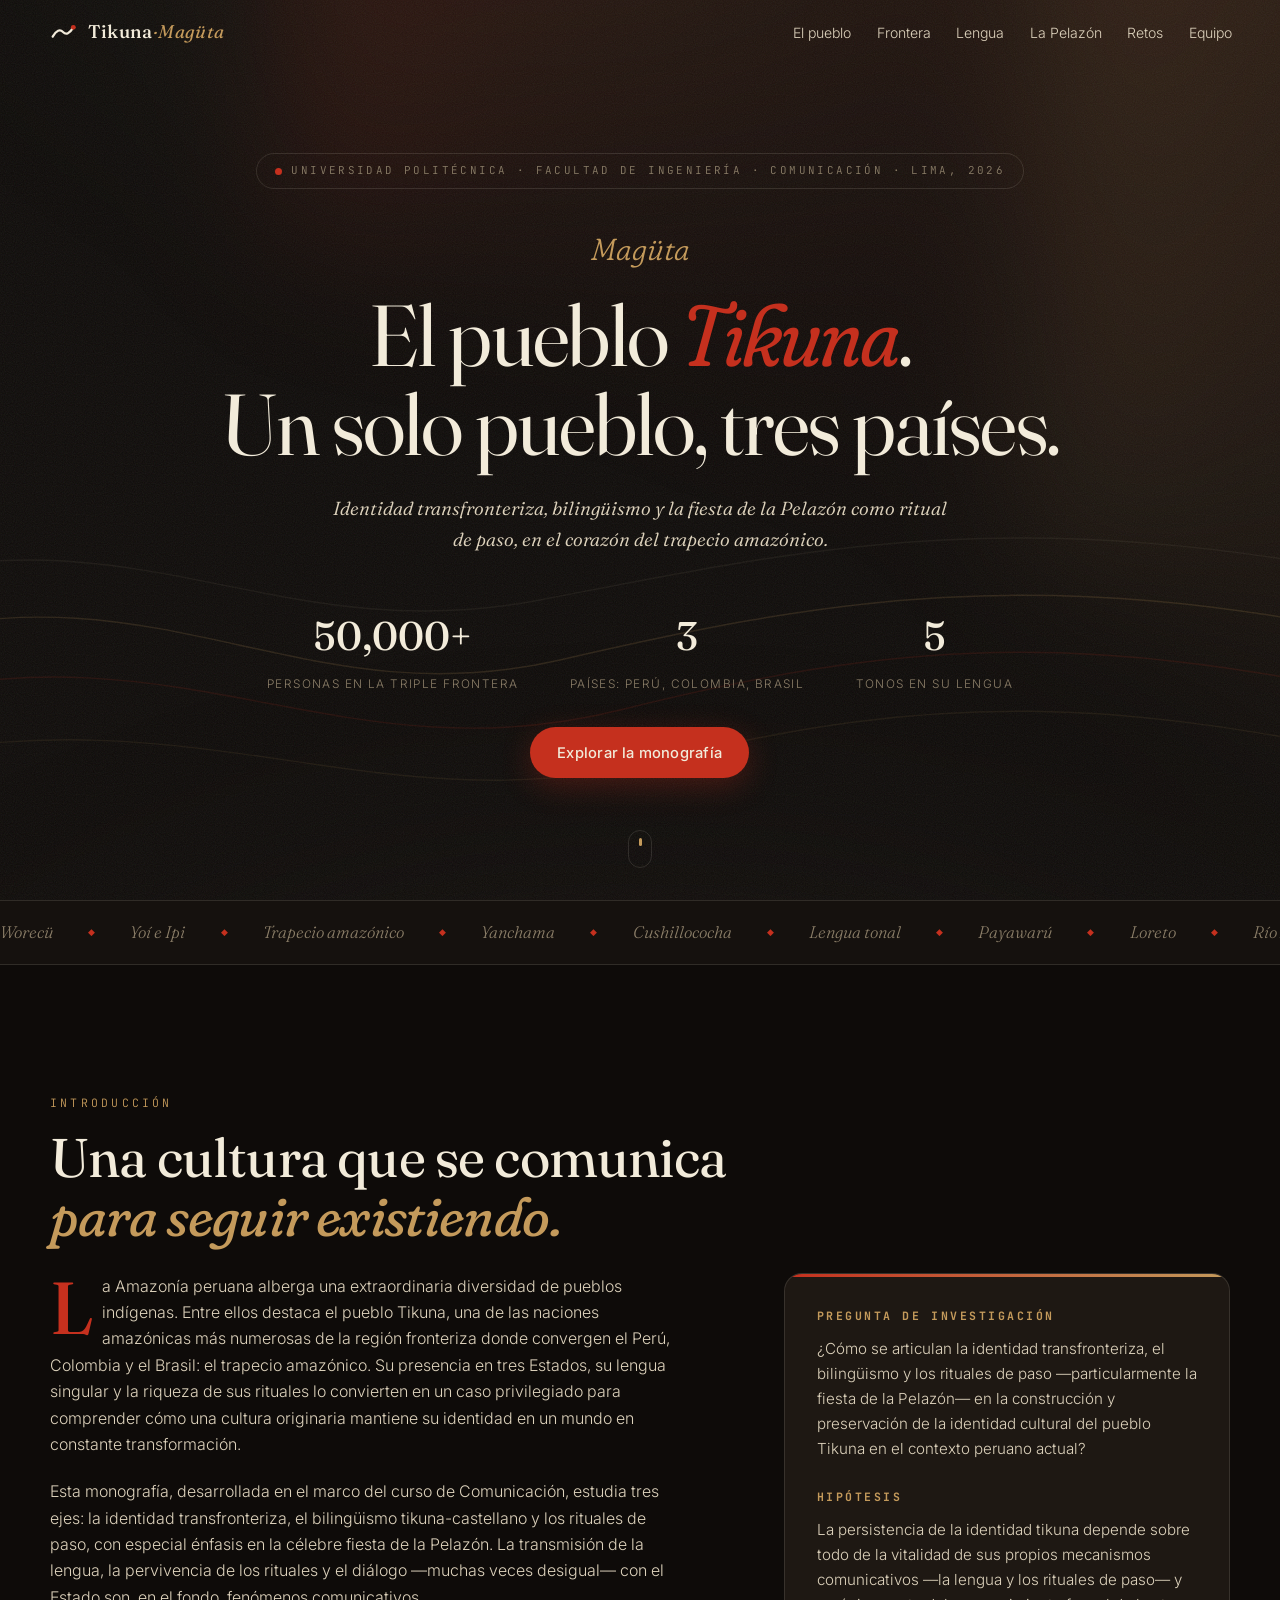
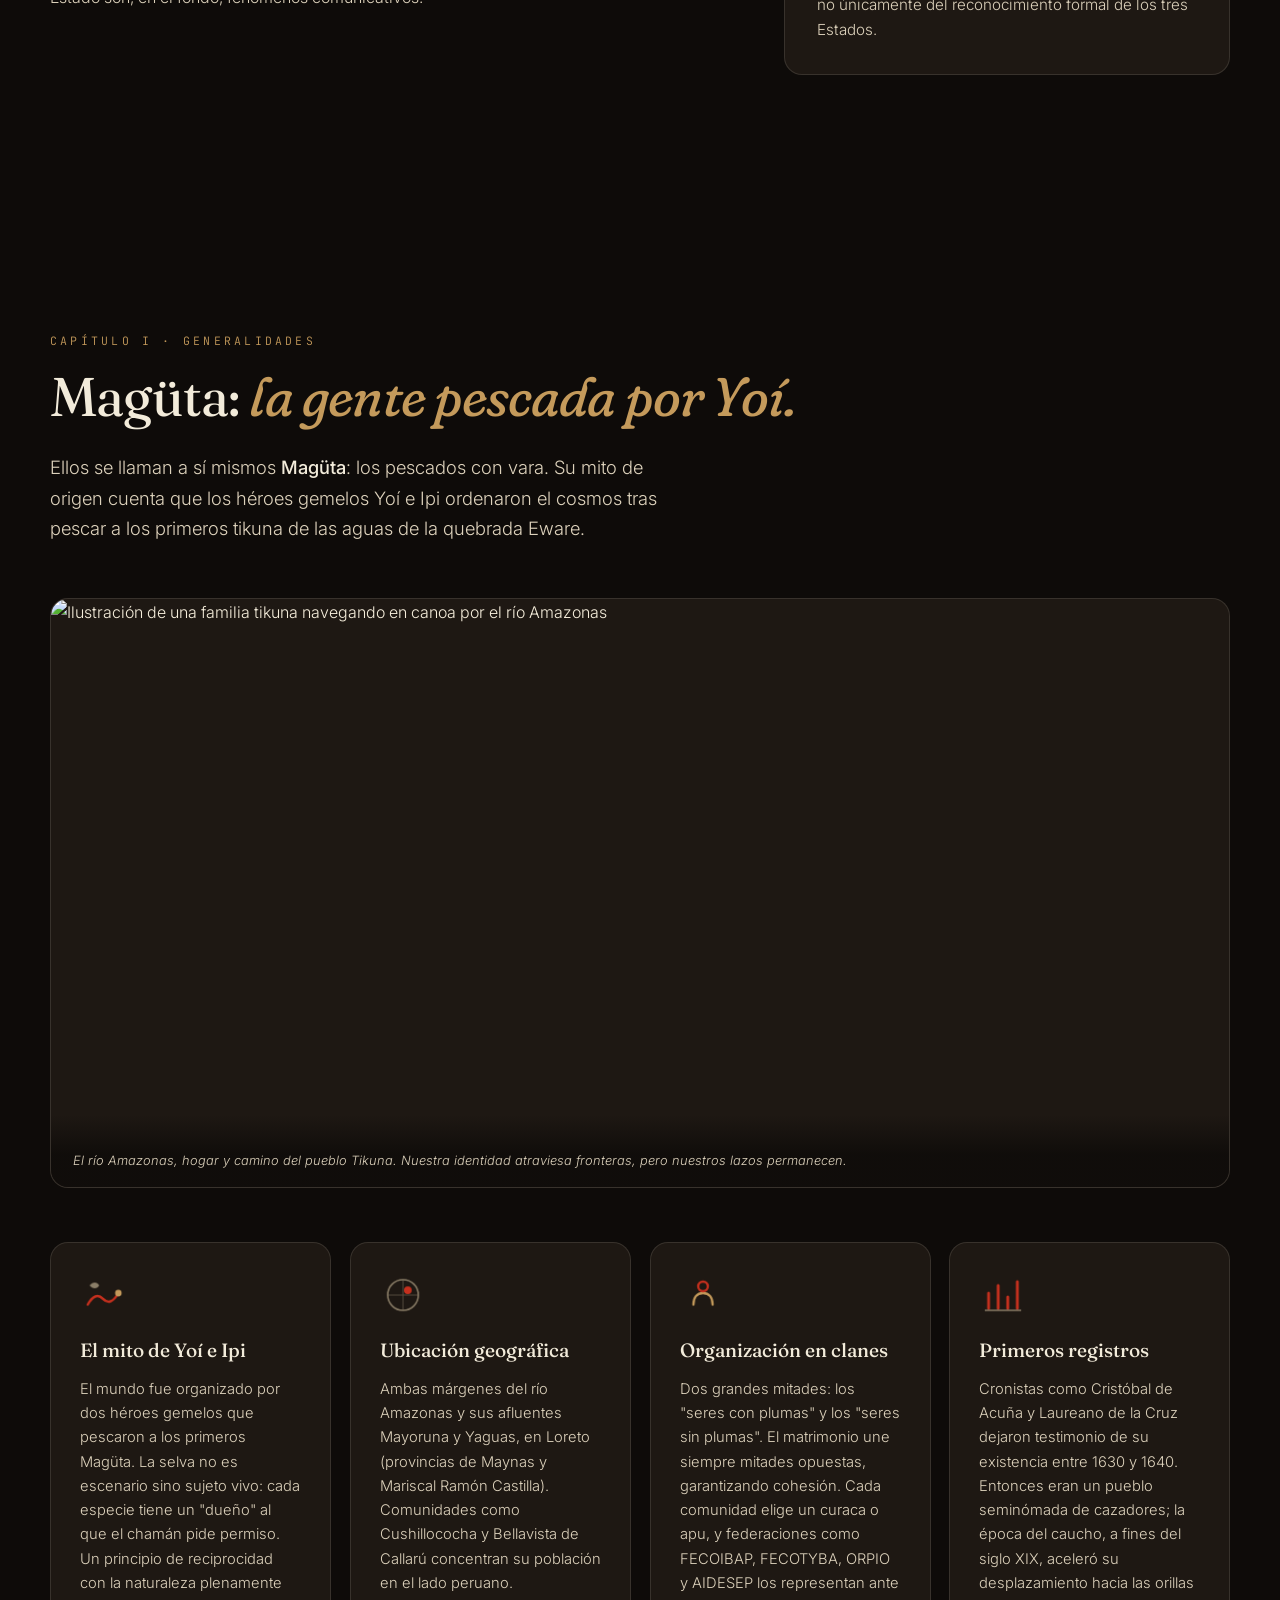
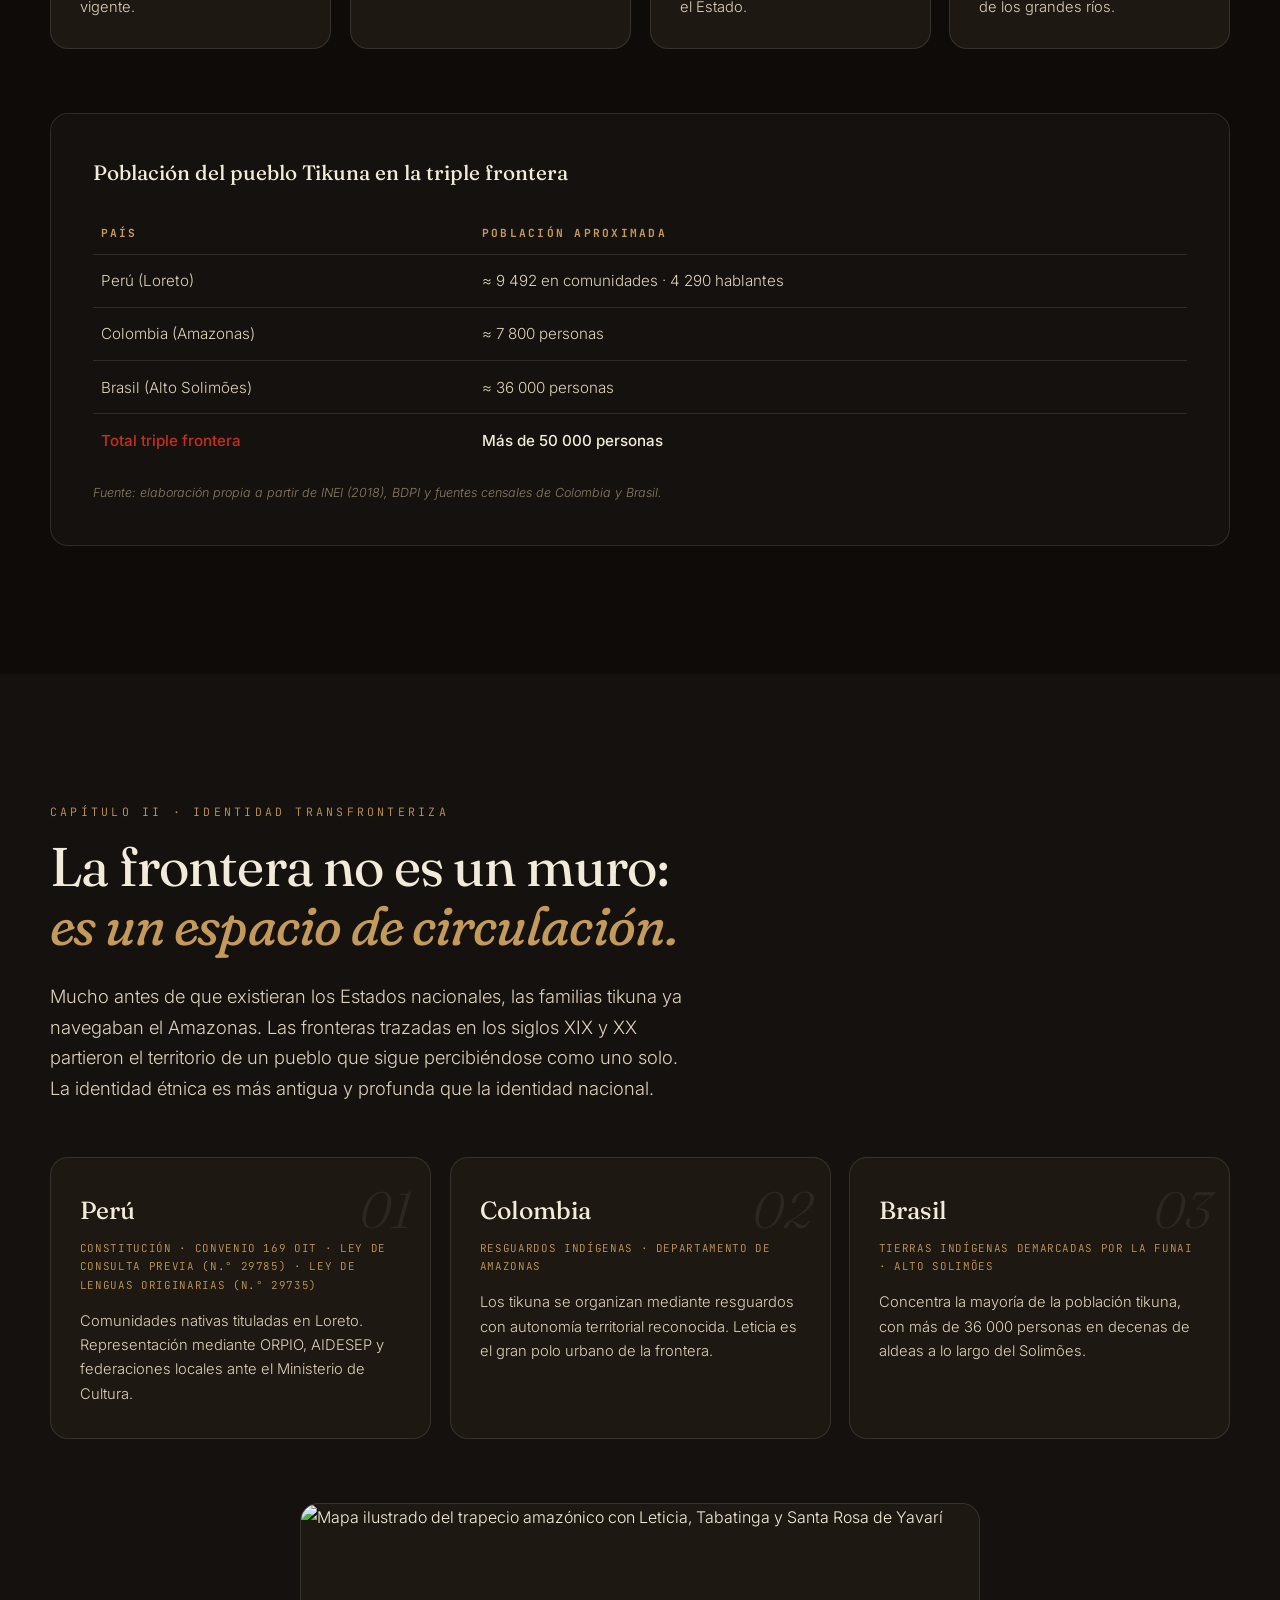
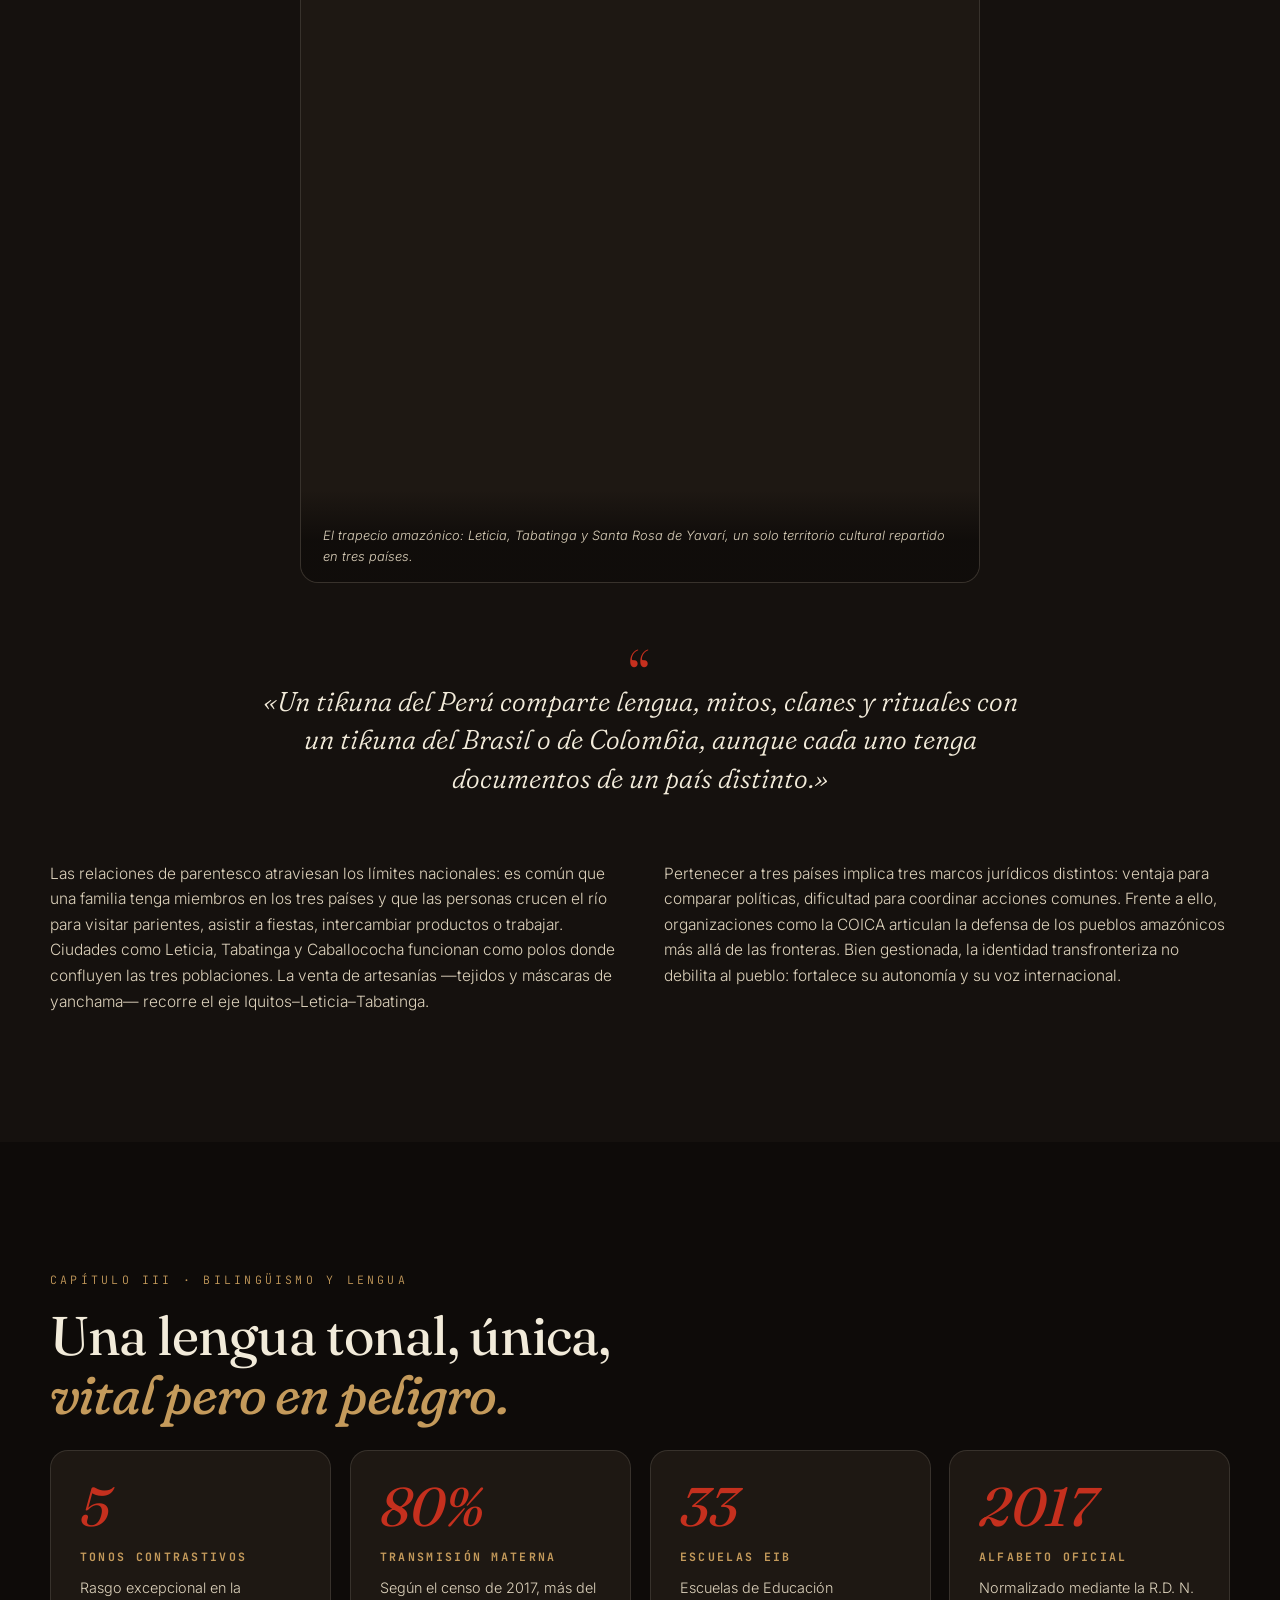
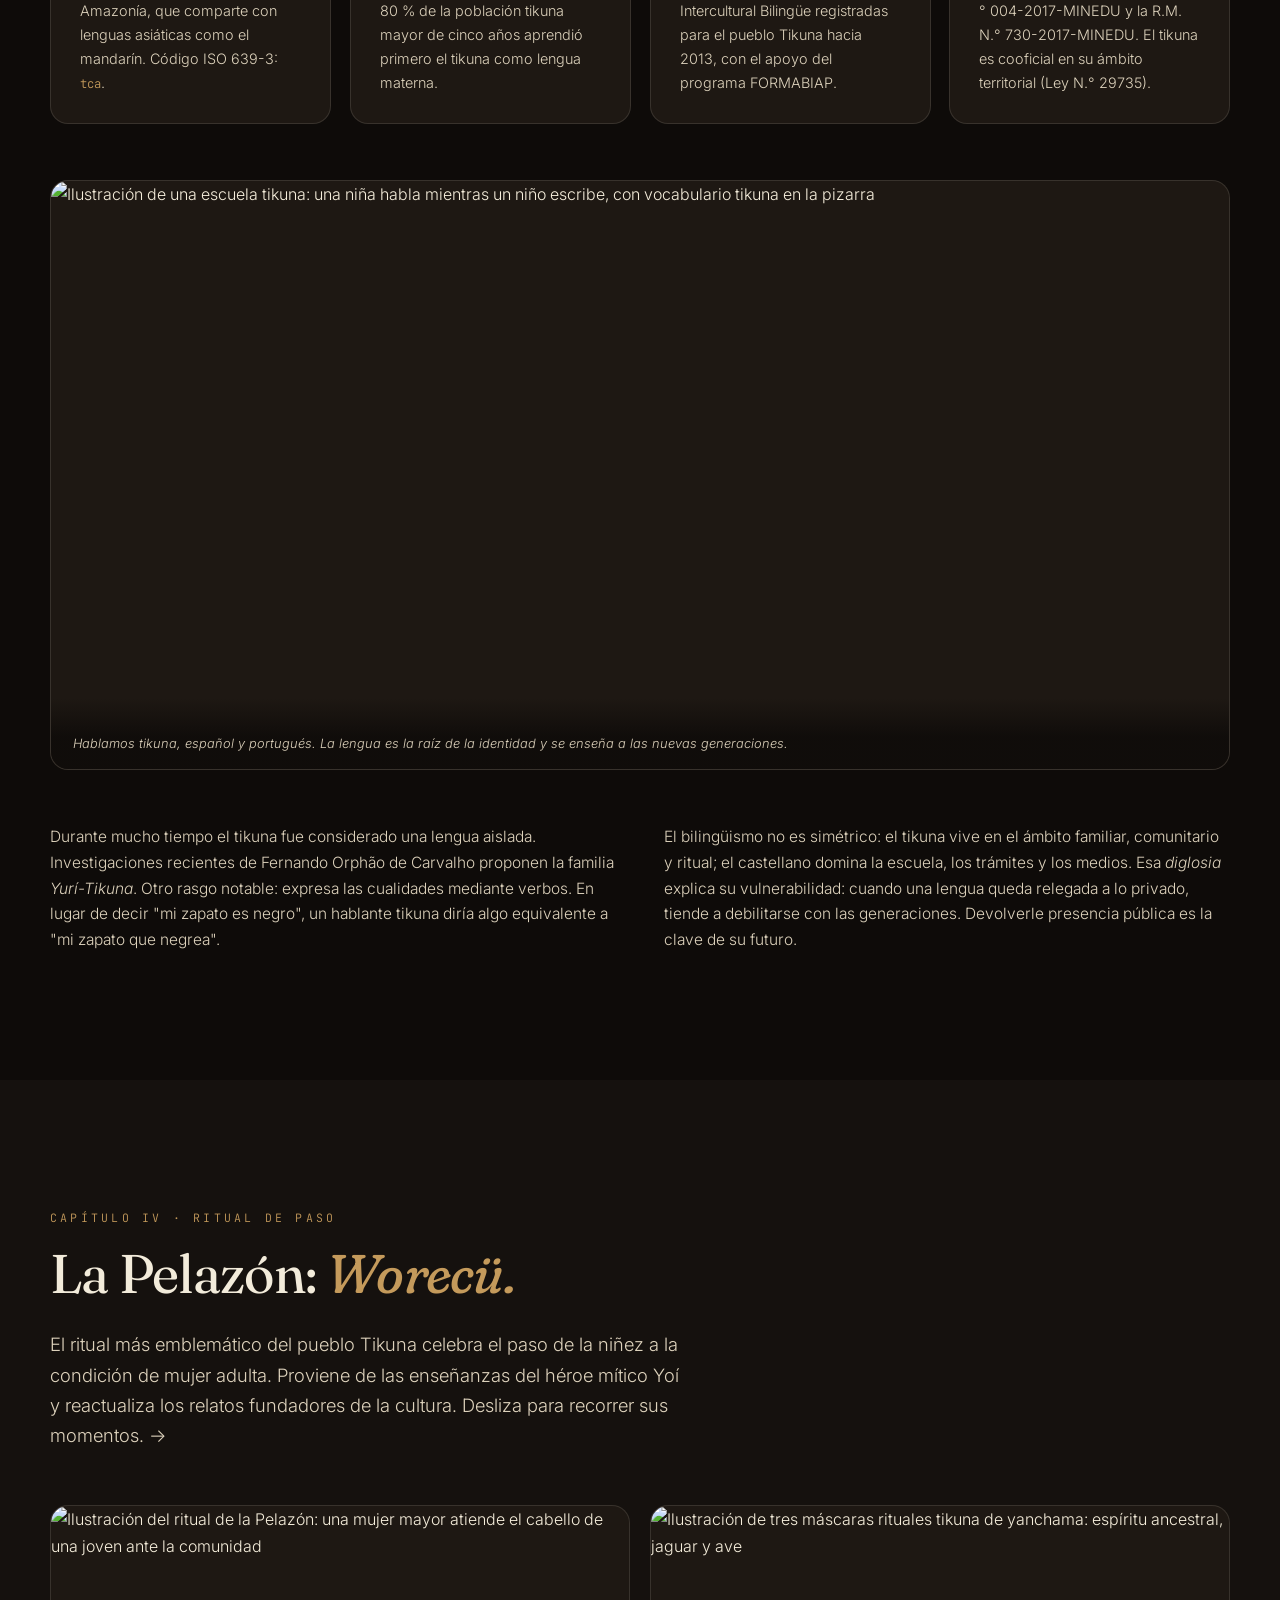
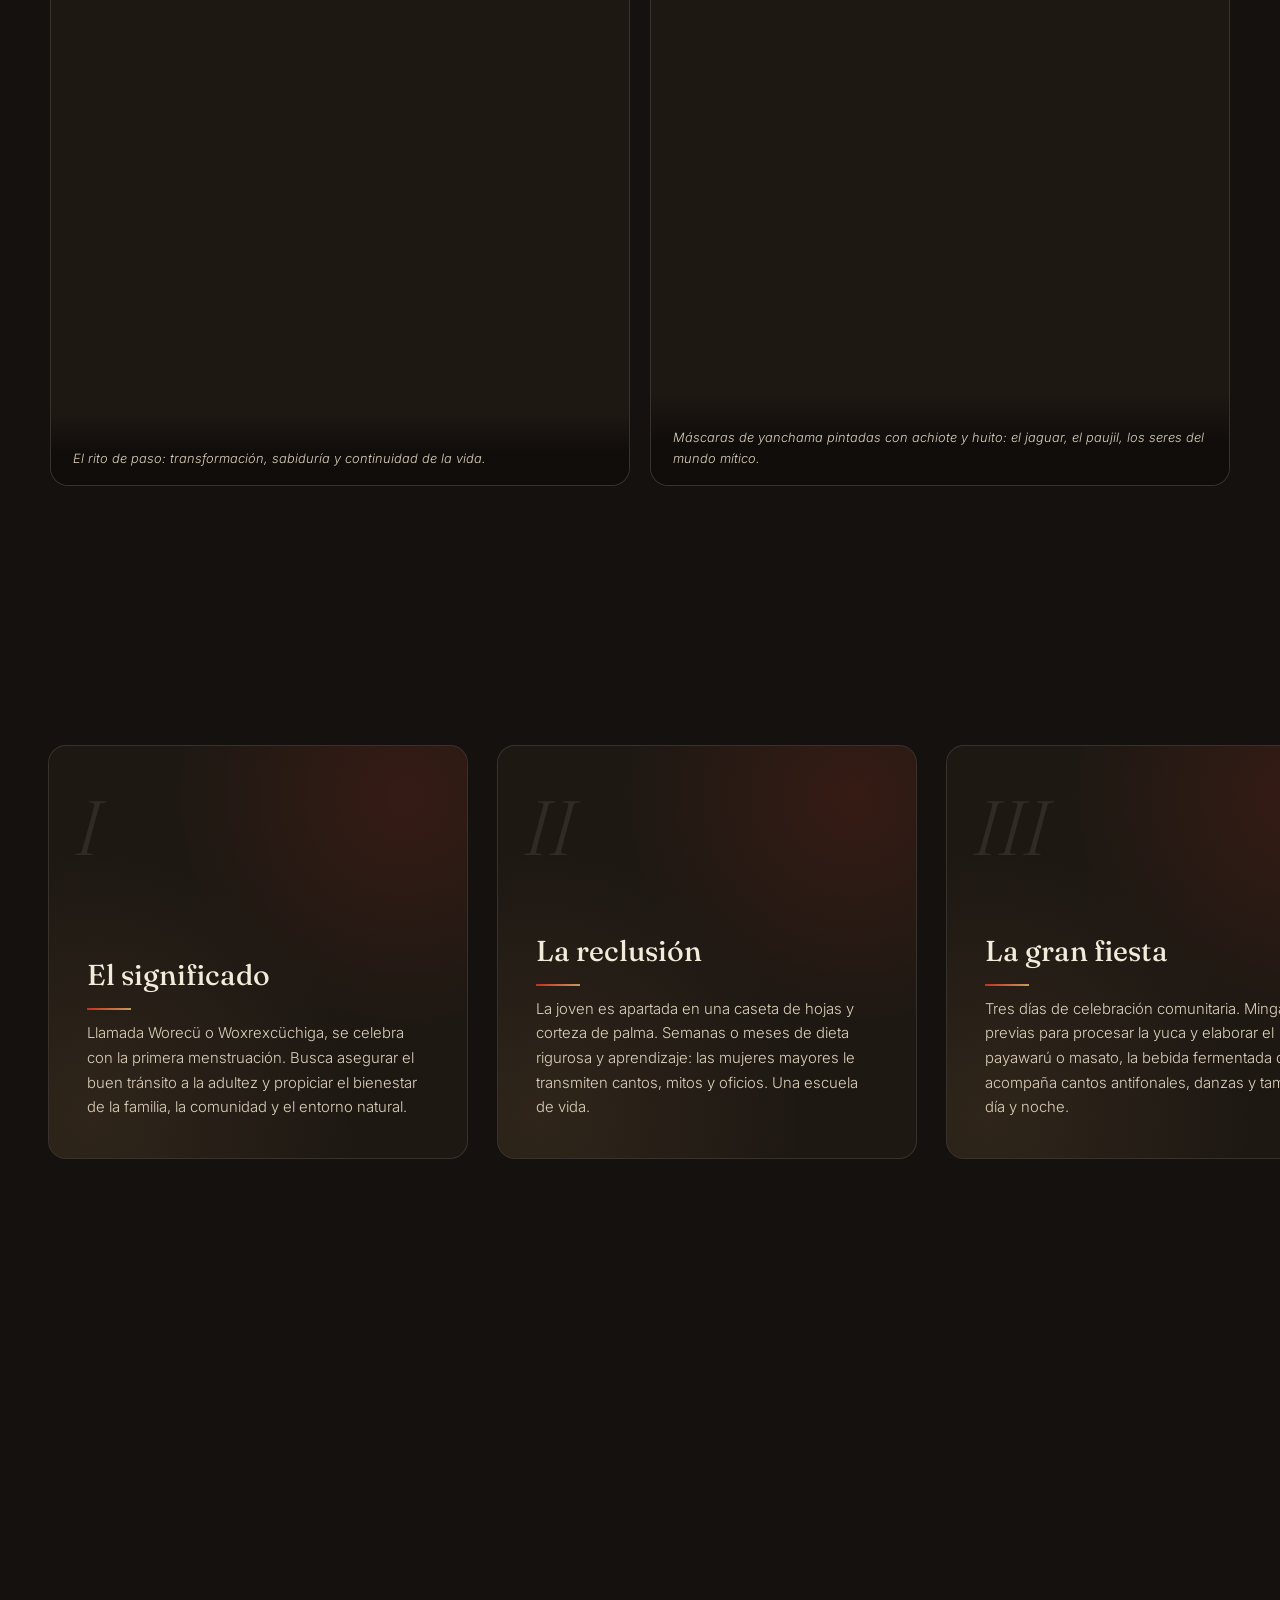
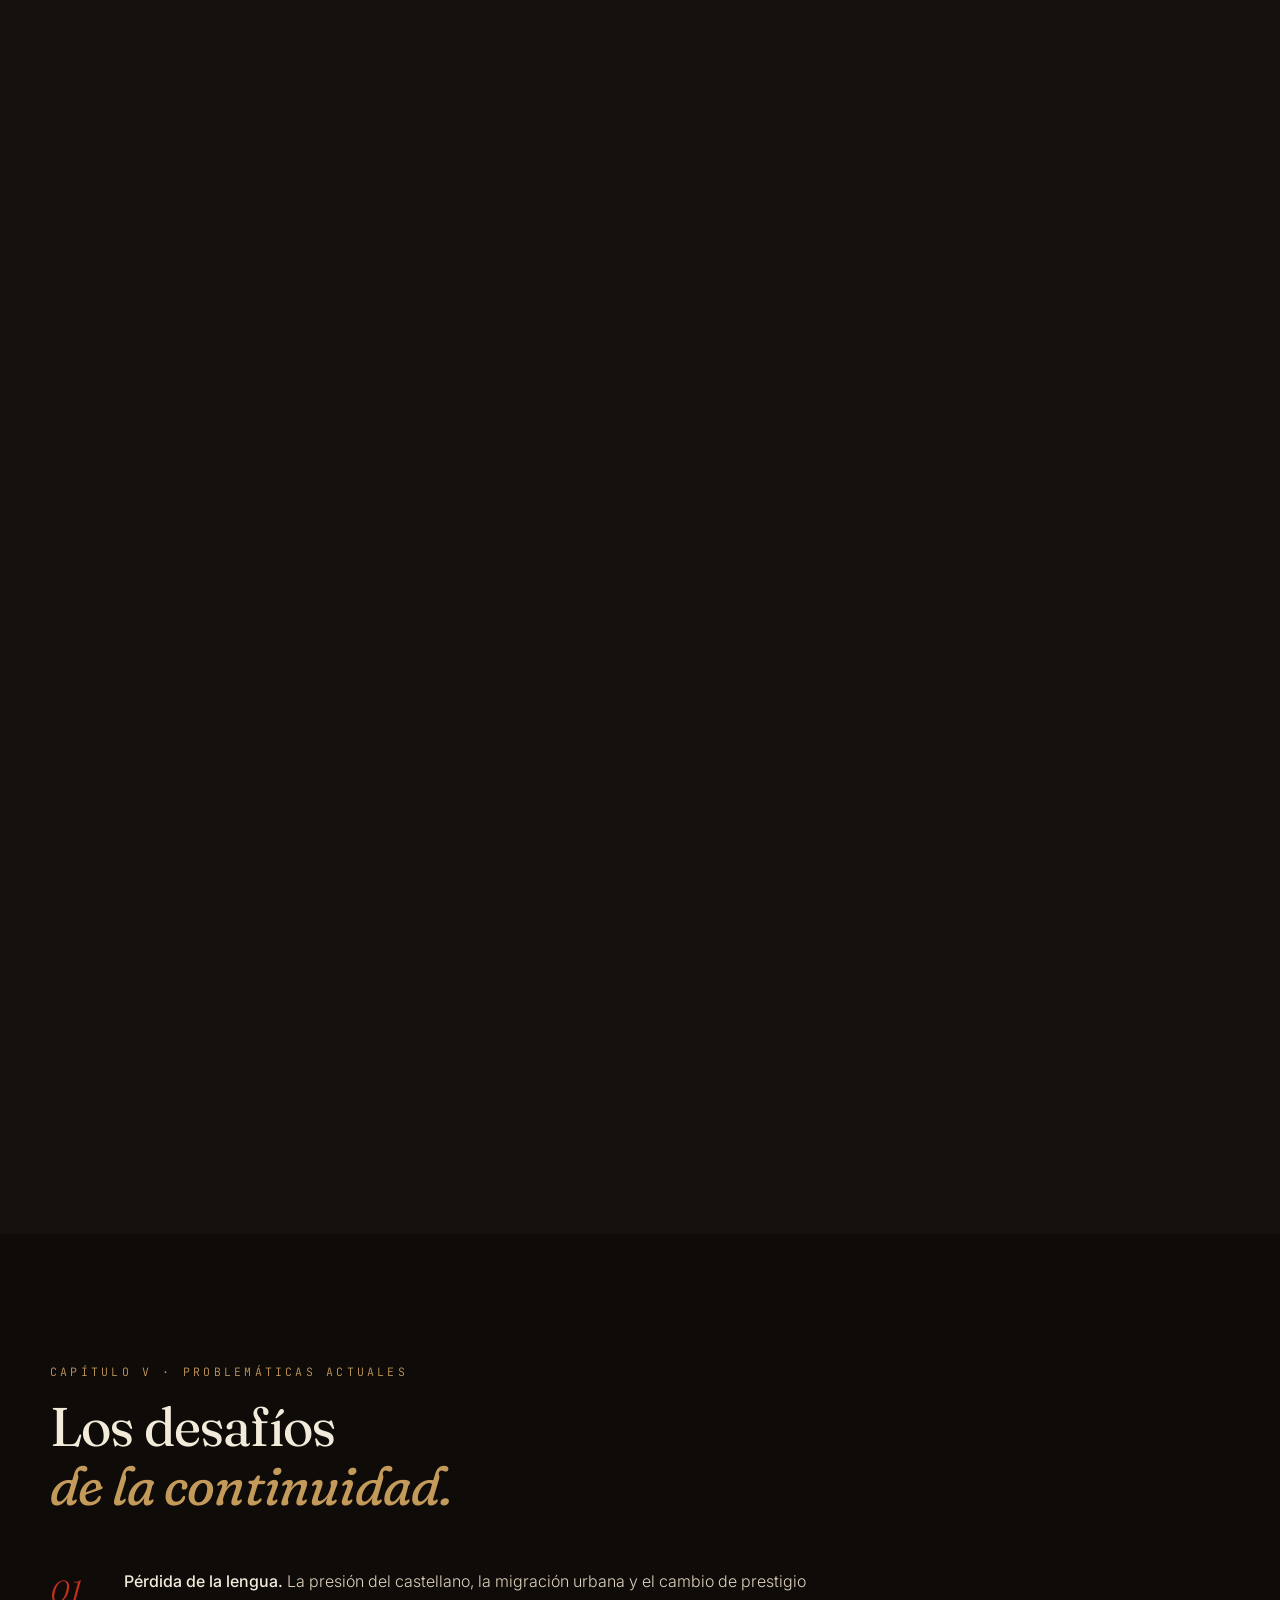
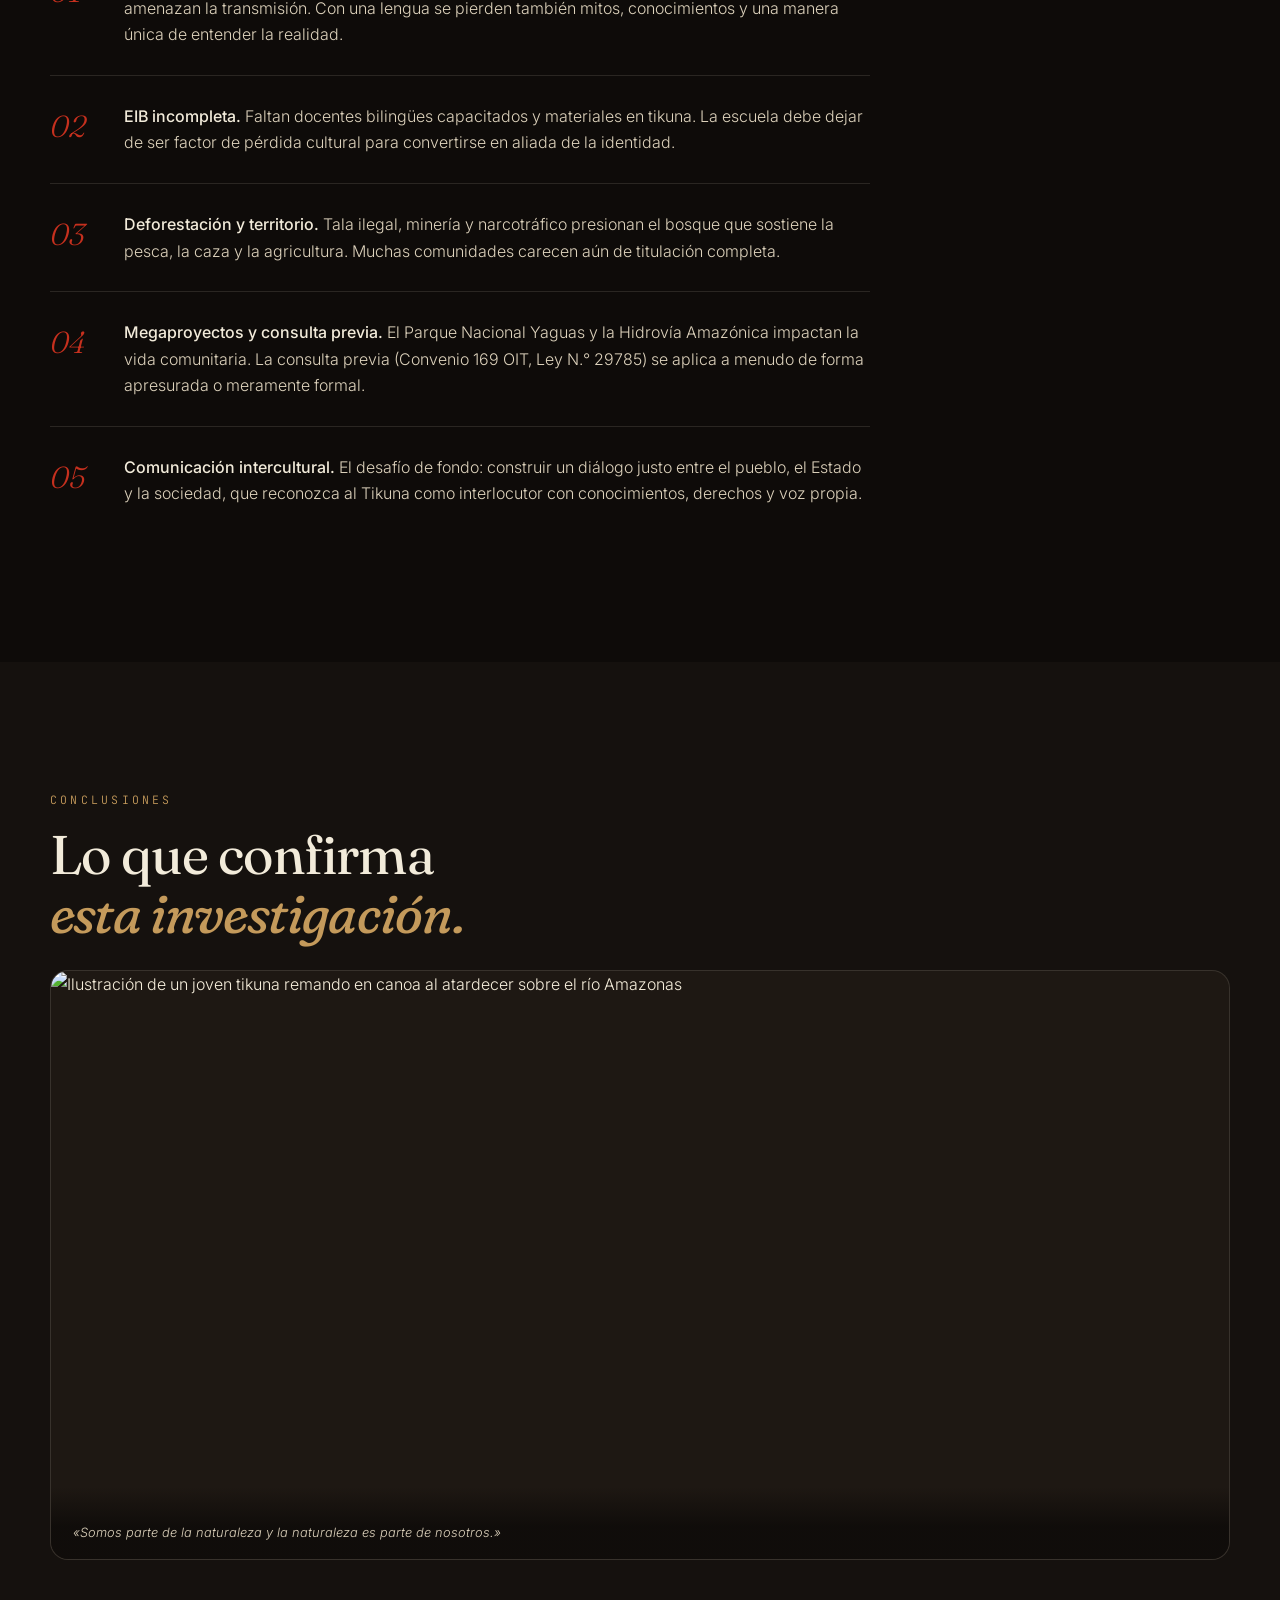
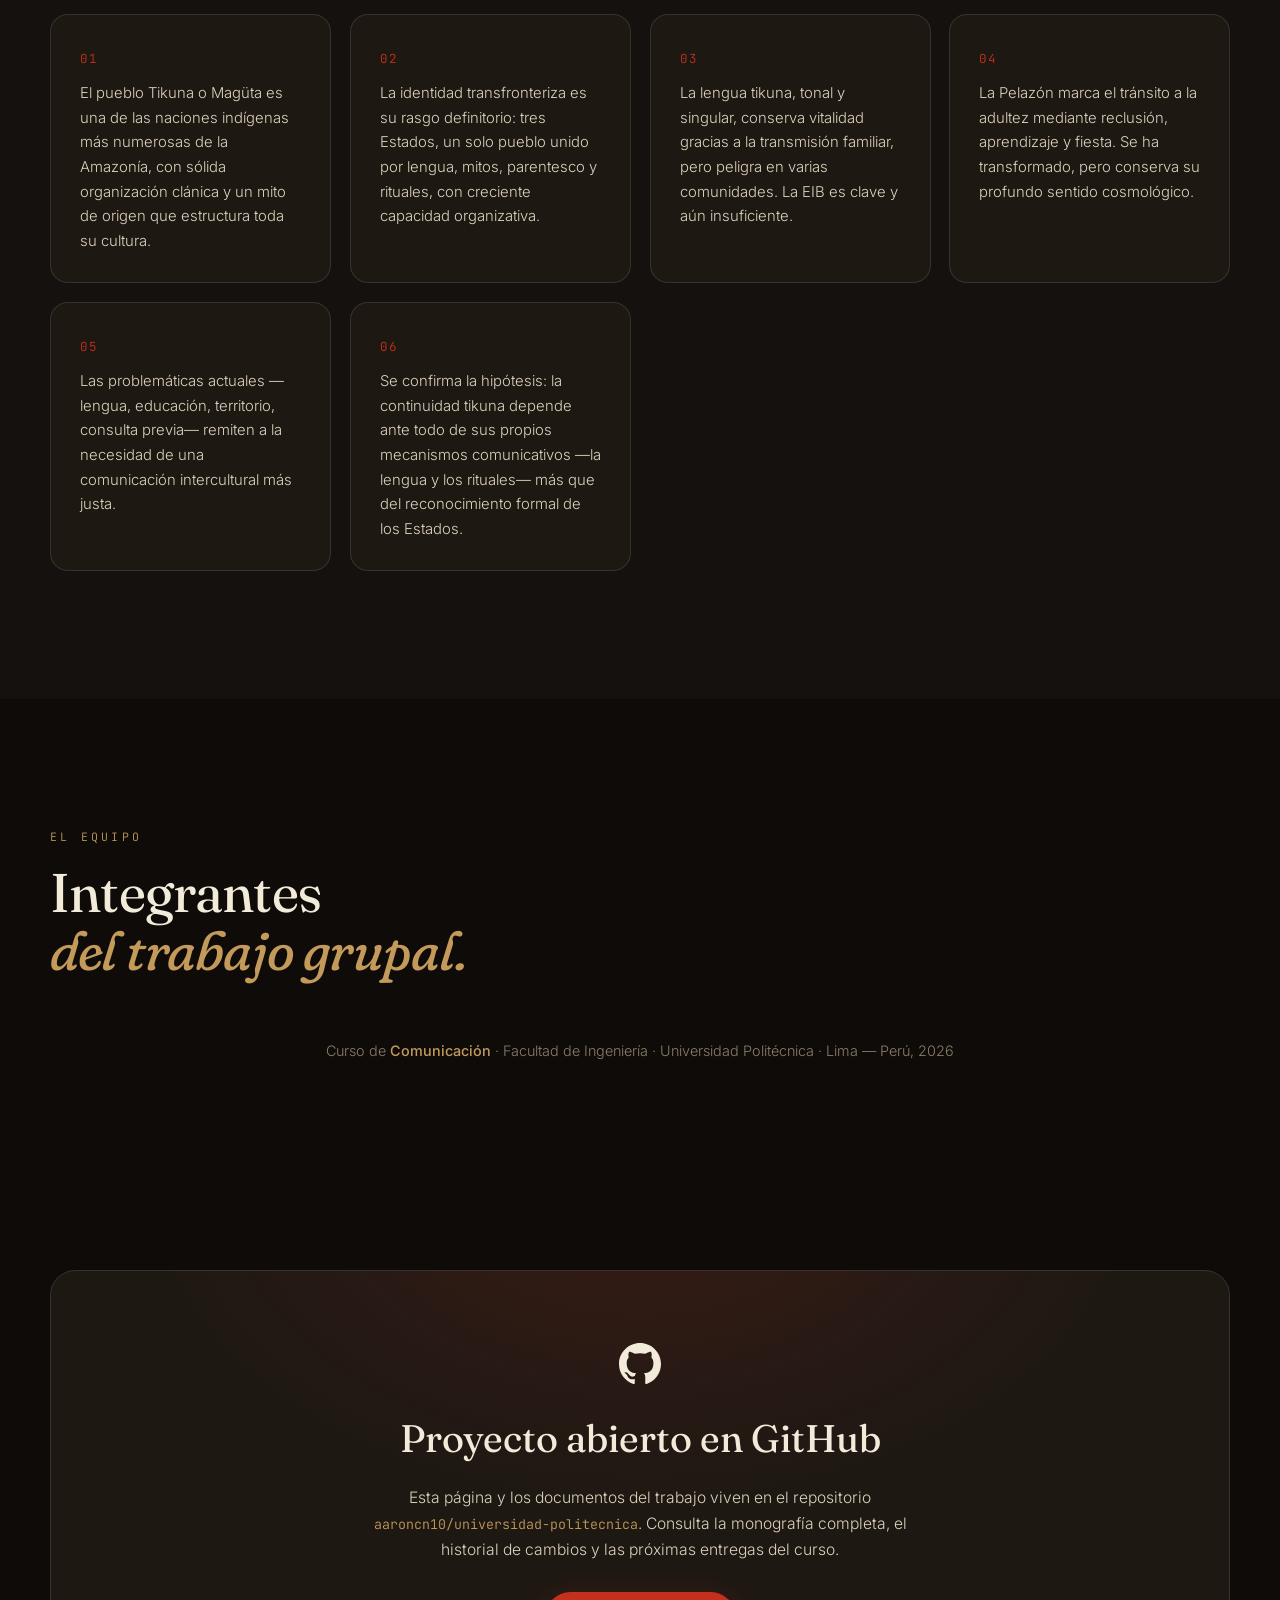
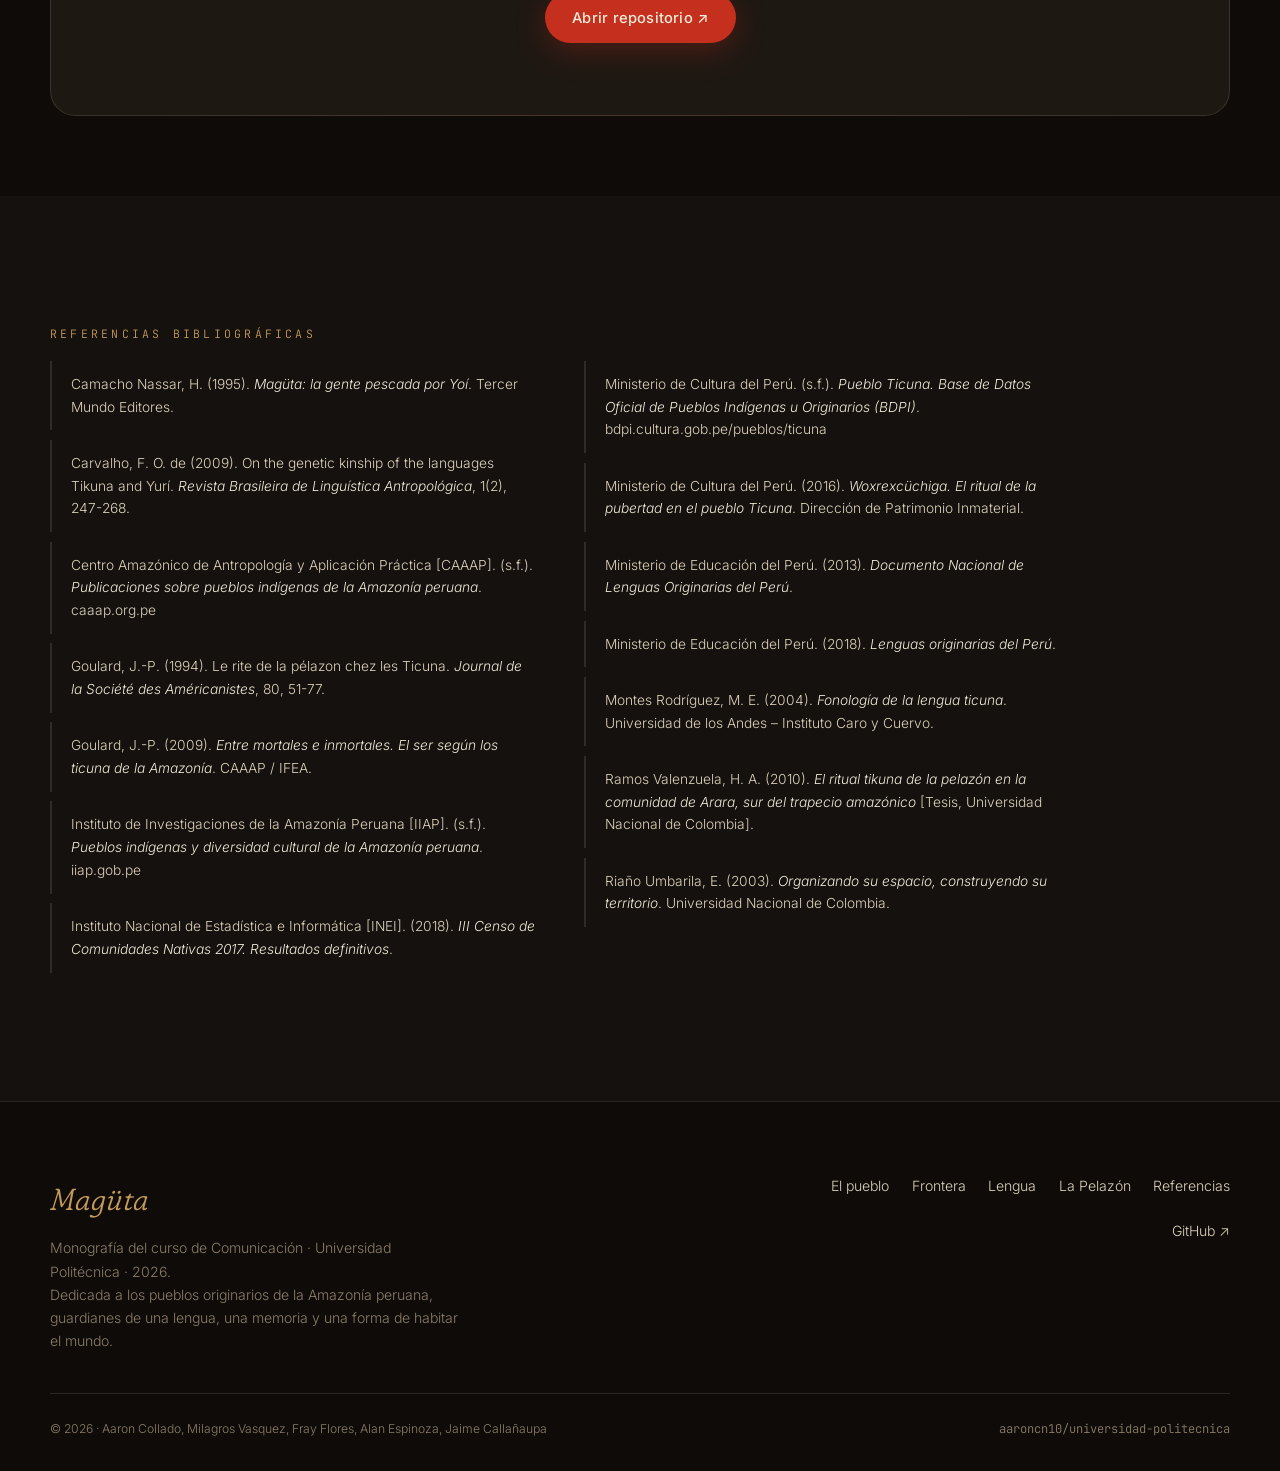
==== index.html @ bf3d6769 "Add files via upload" ====
<!DOCTYPE html>
<html lang="es">
<head>
  <meta charset="UTF-8" />
  <meta name="viewport" content="width=device-width, initial-scale=1.0" />
  <title>El Pueblo Tikuna — Identidad transfronteriza, bilingüismo y la Pelazón · Universidad Politécnica</title>
  <meta name="description" content="Monografía del curso de Comunicación: el pueblo Tikuna (Magüta), su identidad transfronteriza en el trapecio amazónico, el bilingüismo tikuna-castellano y la fiesta de la Pelazón como ritual de paso." />
  <link rel="preconnect" href="https://fonts.googleapis.com">
  <link rel="preconnect" href="https://fonts.gstatic.com" crossorigin>
  <link rel="stylesheet" href="https://fonts.googleapis.com/css2?family=Fraunces:ital,opsz,wght,SOFT@0,9..144,300..900,0..100;1,9..144,300..900,0..100&family=Inter:wght@300;400;500;600&family=JetBrains+Mono:wght@400;500&display=swap">
  <link rel="stylesheet" href="styles.css?v=20260714" />
  <link rel="icon" type="image/svg+xml" href='data:image/svg+xml,<svg xmlns="http://www.w3.org/2000/svg" viewBox="0 0 32 32"><circle cx="16" cy="16" r="14" fill="%230E0B09"/><path d="M8 20 Q 12 12 16 16 T 24 12" stroke="%23C5301E" stroke-width="2.5" fill="none" stroke-linecap="round"/><circle cx="24" cy="12" r="2.4" fill="%23C49A5B"/></svg>' />
</head>
<body>

  <!-- ======================= SPLASH ======================= -->
  <div class="splash" id="splash" aria-hidden="true">
    <div class="splash-inner">
      <span class="splash-glyph">Magüta</span>
      <span class="splash-sub">la gente pescada por Yoí</span>
      <div class="splash-bar"><span></span></div>
    </div>
  </div>

  <!-- ======================= NAV ======================= -->
  <header class="nav" id="nav">
    <a class="nav-brand" href="#top">
      <svg class="nav-mark" viewBox="0 0 32 32" aria-hidden="true"><path d="M5 21 Q 11 11 16 16 T 27 11" stroke="currentColor" stroke-width="2.4" fill="none" stroke-linecap="round"/><circle cx="27" cy="11" r="2.6" fill="var(--accent)" stroke="none"/></svg>
      <span>Tikuna<em>·Magüta</em></span>
    </a>
    <nav class="nav-links" aria-label="Secciones">
      <a href="#pueblo">El pueblo</a>
      <a href="#frontera">Frontera</a>
      <a href="#lengua">Lengua</a>
      <a href="#pelazon">La Pelazón</a>
      <a href="#retos">Retos</a>
      <a href="#equipo">Equipo</a>
    </nav>
    <button class="nav-burger" id="navBurger" aria-label="Abrir menú" aria-expanded="false"><span></span><span></span></button>
  </header>

  <main id="top">

  <!-- ======================= HERO ======================= -->
  <section class="hero">
    <div class="hero-mesh" aria-hidden="true"></div>
    <svg class="hero-river" viewBox="0 0 1440 900" preserveAspectRatio="xMidYMid slice" aria-hidden="true">
      <path class="river-line r1" d="M-40 640 C 240 560, 380 720, 640 660 S 1120 560, 1480 640" />
      <path class="river-line r2" d="M-40 700 C 260 620, 420 780, 700 710 S 1160 630, 1480 700" />
      <path class="river-line r3" d="M-40 760 C 280 690, 460 830, 740 760 S 1200 700, 1480 760" />
      <path class="river-line r4" d="M-40 580 C 220 510, 360 650, 620 600 S 1090 500, 1480 580" />
      <circle class="river-fish" cx="0" cy="0" r="5" />
    </svg>
    <div class="hero-grain" aria-hidden="true"></div>
    <div class="hero-inner">
      <div class="hero-meta reveal"><span class="dot"></span><span>Universidad Politécnica · Facultad de Ingeniería · Comunicación · Lima, 2026</span></div>
      <span class="hero-glyph reveal">Magüta</span>
      <h1 class="hero-title reveal">
        <span>El pueblo <em>Tikuna</em>.</span>
        <span>Un solo pueblo, tres países.</span>
      </h1>
      <p class="hero-sub reveal">Identidad transfronteriza, bilingüismo y la fiesta de la Pelazón como ritual de paso, en el corazón del trapecio amazónico.</p>
      <div class="hero-foot reveal">
        <div class="hero-stats">
          <div class="hstat"><strong data-count-to="50000">0</strong><span>personas en la triple frontera</span></div>
          <div class="hstat"><strong data-count-to="3">0</strong><span>países: Perú, Colombia, Brasil</span></div>
          <div class="hstat"><strong data-count-to="5">0</strong><span>tonos en su lengua</span></div>
        </div>
        <div class="hero-actions">
          <a class="btn btn-primary" href="#intro">Explorar la monografía</a>
        </div>
      </div>
    </div>
    <div class="hero-scroll" aria-hidden="true"><span></span></div>
  </section>

  <!-- ======================= MARQUEE ======================= -->
  <div class="marquee" aria-hidden="true">
    <div class="marquee-track">
      <span>Worecü</span><i>◆</i><span>Yoí e Ipi</span><i>◆</i><span>Trapecio amazónico</span><i>◆</i><span>Yanchama</span><i>◆</i><span>Cushillococha</span><i>◆</i><span>Lengua tonal</span><i>◆</i><span>Payawarú</span><i>◆</i><span>Loreto</span><i>◆</i><span>Río Amazonas</span><i>◆</i><span>Huito y achiote</span><i>◆</i>
      <span>Worecü</span><i>◆</i><span>Yoí e Ipi</span><i>◆</i><span>Trapecio amazónico</span><i>◆</i><span>Yanchama</span><i>◆</i><span>Cushillococha</span><i>◆</i><span>Lengua tonal</span><i>◆</i><span>Payawarú</span><i>◆</i><span>Loreto</span><i>◆</i><span>Río Amazonas</span><i>◆</i><span>Huito y achiote</span><i>◆</i>
    </div>
  </div>

  <!-- ======================= INTRO ======================= -->
  <section class="section intro" id="intro">
    <div class="container">
      <p class="kicker reveal">Introducción</p>
      <h2 class="section-title reveal">Una cultura que se comunica<br><em>para seguir existiendo.</em></h2>
      <div class="intro-grid">
        <div class="intro-text reveal">
          <p><span class="dropcap">L</span>a Amazonía peruana alberga una extraordinaria diversidad de pueblos indígenas. Entre ellos destaca el pueblo Tikuna, una de las naciones amazónicas más numerosas de la región fronteriza donde convergen el Perú, Colombia y el Brasil: el trapecio amazónico. Su presencia en tres Estados, su lengua singular y la riqueza de sus rituales lo convierten en un caso privilegiado para comprender cómo una cultura originaria mantiene su identidad en un mundo en constante transformación.</p>
          <p>Esta monografía, desarrollada en el marco del curso de Comunicación, estudia tres ejes: la identidad transfronteriza, el bilingüismo tikuna-castellano y los rituales de paso, con especial énfasis en la célebre fiesta de la Pelazón. La transmisión de la lengua, la pervivencia de los rituales y el diálogo —muchas veces desigual— con el Estado son, en el fondo, fenómenos comunicativos.</p>
        </div>
        <aside class="intro-panel reveal" data-tilt>
          <h3>Pregunta de investigación</h3>
          <p>¿Cómo se articulan la identidad transfronteriza, el bilingüismo y los rituales de paso —particularmente la fiesta de la Pelazón— en la construcción y preservación de la identidad cultural del pueblo Tikuna en el contexto peruano actual?</p>
          <h3>Hipótesis</h3>
          <p>La persistencia de la identidad tikuna depende sobre todo de la vitalidad de sus propios mecanismos comunicativos —la lengua y los rituales de paso— y no únicamente del reconocimiento formal de los tres Estados.</p>
        </aside>
      </div>
    </div>
  </section>

  <!-- ======================= CAP I: EL PUEBLO ======================= -->
  <section class="section pueblo" id="pueblo">
    <div class="container">
      <p class="kicker reveal">Capítulo I · Generalidades</p>
      <h2 class="section-title reveal">Magüta: <em>la gente pescada por Yoí.</em></h2>
      <p class="section-lead reveal">Ellos se llaman a sí mismos <strong>Magüta</strong>: los pescados con vara. Su mito de origen cuenta que los héroes gemelos Yoí e Ipi ordenaron el cosmos tras pescar a los primeros tikuna de las aguas de la quebrada Eware.</p>

      <figure class="foto foto-wide reveal">
        <img src="assets/img/pueblo-tikuna.webp" alt="Ilustración de una familia tikuna navegando en canoa por el río Amazonas" loading="lazy" style="object-position: center 72%;" />
        <figcaption>El río Amazonas, hogar y camino del pueblo Tikuna. Nuestra identidad atraviesa fronteras, pero nuestros lazos permanecen.</figcaption>
      </figure>

      <div class="cards-grid">
        <article class="card reveal" data-tilt>
          <svg class="card-icon" viewBox="0 0 48 48" aria-hidden="true"><path d="M8 34 Q 16 20 24 28 T 40 22" stroke="var(--accent)" stroke-width="2.5" fill="none" stroke-linecap="round"/><circle cx="40" cy="22" r="3.4" fill="var(--gold)"/><path d="M10 14 c 3 -4 8 -4 10 0 c -2 4 -7 4 -10 0 Z" fill="var(--cream-3)"/></svg>
          <h3>El mito de Yoí e Ipi</h3>
          <p>El mundo fue organizado por dos héroes gemelos que pescaron a los primeros Magüta. La selva no es escenario sino sujeto vivo: cada especie tiene un "dueño" al que el chamán pide permiso. Un principio de reciprocidad con la naturaleza plenamente vigente.</p>
        </article>
        <article class="card reveal" data-tilt>
          <svg class="card-icon" viewBox="0 0 48 48" aria-hidden="true"><circle cx="24" cy="24" r="16" stroke="var(--cream-3)" stroke-width="1.6" fill="none"/><path d="M24 8 v32 M8 24 h32" stroke="var(--cream-3)" stroke-width="1" opacity=".5"/><circle cx="29" cy="19" r="4" fill="var(--accent)"/></svg>
          <h3>Ubicación geográfica</h3>
          <p>Ambas márgenes del río Amazonas y sus afluentes Mayoruna y Yaguas, en Loreto (provincias de Maynas y Mariscal Ramón Castilla). Comunidades como Cushillococha y Bellavista de Callarú concentran su población en el lado peruano.</p>
        </article>
        <article class="card reveal" data-tilt>
          <svg class="card-icon" viewBox="0 0 48 48" aria-hidden="true"><path d="M14 34 c 0 -8 4 -12 10 -12 s 10 4 10 12" stroke="var(--gold)" stroke-width="2.4" fill="none" stroke-linecap="round"/><circle cx="24" cy="15" r="5" fill="none" stroke="var(--accent)" stroke-width="2.4"/></svg>
          <h3>Organización en clanes</h3>
          <p>Dos grandes mitades: los "seres con plumas" y los "seres sin plumas". El matrimonio une siempre mitades opuestas, garantizando cohesión. Cada comunidad elige un curaca o apu, y federaciones como FECOIBAP, FECOTYBA, ORPIO y AIDESEP los representan ante el Estado.</p>
        </article>
        <article class="card reveal" data-tilt>
          <svg class="card-icon" viewBox="0 0 48 48" aria-hidden="true"><path d="M10 38 V22 M20 38 V14 M30 38 V26 M40 38 V10" stroke="var(--accent)" stroke-width="3" stroke-linecap="round"/><path d="M6 40 h38" stroke="var(--cream-3)" stroke-width="1.6"/></svg>
          <h3>Primeros registros</h3>
          <p>Cronistas como Cristóbal de Acuña y Laureano de la Cruz dejaron testimonio de su existencia entre 1630 y 1640. Entonces eran un pueblo seminómada de cazadores; la época del caucho, a fines del siglo XIX, aceleró su desplazamiento hacia las orillas de los grandes ríos.</p>
        </article>
      </div>

      <div class="pop-table reveal">
        <h3>Población del pueblo Tikuna en la triple frontera</h3>
        <table>
          <thead><tr><th>País</th><th>Población aproximada</th></tr></thead>
          <tbody>
            <tr><td>Perú (Loreto)</td><td>≈ 9 492 en comunidades · 4 290 hablantes</td></tr>
            <tr><td>Colombia (Amazonas)</td><td>≈ 7 800 personas</td></tr>
            <tr><td>Brasil (Alto Solimões)</td><td>≈ 36 000 personas</td></tr>
            <tr class="total"><td>Total triple frontera</td><td>Más de 50 000 personas</td></tr>
          </tbody>
        </table>
        <p class="table-note">Fuente: elaboración propia a partir de INEI (2018), BDPI y fuentes censales de Colombia y Brasil.</p>
      </div>
    </div>
  </section>

  <!-- ======================= CAP II: FRONTERA ======================= -->
  <section class="section frontera" id="frontera">
    <div class="container">
      <p class="kicker reveal">Capítulo II · Identidad transfronteriza</p>
      <h2 class="section-title reveal">La frontera no es un muro:<br><em>es un espacio de circulación.</em></h2>
      <p class="section-lead reveal">Mucho antes de que existieran los Estados nacionales, las familias tikuna ya navegaban el Amazonas. Las fronteras trazadas en los siglos XIX y XX partieron el territorio de un pueblo que sigue percibiéndose como uno solo. La identidad étnica es más antigua y profunda que la identidad nacional.</p>

      <div class="paises">
        <article class="pais reveal" data-tilt>
          <span class="pais-num">01</span>
          <h3>Perú</h3>
          <p class="pais-marco">Constitución · Convenio 169 OIT · Ley de Consulta Previa (N.° 29785) · Ley de Lenguas Originarias (N.° 29735)</p>
          <p>Comunidades nativas tituladas en Loreto. Representación mediante ORPIO, AIDESEP y federaciones locales ante el Ministerio de Cultura.</p>
        </article>
        <article class="pais reveal" data-tilt>
          <span class="pais-num">02</span>
          <h3>Colombia</h3>
          <p class="pais-marco">Resguardos indígenas · departamento de Amazonas</p>
          <p>Los tikuna se organizan mediante resguardos con autonomía territorial reconocida. Leticia es el gran polo urbano de la frontera.</p>
        </article>
        <article class="pais reveal" data-tilt>
          <span class="pais-num">03</span>
          <h3>Brasil</h3>
          <p class="pais-marco">Tierras indígenas demarcadas por la FUNAI · Alto Solimões</p>
          <p>Concentra la mayoría de la población tikuna, con más de 36 000 personas en decenas de aldeas a lo largo del Solimões.</p>
        </article>
      </div>

      <figure class="foto foto-map reveal">
        <img src="assets/img/identidad-transfronteriza.webp" alt="Mapa ilustrado del trapecio amazónico con Leticia, Tabatinga y Santa Rosa de Yavarí" loading="lazy" />
        <figcaption>El trapecio amazónico: Leticia, Tabatinga y Santa Rosa de Yavarí, un solo territorio cultural repartido en tres países.</figcaption>
      </figure>

      <blockquote class="pull-quote reveal">
        <p>«Un tikuna del Perú comparte lengua, mitos, clanes y rituales con un tikuna del Brasil o de Colombia, aunque cada uno tenga documentos de un país distinto.»</p>
      </blockquote>

      <div class="two-col reveal">
        <p>Las relaciones de parentesco atraviesan los límites nacionales: es común que una familia tenga miembros en los tres países y que las personas crucen el río para visitar parientes, asistir a fiestas, intercambiar productos o trabajar. Ciudades como Leticia, Tabatinga y Caballococha funcionan como polos donde confluyen las tres poblaciones. La venta de artesanías —tejidos y máscaras de yanchama— recorre el eje Iquitos–Leticia–Tabatinga.</p>
        <p>Pertenecer a tres países implica tres marcos jurídicos distintos: ventaja para comparar políticas, dificultad para coordinar acciones comunes. Frente a ello, organizaciones como la COICA articulan la defensa de los pueblos amazónicos más allá de las fronteras. Bien gestionada, la identidad transfronteriza no debilita al pueblo: fortalece su autonomía y su voz internacional.</p>
      </div>
    </div>
  </section>

  <!-- ======================= CAP III: LENGUA ======================= -->
  <section class="section lengua" id="lengua">
    <div class="container">
      <p class="kicker reveal">Capítulo III · Bilingüismo y lengua</p>
      <h2 class="section-title reveal">Una lengua tonal, única,<br><em>vital pero en peligro.</em></h2>

      <div class="lang-grid">
        <div class="lang-feature reveal" data-tilt>
          <span class="lang-big">5</span>
          <h3>Tonos contrastivos</h3>
          <p>Rasgo excepcional en la Amazonía, que comparte con lenguas asiáticas como el mandarín. Código ISO 639-3: <code>tca</code>.</p>
        </div>
        <div class="lang-feature reveal" data-tilt>
          <span class="lang-big">80%</span>
          <h3>Transmisión materna</h3>
          <p>Según el censo de 2017, más del 80 % de la población tikuna mayor de cinco años aprendió primero el tikuna como lengua materna.</p>
        </div>
        <div class="lang-feature reveal" data-tilt>
          <span class="lang-big">33</span>
          <h3>Escuelas EIB</h3>
          <p>Escuelas de Educación Intercultural Bilingüe registradas para el pueblo Tikuna hacia 2013, con el apoyo del programa FORMABIAP.</p>
        </div>
        <div class="lang-feature reveal" data-tilt>
          <span class="lang-big">2017</span>
          <h3>Alfabeto oficial</h3>
          <p>Normalizado mediante la R.D. N.° 004-2017-MINEDU y la R.M. N.° 730-2017-MINEDU. El tikuna es cooficial en su ámbito territorial (Ley N.° 29735).</p>
        </div>
      </div>

      <figure class="foto foto-wide reveal">
        <img src="assets/img/bilinguismo-educacion.webp" alt="Ilustración de una escuela tikuna: una niña habla mientras un niño escribe, con vocabulario tikuna en la pizarra" loading="lazy" style="object-position: center 62%;" />
        <figcaption>Hablamos tikuna, español y portugués. La lengua es la raíz de la identidad y se enseña a las nuevas generaciones.</figcaption>
      </figure>

      <div class="lang-body two-col reveal">
        <p>Durante mucho tiempo el tikuna fue considerado una lengua aislada. Investigaciones recientes de Fernando Orphão de Carvalho proponen la familia <em>Yurí-Tikuna</em>. Otro rasgo notable: expresa las cualidades mediante verbos. En lugar de decir "mi zapato es negro", un hablante tikuna diría algo equivalente a "mi zapato que negrea".</p>
        <p>El bilingüismo no es simétrico: el tikuna vive en el ámbito familiar, comunitario y ritual; el castellano domina la escuela, los trámites y los medios. Esa <em>diglosia</em> explica su vulnerabilidad: cuando una lengua queda relegada a lo privado, tiende a debilitarse con las generaciones. Devolverle presencia pública es la clave de su futuro.</p>
      </div>
    </div>
  </section>

  <!-- ======================= CAP IV: PELAZÓN (horizontal) ======================= -->
  <section class="section pelazon" id="pelazon">
    <div class="container pelazon-head">
      <p class="kicker reveal">Capítulo IV · Ritual de paso</p>
      <h2 class="section-title reveal">La Pelazón: <em>Worecü.</em></h2>
      <p class="section-lead reveal">El ritual más emblemático del pueblo Tikuna celebra el paso de la niñez a la condición de mujer adulta. Proviene de las enseñanzas del héroe mítico Yoí y reactualiza los relatos fundadores de la cultura. Desliza para recorrer sus momentos. →</p>

      <div class="foto-duo">
        <figure class="foto reveal">
          <img src="assets/img/fiesta-pelazon.webp" alt="Ilustración del ritual de la Pelazón: una mujer mayor atiende el cabello de una joven ante la comunidad" loading="lazy" />
          <figcaption>El rito de paso: transformación, sabiduría y continuidad de la vida.</figcaption>
        </figure>
        <figure class="foto reveal">
          <img src="assets/img/mascaras-ancestrales.webp" alt="Ilustración de tres máscaras rituales tikuna de yanchama: espíritu ancestral, jaguar y ave" loading="lazy" />
          <figcaption>Máscaras de yanchama pintadas con achiote y huito: el jaguar, el paujil, los seres del mundo mítico.</figcaption>
        </figure>
      </div>
    </div>
    <div class="showcase" id="showcase">
      <div class="showcase-sticky">
        <div class="showcase-track" id="showcaseTrack">
          <article class="stage" data-tilt>
            <span class="stage-num">I</span>
            <h3>El significado</h3>
            <p>Llamada Worecü o Woxrexcüchiga, se celebra con la primera menstruación. Busca asegurar el buen tránsito a la adultez y propiciar el bienestar de la familia, la comunidad y el entorno natural.</p>
          </article>
          <article class="stage" data-tilt>
            <span class="stage-num">II</span>
            <h3>La reclusión</h3>
            <p>La joven es apartada en una caseta de hojas y corteza de palma. Semanas o meses de dieta rigurosa y aprendizaje: las mujeres mayores le transmiten cantos, mitos y oficios. Una escuela de vida.</p>
          </article>
          <article class="stage" data-tilt>
            <span class="stage-num">III</span>
            <h3>La gran fiesta</h3>
            <p>Tres días de celebración comunitaria. Mingas previas para procesar la yuca y elaborar el payawarú o masato, la bebida fermentada que acompaña cantos antifonales, danzas y tambores día y noche.</p>
          </article>
          <article class="stage" data-tilt>
            <span class="stage-num">IV</span>
            <h3>Las máscaras</h3>
            <p>Trajes y grandes máscaras de yanchama —corteza golpeada hasta volverse tela— pintadas con achiote y huito. Representan al jaguar, al paujil, a la garza: los seres del mundo mítico.</p>
          </article>
          <article class="stage" data-tilt>
            <span class="stage-num">V</span>
            <h3>El corte del cabello</h3>
            <p>Acto central que da nombre al ritual. El cabello, portador de la condición infantil, se retira para que la joven "nazca" como adulta. Como la oruga que se vuelve mariposa: un cambio doloroso pero luminoso.</p>
          </article>
          <article class="stage" data-tilt>
            <span class="stage-num">VI</span>
            <h3>Hoy</h3>
            <p>Las comunidades abolieron el encierro prolongado y el arrancado a carne viva; el corte es simbólico y la fiesta sigue viva en Yahuma Primera Zona y Yahuma Callarú. Tradición que se adapta sin perder su sentido.</p>
          </article>
        </div>
      </div>
    </div>
  </section>

  <!-- ======================= CAP V: RETOS ======================= -->
  <section class="section retos" id="retos">
    <div class="container">
      <p class="kicker reveal">Capítulo V · Problemáticas actuales</p>
      <h2 class="section-title reveal">Los desafíos<br><em>de la continuidad.</em></h2>
      <ol class="retos-list">
        <li class="reveal"><strong>Pérdida de la lengua.</strong> La presión del castellano, la migración urbana y el cambio de prestigio amenazan la transmisión. Con una lengua se pierden también mitos, conocimientos y una manera única de entender la realidad.</li>
        <li class="reveal"><strong>EIB incompleta.</strong> Faltan docentes bilingües capacitados y materiales en tikuna. La escuela debe dejar de ser factor de pérdida cultural para convertirse en aliada de la identidad.</li>
        <li class="reveal"><strong>Deforestación y territorio.</strong> Tala ilegal, minería y narcotráfico presionan el bosque que sostiene la pesca, la caza y la agricultura. Muchas comunidades carecen aún de titulación completa.</li>
        <li class="reveal"><strong>Megaproyectos y consulta previa.</strong> El Parque Nacional Yaguas y la Hidrovía Amazónica impactan la vida comunitaria. La consulta previa (Convenio 169 OIT, Ley N.° 29785) se aplica a menudo de forma apresurada o meramente formal.</li>
        <li class="reveal"><strong>Comunicación intercultural.</strong> El desafío de fondo: construir un diálogo justo entre el pueblo, el Estado y la sociedad, que reconozca al Tikuna como interlocutor con conocimientos, derechos y voz propia.</li>
      </ol>
    </div>
  </section>

  <!-- ======================= CONCLUSIONES ======================= -->
  <section class="section conclusiones" id="conclusiones">
    <div class="container">
      <p class="kicker reveal">Conclusiones</p>
      <h2 class="section-title reveal">Lo que confirma<br><em>esta investigación.</em></h2>

      <figure class="foto foto-wide reveal">
        <img src="assets/img/armonia-naturaleza.webp" alt="Ilustración de un joven tikuna remando en canoa al atardecer sobre el río Amazonas" loading="lazy" style="object-position: center 55%;" />
        <figcaption>«Somos parte de la naturaleza y la naturaleza es parte de nosotros.»</figcaption>
      </figure>

      <div class="conc-grid">
        <div class="conc reveal" data-tilt><span>01</span><p>El pueblo Tikuna o Magüta es una de las naciones indígenas más numerosas de la Amazonía, con sólida organización clánica y un mito de origen que estructura toda su cultura.</p></div>
        <div class="conc reveal" data-tilt><span>02</span><p>La identidad transfronteriza es su rasgo definitorio: tres Estados, un solo pueblo unido por lengua, mitos, parentesco y rituales, con creciente capacidad organizativa.</p></div>
        <div class="conc reveal" data-tilt><span>03</span><p>La lengua tikuna, tonal y singular, conserva vitalidad gracias a la transmisión familiar, pero peligra en varias comunidades. La EIB es clave y aún insuficiente.</p></div>
        <div class="conc reveal" data-tilt><span>04</span><p>La Pelazón marca el tránsito a la adultez mediante reclusión, aprendizaje y fiesta. Se ha transformado, pero conserva su profundo sentido cosmológico.</p></div>
        <div class="conc reveal" data-tilt><span>05</span><p>Las problemáticas actuales —lengua, educación, territorio, consulta previa— remiten a la necesidad de una comunicación intercultural más justa.</p></div>
        <div class="conc reveal" data-tilt><span>06</span><p>Se confirma la hipótesis: la continuidad tikuna depende ante todo de sus propios mecanismos comunicativos —la lengua y los rituales— más que del reconocimiento formal de los Estados.</p></div>
      </div>
    </div>
  </section>

  <!-- ======================= EQUIPO ======================= -->
  <section class="section equipo" id="equipo">
    <div class="container">
      <p class="kicker reveal">El equipo</p>
      <h2 class="section-title reveal">Integrantes<br><em>del trabajo grupal.</em></h2>
      <div class="team-grid" data-team></div>
      <p class="team-meta reveal">Curso de <strong>Comunicación</strong> · Facultad de Ingeniería · Universidad Politécnica · Lima — Perú, 2026</p>
    </div>
  </section>

  <!-- ======================= GITHUB CTA ======================= -->
  <section class="section repo-cta">
    <div class="container">
      <div class="repo-card reveal" data-tilt>
        <svg viewBox="0 0 16 16" width="42" height="42" aria-hidden="true"><path fill="currentColor" d="M8 0C3.58 0 0 3.58 0 8c0 3.54 2.29 6.53 5.47 7.59.4.07.55-.17.55-.38 0-.19-.01-.82-.01-1.49-2.01.37-2.53-.49-2.69-.94-.09-.23-.48-.94-.82-1.13-.28-.15-.68-.52-.01-.53.63-.01 1.08.58 1.23.82.72 1.21 1.87.87 2.33.66.07-.52.28-.87.51-1.07-1.78-.2-3.64-.89-3.64-3.95 0-.87.31-1.59.82-2.15-.08-.2-.36-1.02.08-2.12 0 0 .67-.21 2.2.82.64-.18 1.32-.27 2-.27s1.36.09 2 .27c1.53-1.04 2.2-.82 2.2-.82.44 1.1.16 1.92.08 2.12.51.56.82 1.27.82 2.15 0 3.07-1.87 3.75-3.65 3.95.29.25.54.73.54 1.48 0 1.07-.01 1.93-.01 2.2 0 .21.15.46.55.38A8.01 8.01 0 0 0 16 8c0-4.42-3.58-8-8-8Z"/></svg>
        <h2>Proyecto abierto en GitHub</h2>
        <p>Esta página y los documentos del trabajo viven en el repositorio <code>aaroncn10/universidad-politecnica</code>. Consulta la monografía completa, el historial de cambios y las próximas entregas del curso.</p>
        <a class="btn btn-primary" href="https://github.com/aaroncn10/universidad-politecnica" target="_blank" rel="noopener">Abrir repositorio ↗</a>
      </div>
    </div>
  </section>

  <!-- ======================= REFERENCIAS ======================= -->
  <section class="section refs" id="refs">
    <div class="container">
      <p class="kicker reveal">Referencias bibliográficas</p>
      <ul class="refs-list reveal">
        <li>Camacho Nassar, H. (1995). <em>Magüta: la gente pescada por Yoí</em>. Tercer Mundo Editores.</li>
        <li>Carvalho, F. O. de (2009). On the genetic kinship of the languages Tikuna and Yurí. <em>Revista Brasileira de Linguística Antropológica</em>, 1(2), 247-268.</li>
        <li>Centro Amazónico de Antropología y Aplicación Práctica [CAAAP]. (s.f.). <em>Publicaciones sobre pueblos indígenas de la Amazonía peruana</em>. caaap.org.pe</li>
        <li>Goulard, J.-P. (1994). Le rite de la pélazon chez les Ticuna. <em>Journal de la Société des Américanistes</em>, 80, 51-77.</li>
        <li>Goulard, J.-P. (2009). <em>Entre mortales e inmortales. El ser según los ticuna de la Amazonía</em>. CAAAP / IFEA.</li>
        <li>Instituto de Investigaciones de la Amazonía Peruana [IIAP]. (s.f.). <em>Pueblos indígenas y diversidad cultural de la Amazonía peruana</em>. iiap.gob.pe</li>
        <li>Instituto Nacional de Estadística e Informática [INEI]. (2018). <em>III Censo de Comunidades Nativas 2017. Resultados definitivos</em>.</li>
        <li>Ministerio de Cultura del Perú. (s.f.). <em>Pueblo Ticuna. Base de Datos Oficial de Pueblos Indígenas u Originarios (BDPI)</em>. bdpi.cultura.gob.pe/pueblos/ticuna</li>
        <li>Ministerio de Cultura del Perú. (2016). <em>Woxrexcüchiga. El ritual de la pubertad en el pueblo Ticuna</em>. Dirección de Patrimonio Inmaterial.</li>
        <li>Ministerio de Educación del Perú. (2013). <em>Documento Nacional de Lenguas Originarias del Perú</em>.</li>
        <li>Ministerio de Educación del Perú. (2018). <em>Lenguas originarias del Perú</em>.</li>
        <li>Montes Rodríguez, M. E. (2004). <em>Fonología de la lengua ticuna</em>. Universidad de los Andes – Instituto Caro y Cuervo.</li>
        <li>Ramos Valenzuela, H. A. (2010). <em>El ritual tikuna de la pelazón en la comunidad de Arara, sur del trapecio amazónico</em> [Tesis, Universidad Nacional de Colombia].</li>
        <li>Riaño Umbarila, E. (2003). <em>Organizando su espacio, construyendo su territorio</em>. Universidad Nacional de Colombia.</li>
      </ul>
    </div>
  </section>

  </main>

  <!-- ======================= FOOTER ======================= -->
  <footer class="footer">
    <div class="container footer-inner">
      <div class="footer-brand">
        <span class="footer-glyph">Magüta</span>
        <p>Monografía del curso de Comunicación · Universidad Politécnica · 2026.<br>Dedicada a los pueblos originarios de la Amazonía peruana, guardianes de una lengua, una memoria y una forma de habitar el mundo.</p>
      </div>
      <div class="footer-links">
        <a href="#pueblo">El pueblo</a>
        <a href="#frontera">Frontera</a>
        <a href="#lengua">Lengua</a>
        <a href="#pelazon">La Pelazón</a>
        <a href="#refs">Referencias</a>
        <a href="https://github.com/aaroncn10/universidad-politecnica" target="_blank" rel="noopener">GitHub ↗</a>
      </div>
    </div>
    <div class="container footer-base">
      <span>© 2026 · Aaron Collado, Milagros Vasquez, Fray Flores, Alan Espinoza, Jaime Callañaupa</span>
      <a href="https://github.com/aaroncn10/universidad-politecnica" target="_blank" rel="noopener">aaroncn10/universidad-politecnica</a>
    </div>
  </footer>

  <script defer src="lib/manifest.js?v=20260714"></script>
  <script defer src="main.js?v=20260714"></script>
</body>
</html>
---- styles.css ----
/* =============================================================
   1. Tokens
   ============================================================= */
@property --mesh-angle {
  syntax: "<angle>";
  inherits: false;
  initial-value: 0deg;
}

:root {
  --bg:       #0E0B09;
  --bg-2:     #15110E;
  --bg-3:     #1E1813;
  --cream:    #F2EBDA;
  --cream-2:  #DDD2BC;
  --cream-3:  #8B7E68;
  --accent:   #C5301E;   /* achiote */
  --accent-2: #A82516;
  --gold:     #C49A5B;   /* huito dorado */
  --line:     rgba(242, 235, 218, .12);
  --gutter:   clamp(1.25rem, 4vw, 3rem);
  --radius:   18px;
  --font-display: "Fraunces", Georgia, serif;
  --font-body: "Inter", system-ui, sans-serif;
  --font-mono: "JetBrains Mono", monospace;
}

/* =============================================================
   2. Reset & base
   ============================================================= */
*, *::before, *::after { box-sizing: border-box; margin: 0; padding: 0; }

html {
  scroll-behavior: smooth;
  scroll-padding-top: 90px;
}

body {
  background: var(--bg);
  color: var(--cream);
  font-family: var(--font-body);
  font-weight: 300;
  line-height: 1.65;
  -webkit-font-smoothing: antialiased;
  overflow-x: hidden;
}

img, svg { display: block; max-width: 100%; }
a { color: inherit; text-decoration: none; }
ul, ol { list-style: none; }
code { font-family: var(--font-mono); font-size: .85em; color: var(--gold); }

::selection { background: var(--accent); color: var(--cream); }

/* =============================================================
   3. Utilities
   ============================================================= */
.container {
  width: min(1180px, 100% - 2 * var(--gutter));
  margin-inline: auto;
}

/* =============================================================
   4. Typography
   ============================================================= */
.kicker {
  font-family: var(--font-mono);
  font-size: .72rem;
  letter-spacing: .28em;
  text-transform: uppercase;
  color: var(--gold);
  margin-bottom: 1.1rem;
}

.section-title {
  font-family: var(--font-display);
  font-weight: 420;
  font-size: clamp(2rem, 4.6vw, 3.4rem);
  line-height: 1.08;
  letter-spacing: -0.015em;
  margin-bottom: 1.6rem;
}

.section-title em {
  font-style: italic;
  font-variation-settings: "SOFT" 100;
  color: var(--gold);
}

.section-lead {
  max-width: 58ch;
  font-size: clamp(1rem, 1.5vw, 1.15rem);
  color: var(--cream-2);
  margin-bottom: clamp(2rem, 5vw, 3.4rem);
}

.section-lead strong { font-weight: 500; color: var(--cream); }

/* =============================================================
   5. Components
   ============================================================= */
.btn {
  display: inline-flex;
  align-items: center;
  gap: .55rem;
  padding: .85rem 1.7rem;
  border-radius: 100px;
  font-size: .92rem;
  font-weight: 500;
  letter-spacing: .015em;
  transition: transform .35s cubic-bezier(.2, .9, .3, 1.2), background .3s, border-color .3s, color .3s, box-shadow .3s;
  will-change: transform;
}

.btn-primary {
  background: var(--accent);
  color: var(--cream);
  box-shadow: 0 8px 30px rgba(197, 48, 30, .28);
}
.btn-primary:hover { transform: translateY(-3px) scale(1.02); background: var(--accent-2); box-shadow: 0 14px 40px rgba(197, 48, 30, .4); }

.btn-ghost {
  border: 1px solid var(--line);
  color: var(--cream-2);
  background: rgba(242, 235, 218, .03);
}
.btn-ghost:hover { transform: translateY(-3px); border-color: var(--gold); color: var(--cream); }

/* ---------- Nav ---------- */
.nav {
  position: fixed;
  inset: 0 0 auto 0;
  z-index: 90;
  display: flex;
  align-items: center;
  gap: 2rem;
  padding: 1rem var(--gutter);
  transition: background .4s, box-shadow .4s, padding .4s;
}

.nav.is-solid {
  background: rgba(14, 11, 9, .82);
  backdrop-filter: blur(14px);
  -webkit-backdrop-filter: blur(14px);
  box-shadow: 0 1px 0 var(--line);
  padding-block: .65rem;
}

.nav-brand {
  display: flex;
  align-items: center;
  gap: .6rem;
  font-family: var(--font-display);
  font-size: 1.15rem;
  font-weight: 500;
  letter-spacing: .02em;
}
.nav-brand em { font-style: italic; color: var(--gold); font-weight: 400; }
.nav-mark { width: 30px; height: 30px; color: var(--cream); }

.nav-links {
  display: flex;
  gap: 1.6rem;
  margin-left: auto;
  font-size: .88rem;
  color: var(--cream-2);
}
.nav-links a { position: relative; padding-block: .3rem; transition: color .3s; }
.nav-links a::after {
  content: "";
  position: absolute;
  left: 0; bottom: 0;
  width: 100%; height: 1px;
  background: var(--gold);
  transform: scaleX(0);
  transform-origin: right;
  transition: transform .35s cubic-bezier(.6, 0, .2, 1);
}
.nav-links a:hover { color: var(--cream); }
.nav-links a:hover::after { transform: scaleX(1); transform-origin: left; }

.nav-burger {
  display: none;
  flex-direction: column;
  gap: 6px;
  background: none;
  border: 0;
  padding: .5rem;
  cursor: pointer;
}
.nav-burger span { width: 24px; height: 2px; background: var(--cream); transition: transform .3s, opacity .3s; }

/* ---------- Splash ---------- */
.splash {
  position: fixed;
  inset: 0;
  z-index: 200;
  display: grid;
  place-items: center;
  background: var(--bg);
  animation: splash-auto-hide .6s ease 3.2s forwards; /* CSS safety net */
  transition: opacity .6s ease, visibility .6s;
}
.splash.is-hidden { opacity: 0; visibility: hidden; pointer-events: none; }

@keyframes splash-auto-hide {
  to { opacity: 0; visibility: hidden; pointer-events: none; }
}

.splash-inner { text-align: center; }
.splash-glyph {
  display: block;
  font-family: var(--font-display);
  font-style: italic;
  font-variation-settings: "SOFT" 100;
  font-size: clamp(2.6rem, 7vw, 4.4rem);
  color: var(--cream);
  animation: splash-breathe 1.8s ease-in-out infinite alternate;
}
.splash-sub {
  display: block;
  margin-top: .4rem;
  font-family: var(--font-mono);
  font-size: .7rem;
  letter-spacing: .3em;
  text-transform: uppercase;
  color: var(--cream-3);
}
.splash-bar {
  width: 140px;
  height: 2px;
  margin: 1.6rem auto 0;
  background: var(--line);
  overflow: hidden;
  border-radius: 2px;
}
.splash-bar span {
  display: block;
  height: 100%;
  width: 40%;
  background: var(--accent);
  animation: splash-bar 1.1s ease-in-out infinite;
}
@keyframes splash-bar {
  0% { transform: translateX(-120%); }
  100% { transform: translateX(320%); }
}
@keyframes splash-breathe {
  from { opacity: .75; }
  to { opacity: 1; }
}

/* =============================================================
   6. Sections
   ============================================================= */
.section { padding-block: clamp(4.5rem, 10vw, 8rem); position: relative; }

/* ---------- Hero ---------- */
.hero {
  position: relative;
  min-height: 100svh;
  display: grid;
  place-items: center;
  overflow: hidden;
  padding: 7rem var(--gutter) 5rem;
}

.hero-mesh {
  position: absolute;
  inset: -20%;
  background:
    conic-gradient(from var(--mesh-angle) at 30% 35%, rgba(197, 48, 30, .17), transparent 32%),
    conic-gradient(from calc(var(--mesh-angle) * -1) at 72% 60%, rgba(196, 154, 91, .13), transparent 38%),
    radial-gradient(ellipse 60% 45% at 50% 8%, rgba(74, 93, 58, .12), transparent 70%),
    radial-gradient(ellipse 80% 60% at 50% 110%, rgba(21, 17, 14, .9), transparent 60%);
  filter: blur(70px);
  animation: mesh-rotate 26s linear infinite;
}
@keyframes mesh-rotate { to { --mesh-angle: 360deg; } }

.hero-river {
  position: absolute;
  inset: 0;
  width: 100%;
  height: 100%;
  opacity: .5;
}
.river-line {
  fill: none;
  stroke: var(--gold);
  stroke-width: 1.4;
  opacity: .32;
  stroke-dasharray: 1800;
  stroke-dashoffset: 1800;
  animation: river-draw 4.5s ease-out forwards;
}
.river-line.r2 { stroke: var(--accent); opacity: .25; animation-delay: .4s; }
.river-line.r3 { animation-delay: .8s; opacity: .18; }
.river-line.r4 { stroke: var(--cream-3); animation-delay: 1.2s; opacity: .22; }
@keyframes river-draw { to { stroke-dashoffset: 0; } }

.river-fish {
  fill: var(--accent);
  offset-path: path("M-40 640 C 240 560, 380 720, 640 660 S 1120 560, 1480 640");
  animation: fish-swim 17s linear infinite;
  opacity: .9;
}
@keyframes fish-swim {
  0% { offset-distance: 0%; }
  100% { offset-distance: 100%; }
}

.hero-grain {
  position: absolute;
  inset: 0;
  opacity: .16;
  pointer-events: none;
  background-image: url("data:image/svg+xml,%3Csvg xmlns='http://www.w3.org/2000/svg' width='140' height='140'%3E%3Cfilter id='n'%3E%3CfeTurbulence type='fractalNoise' baseFrequency='0.9' numOctaves='2'/%3E%3C/filter%3E%3Crect width='140' height='140' filter='url(%23n)' opacity='0.55'/%3E%3C/svg%3E");
}

.hero-inner {
  position: relative;
  z-index: 2;
  text-align: center;
  max-width: 900px;
}

.hero-meta {
  display: inline-flex;
  align-items: center;
  gap: .6rem;
  font-family: var(--font-mono);
  font-size: .68rem;
  letter-spacing: .22em;
  text-transform: uppercase;
  color: var(--cream-3);
  border: 1px solid var(--line);
  border-radius: 100px;
  padding: .5rem 1.1rem;
  margin-bottom: 2.2rem;
}
.hero-meta .dot {
  width: 7px; height: 7px;
  border-radius: 50%;
  background: var(--accent);
  animation: dot-pulse 2s ease-in-out infinite;
}
@keyframes dot-pulse { 50% { opacity: .35; transform: scale(.8); } }

.hero-glyph {
  display: block;
  font-family: var(--font-display);
  font-style: italic;
  font-variation-settings: "SOFT" 100;
  font-size: clamp(1.3rem, 2.6vw, 1.9rem);
  color: var(--gold);
  margin-bottom: 1rem;
}

.hero-title {
  font-family: var(--font-display);
  font-weight: 380;
  font-size: clamp(2.6rem, 7vw, 5.4rem);
  line-height: 1.04;
  letter-spacing: -0.02em;
  margin-bottom: 1.4rem;
}
.hero-title span { display: block; }
.hero-title em {
  font-style: italic;
  font-variation-settings: "SOFT" 100;
  color: var(--accent);
}

.hero-sub {
  max-width: 52ch;
  margin-inline: auto;
  font-size: clamp(1rem, 1.6vw, 1.18rem);
  color: var(--cream-2);
  font-style: italic;
  font-family: var(--font-display);
  font-weight: 340;
}

.hero-foot {
  margin-top: 3rem;
  display: flex;
  flex-direction: column;
  gap: 2rem;
  align-items: center;
}

.hero-stats {
  display: flex;
  gap: clamp(1.5rem, 4vw, 3.5rem);
  flex-wrap: wrap;
  justify-content: center;
}
.hstat { text-align: center; }
.hstat strong {
  display: block;
  font-family: var(--font-display);
  font-size: clamp(1.7rem, 3.4vw, 2.5rem);
  font-weight: 480;
  color: var(--cream);
}
.hstat span {
  font-size: .74rem;
  letter-spacing: .12em;
  text-transform: uppercase;
  color: var(--cream-3);
}

.hero-actions { display: flex; gap: 1rem; flex-wrap: wrap; justify-content: center; }

.hero-scroll {
  position: absolute;
  bottom: 2rem;
  left: 50%;
  transform: translateX(-50%);
  width: 24px; height: 38px;
  border: 1.5px solid var(--line);
  border-radius: 14px;
  z-index: 2;
}
.hero-scroll span {
  position: absolute;
  top: 7px; left: 50%;
  width: 3px; height: 8px;
  margin-left: -1.5px;
  border-radius: 3px;
  background: var(--gold);
  animation: scroll-hint 1.8s ease-in-out infinite;
}
@keyframes scroll-hint {
  0%, 100% { transform: translateY(0); opacity: 1; }
  70% { transform: translateY(11px); opacity: 0; }
}

/* ---------- Marquee ---------- */
.marquee {
  overflow: hidden;
  border-block: 1px solid var(--line);
  padding-block: 1.1rem;
  background: var(--bg-2);
}
.marquee-track {
  display: flex;
  align-items: center;
  gap: 2.2rem;
  width: max-content;
  animation: marquee 36s linear infinite;
  font-family: var(--font-display);
  font-style: italic;
  font-size: 1.05rem;
  color: var(--cream-3);
  white-space: nowrap;
}
.marquee-track i { font-style: normal; font-size: .55rem; color: var(--accent); }
@keyframes marquee { to { transform: translateX(-50%); } }

/* ---------- Intro ---------- */
.intro-grid {
  display: grid;
  grid-template-columns: 1.5fr 1fr;
  gap: clamp(2rem, 5vw, 4rem);
  align-items: start;
}

.intro-text p { margin-bottom: 1.3rem; color: var(--cream-2); max-width: 62ch; }

.dropcap {
  float: left;
  font-family: var(--font-display);
  font-size: 4.6rem;
  line-height: .82;
  padding: .08em .12em 0 0;
  color: var(--accent);
  font-weight: 500;
}

.intro-panel {
  background: var(--bg-3);
  border: 1px solid var(--line);
  border-radius: var(--radius);
  padding: 2rem;
  position: relative;
  overflow: hidden;
}
.intro-panel::before {
  content: "";
  position: absolute;
  top: 0; left: 0;
  width: 100%; height: 3px;
  background: linear-gradient(90deg, var(--accent), var(--gold));
}
.intro-panel h3 {
  font-family: var(--font-mono);
  font-size: .72rem;
  letter-spacing: .22em;
  text-transform: uppercase;
  color: var(--gold);
  margin-bottom: .7rem;
}
.intro-panel p { font-size: .95rem; color: var(--cream-2); margin-bottom: 1.6rem; }
.intro-panel p:last-child { margin-bottom: 0; }

/* ---------- Cards grid (Cap I) ---------- */
.cards-grid {
  display: grid;
  grid-template-columns: repeat(auto-fit, minmax(250px, 1fr));
  gap: 1.2rem;
  margin-bottom: clamp(2.5rem, 6vw, 4rem);
}

.card {
  background: var(--bg-3);
  border: 1px solid var(--line);
  border-radius: var(--radius);
  padding: 1.8rem;
  transition: border-color .35s, box-shadow .35s;
  transform-style: preserve-3d;
  will-change: transform;
}
.card:hover { border-color: rgba(196, 154, 91, .45); box-shadow: 0 24px 60px rgba(0, 0, 0, .45), 0 0 0 1px rgba(196, 154, 91, .12); }

.card-icon { width: 46px; height: 46px; margin-bottom: 1.1rem; }
.card h3 {
  font-family: var(--font-display);
  font-weight: 480;
  font-size: 1.2rem;
  margin-bottom: .6rem;
}
.card p { font-size: .92rem; color: var(--cream-2); }

/* ---------- Population table ---------- */
.pop-table {
  background: var(--bg-2);
  border: 1px solid var(--line);
  border-radius: var(--radius);
  padding: clamp(1.5rem, 4vw, 2.6rem);
}
.pop-table h3 {
  font-family: var(--font-display);
  font-weight: 460;
  font-size: 1.3rem;
  margin-bottom: 1.4rem;
}
.pop-table table { width: 100%; border-collapse: collapse; font-size: .95rem; }
.pop-table th {
  text-align: left;
  font-family: var(--font-mono);
  font-size: .7rem;
  letter-spacing: .2em;
  text-transform: uppercase;
  color: var(--gold);
  padding: .7rem .5rem;
  border-bottom: 1px solid var(--line);
}
.pop-table td {
  padding: .85rem .5rem;
  border-bottom: 1px solid var(--line);
  color: var(--cream-2);
}
.pop-table tr.total td {
  color: var(--cream);
  font-weight: 500;
  border-bottom: 0;
}
.pop-table tr.total td:first-child { color: var(--accent); }
.table-note { margin-top: 1rem; font-size: .78rem; color: var(--cream-3); font-style: italic; }

/* ---------- Países (Cap II) ---------- */
.frontera { background: var(--bg-2); }

.paises {
  display: grid;
  grid-template-columns: repeat(auto-fit, minmax(260px, 1fr));
  gap: 1.2rem;
  margin-bottom: clamp(2.5rem, 6vw, 4rem);
}

.pais {
  position: relative;
  background: var(--bg-3);
  border: 1px solid var(--line);
  border-radius: var(--radius);
  padding: 2rem 1.8rem;
  overflow: hidden;
  transition: border-color .35s, box-shadow .35s;
  transform-style: preserve-3d;
  will-change: transform;
}
.pais:hover { border-color: rgba(197, 48, 30, .4); box-shadow: 0 24px 60px rgba(0, 0, 0, .45); }
.pais-num {
  position: absolute;
  top: .6rem; right: 1.1rem;
  font-family: var(--font-display);
  font-style: italic;
  font-size: 3.2rem;
  color: rgba(242, 235, 218, .07);
}
.pais h3 {
  font-family: var(--font-display);
  font-size: 1.55rem;
  font-weight: 460;
  margin-bottom: .5rem;
}
.pais-marco {
  font-family: var(--font-mono);
  font-size: .68rem;
  letter-spacing: .06em;
  text-transform: uppercase;
  color: var(--gold);
  margin-bottom: .9rem;
  line-height: 1.7;
}
.pais p:last-child { font-size: .92rem; color: var(--cream-2); }

.pull-quote {
  max-width: 780px;
  margin: 0 auto clamp(2.5rem, 6vw, 4rem);
  text-align: center;
  position: relative;
  padding-top: 2.2rem;
}
.pull-quote::before {
  content: "“";
  position: absolute;
  top: -.4rem; left: 50%;
  transform: translateX(-50%);
  font-family: var(--font-display);
  font-size: 5rem;
  line-height: 1;
  color: var(--accent);
}
.pull-quote p {
  font-family: var(--font-display);
  font-style: italic;
  font-variation-settings: "SOFT" 100;
  font-size: clamp(1.25rem, 2.6vw, 1.7rem);
  line-height: 1.4;
  color: var(--cream);
}

.two-col {
  display: grid;
  grid-template-columns: 1fr 1fr;
  gap: clamp(1.6rem, 4vw, 3rem);
}
.two-col p { color: var(--cream-2); font-size: .97rem; }

/* ---------- Lengua (Cap III) ---------- */
.lang-grid {
  display: grid;
  grid-template-columns: repeat(auto-fit, minmax(220px, 1fr));
  gap: 1.2rem;
  margin-bottom: clamp(2.5rem, 6vw, 3.5rem);
}

.lang-feature {
  background: var(--bg-3);
  border: 1px solid var(--line);
  border-radius: var(--radius);
  padding: 1.8rem;
  transition: border-color .35s, box-shadow .35s;
  transform-style: preserve-3d;
  will-change: transform;
}
.lang-feature:hover { border-color: rgba(196, 154, 91, .45); box-shadow: 0 24px 60px rgba(0, 0, 0, .45); }
.lang-big {
  display: block;
  font-family: var(--font-display);
  font-style: italic;
  font-size: clamp(2.4rem, 4.5vw, 3.4rem);
  font-weight: 460;
  color: var(--accent);
  line-height: 1;
  margin-bottom: .8rem;
}
.lang-feature h3 {
  font-family: var(--font-mono);
  font-size: .72rem;
  letter-spacing: .2em;
  text-transform: uppercase;
  color: var(--gold);
  margin-bottom: .6rem;
}
.lang-feature p { font-size: .9rem; color: var(--cream-2); }

/* ---------- Pelazón showcase ---------- */
.pelazon { background: var(--bg-2); padding-bottom: 0; }
.pelazon-head { margin-bottom: 1rem; }

.showcase { position: relative; }

.showcase-sticky {
  position: sticky;
  top: 0;
  height: 100svh;
  display: flex;
  align-items: center;
  overflow: hidden;
}

.showcase-track {
  display: flex;
  gap: clamp(1rem, 2.5vw, 1.8rem);
  padding-inline: var(--gutter);
  will-change: transform;
}

.stage {
  flex: 0 0 clamp(280px, 34vw, 420px);
  background: var(--bg-3);
  border: 1px solid var(--line);
  border-radius: var(--radius);
  padding: clamp(1.8rem, 3vw, 2.6rem);
  min-height: clamp(330px, 46vh, 430px);
  display: flex;
  flex-direction: column;
  justify-content: flex-end;
  position: relative;
  overflow: hidden;
  transition: border-color .35s, box-shadow .35s;
  transform-style: preserve-3d;
  will-change: transform;
}
.stage:hover { border-color: rgba(197, 48, 30, .45); box-shadow: 0 24px 60px rgba(0, 0, 0, .5); }
.stage::before {
  content: "";
  position: absolute;
  inset: 0;
  background:
    radial-gradient(circle at 85% 12%, rgba(197, 48, 30, .14), transparent 45%),
    radial-gradient(circle at 10% 90%, rgba(196, 154, 91, .1), transparent 50%);
}
.stage-num {
  position: absolute;
  top: 1.2rem; left: 1.6rem;
  font-family: var(--font-display);
  font-style: italic;
  font-size: clamp(3.4rem, 6vw, 5rem);
  color: rgba(242, 235, 218, .09);
}
.stage h3 {
  position: relative;
  font-family: var(--font-display);
  font-weight: 460;
  font-size: clamp(1.4rem, 2.4vw, 1.8rem);
  margin-bottom: .7rem;
}
.stage h3::after {
  content: "";
  display: block;
  width: 44px; height: 2px;
  margin-top: .6rem;
  background: linear-gradient(90deg, var(--accent), var(--gold));
}
.stage p { position: relative; font-size: .93rem; color: var(--cream-2); }

/* ---------- Retos ---------- */
.retos-list { counter-reset: reto; max-width: 820px; }
.retos-list li {
  counter-increment: reto;
  position: relative;
  padding: 1.7rem 0 1.7rem 4.6rem;
  border-bottom: 1px solid var(--line);
  color: var(--cream-2);
  font-size: 1rem;
}
.retos-list li:last-child { border-bottom: 0; }
.retos-list li::before {
  content: "0" counter(reto);
  position: absolute;
  left: 0; top: 1.55rem;
  font-family: var(--font-display);
  font-style: italic;
  font-size: 1.9rem;
  color: var(--accent);
}
.retos-list strong { color: var(--cream); font-weight: 500; }

/* ---------- Conclusiones ---------- */
.conclusiones { background: var(--bg-2); }

.conc-grid {
  display: grid;
  grid-template-columns: repeat(auto-fit, minmax(280px, 1fr));
  gap: 1.2rem;
}
.conc {
  background: var(--bg-3);
  border: 1px solid var(--line);
  border-radius: var(--radius);
  padding: 1.8rem;
  transition: border-color .35s, box-shadow .35s;
  transform-style: preserve-3d;
  will-change: transform;
}
.conc:hover { border-color: rgba(196, 154, 91, .4); box-shadow: 0 24px 60px rgba(0, 0, 0, .45); }
.conc span {
  font-family: var(--font-mono);
  font-size: .78rem;
  letter-spacing: .2em;
  color: var(--accent);
}
.conc p { margin-top: .7rem; font-size: .93rem; color: var(--cream-2); }

/* ---------- Equipo ---------- */
.team-grid {
  display: grid;
  grid-template-columns: repeat(auto-fit, minmax(190px, 1fr));
  gap: 1.2rem;
  margin-bottom: 2rem;
}
.member {
  background: var(--bg-3);
  border: 1px solid var(--line);
  border-radius: var(--radius);
  padding: 1.9rem 1.4rem;
  text-align: center;
  transition: border-color .35s, transform .35s, box-shadow .35s;
}
.member:hover { border-color: rgba(196, 154, 91, .45); transform: translateY(-5px); box-shadow: 0 22px 50px rgba(0, 0, 0, .4); }
.member-avatar {
  width: 74px; height: 74px;
  margin: 0 auto 1rem;
  border-radius: 50%;
  display: grid;
  place-items: center;
  font-family: var(--font-display);
  font-style: italic;
  font-size: 1.5rem;
  color: var(--cream);
  border: 1px solid var(--line);
}
.member h3 { font-family: var(--font-display); font-weight: 480; font-size: 1.06rem; margin-bottom: .25rem; }
.member p { font-size: .74rem; letter-spacing: .14em; text-transform: uppercase; color: var(--cream-3); }
.team-meta { text-align: center; color: var(--cream-3); font-size: .9rem; }
.team-meta strong { color: var(--gold); font-weight: 500; }

/* ---------- Repo CTA ---------- */
.repo-cta { padding-block: clamp(3rem, 7vw, 5rem); }
.repo-card {
  position: relative;
  text-align: center;
  background:
    radial-gradient(ellipse 70% 120% at 50% -20%, rgba(197, 48, 30, .16), transparent 60%),
    var(--bg-3);
  border: 1px solid var(--line);
  border-radius: calc(var(--radius) * 1.4);
  padding: clamp(2.5rem, 6vw, 4.5rem) clamp(1.5rem, 5vw, 4rem);
  overflow: hidden;
  transform-style: preserve-3d;
  will-change: transform;
  transition: border-color .35s, box-shadow .35s;
}
.repo-card:hover { border-color: rgba(196, 154, 91, .4); box-shadow: 0 30px 80px rgba(0, 0, 0, .5); }
.repo-card svg { margin: 0 auto 1.4rem; color: var(--cream); }
.repo-card h2 {
  font-family: var(--font-display);
  font-weight: 440;
  font-size: clamp(1.7rem, 3.4vw, 2.4rem);
  margin-bottom: .9rem;
}
.repo-card p { max-width: 56ch; margin: 0 auto 1.8rem; color: var(--cream-2); font-size: .98rem; }

/* ---------- Referencias ---------- */
.refs { background: var(--bg-2); }
.refs-list {
  columns: 2;
  column-gap: 3rem;
  max-width: 1020px;
}
.refs-list li {
  break-inside: avoid;
  font-size: .86rem;
  color: var(--cream-2);
  padding: .75rem 0 .75rem 1.2rem;
  border-left: 2px solid var(--line);
  margin-bottom: .6rem;
  transition: border-color .3s;
}
.refs-list li:hover { border-left-color: var(--accent); }
.refs-list em { color: var(--cream); }

/* ---------- Footer ---------- */
.footer {
  border-top: 1px solid var(--line);
  padding: clamp(3rem, 6vw, 4.5rem) 0 2rem;
  background: var(--bg);
}
.footer-inner {
  display: grid;
  grid-template-columns: 1.4fr 1fr;
  gap: 2.5rem;
  padding-bottom: 2.5rem;
}
.footer-glyph {
  display: block;
  font-family: var(--font-display);
  font-style: italic;
  font-variation-settings: "SOFT" 100;
  font-size: 1.9rem;
  color: var(--gold);
  margin-bottom: .8rem;
}
.footer-brand p { font-size: .88rem; color: var(--cream-3); max-width: 46ch; }
.footer-links {
  display: flex;
  flex-wrap: wrap;
  gap: 1.4rem;
  align-content: start;
  justify-content: flex-end;
  font-size: .88rem;
  color: var(--cream-2);
}
.footer-links a { transition: color .3s; }
.footer-links a:hover { color: var(--gold); }
.footer-base {
  display: flex;
  justify-content: space-between;
  gap: 1rem;
  flex-wrap: wrap;
  padding-top: 1.6rem;
  border-top: 1px solid var(--line);
  font-size: .76rem;
  color: var(--cream-3);
}
.footer-base a { font-family: var(--font-mono); color: var(--cream-3); transition: color .3s; }
.footer-base a:hover { color: var(--gold); }

/* ---------- Figuras ilustradas ---------- */
.foto {
  position: relative;
  border: 1px solid var(--line);
  border-radius: var(--radius);
  overflow: hidden;
  background: var(--bg-3);
}
.foto img {
  width: 100%;
  height: 100%;
  object-fit: cover;
  display: block;
  filter: saturate(1.05) contrast(1.03);
  transition: transform .8s cubic-bezier(.2, .65, .3, 1);
}
.foto:hover img { transform: scale(1.04); }
.foto figcaption {
  position: absolute;
  inset: auto 0 0 0;
  padding: 2.2rem 1.4rem .95rem;
  font-size: .8rem;
  font-style: italic;
  color: var(--cream-2);
  background: linear-gradient(180deg, transparent, rgba(14, 11, 9, .88) 55%);
}

.foto-wide {
  aspect-ratio: 16 / 8;
  margin-bottom: clamp(2rem, 5vw, 3.4rem);
}

.foto-map {
  max-width: 680px;
  margin: 0 auto clamp(2.5rem, 6vw, 4rem);
  aspect-ratio: 1 / 1;
}

.foto-duo {
  display: grid;
  grid-template-columns: 1fr 1fr;
  gap: 1.2rem;
  margin-bottom: 1rem;
}
.foto-duo .foto { aspect-ratio: 1 / 1; }

/* =============================================================
   7. Effects — reveals
   ============================================================= */
.reveal {
  opacity: 0;
  transform: translateY(26px);
  transition: opacity .8s cubic-bezier(.2, .65, .3, 1), transform .8s cubic-bezier(.2, .65, .3, 1);
}
.reveal.is-in { opacity: 1; transform: none; }

/* Defensive: split-text conflict safety (gotcha A.4.5) */
.reveal[data-split] { opacity: 1; transform: none; }

/* No-JS / stale-JS safety: everything visible if boot never runs */
html.no-reveal .reveal { opacity: 1; transform: none; }

/* =============================================================
   8. Responsive
   ============================================================= */
@media (max-width: 1023px) {
  .nav-links { display: none; }
  .nav-burger { display: flex; margin-left: auto; }

  .nav.menu-open .nav-links {
    display: flex;
    position: fixed;
    inset: 0;
    z-index: -1;
    flex-direction: column;
    align-items: center;
    justify-content: center;
    gap: 1.9rem;
    font-size: 1.35rem;
    font-family: var(--font-display);
    background: rgba(14, 11, 9, .97);
  }
  .nav.menu-open .nav-burger span:first-child { transform: translateY(4px) rotate(45deg); }
  .nav.menu-open .nav-burger span:last-child { transform: translateY(-4px) rotate(-45deg); }

  .intro-grid { grid-template-columns: 1fr; }
  .two-col { grid-template-columns: 1fr; }
  .refs-list { columns: 1; }
  .footer-inner { grid-template-columns: 1fr; }
  .footer-links { justify-content: flex-start; }
}

@media (max-width: 719px) {
  .hero { padding-top: 6rem; padding-bottom: 6rem; min-height: 100svh; }
  .hero-meta { font-size: .56rem; letter-spacing: .14em; padding: .45rem .85rem; text-align: center; }
  .hero-title { font-size: clamp(2.1rem, 10vw, 2.9rem); }
  .hero-sub { font-size: 1rem; padding-inline: .4rem; }
  .hero-stats { gap: 1.1rem 1.6rem; }
  .hstat strong { font-size: 1.45rem; }
  .hstat span { font-size: .58rem; display: block; max-width: 12ch; margin-inline: auto; }
  .hero-actions { width: 100%; }
  .hero-actions .btn { width: 100%; justify-content: center; }
  .hero-scroll { display: none; }

  .section { padding-block: 3.6rem; }
  .section-title { font-size: clamp(1.7rem, 7.6vw, 2.2rem); }
  .dropcap { font-size: 3.4rem; }

  .intro-panel { padding: 1.5rem; }
  .card, .lang-feature, .conc, .pais { padding: 1.4rem; }

  /* Tabla de población: scroll horizontal si no entra */
  .pop-table { padding: 1.3rem; }
  .pop-table table { display: block; overflow-x: auto; -webkit-overflow-scrolling: touch; white-space: nowrap; }

  /* Showcase Pelazón: tarjetas a ancho de pantalla */
  .stage { flex-basis: min(82vw, 340px); min-height: 300px; padding: 1.5rem; }
  .stage-num { font-size: 2.8rem; }

  .pull-quote p { font-size: 1.15rem; }
  .retos-list li { padding-left: 3.2rem; font-size: .93rem; }
  .retos-list li::before { font-size: 1.5rem; }

  .repo-card { padding: 2.2rem 1.3rem; }
  .repo-card p { font-size: .9rem; }

  .team-grid { grid-template-columns: repeat(2, 1fr); gap: .8rem; }
  .member { padding: 1.4rem .9rem; }
  .member-avatar { width: 60px; height: 60px; font-size: 1.2rem; }

  .refs-list li { font-size: .8rem; }
  .footer-base { flex-direction: column; align-items: flex-start; gap: .5rem; }

  .marquee-track { font-size: .9rem; gap: 1.5rem; }

  /* Figuras en móvil */
  .foto-wide { aspect-ratio: 4 / 3; }
  .foto-duo { grid-template-columns: 1fr; }
  .foto figcaption { font-size: .72rem; padding: 1.8rem 1rem .8rem; }
}

/* Táctil: desactivar tilt-hover shadows costosos */
@media (hover: none) {
  .card:hover, .pais:hover, .lang-feature:hover, .conc:hover, .stage:hover, .repo-card:hover {
    box-shadow: none;
    transform: none;
  }
}

/* =============================================================
   9. Reduced motion — only intrusive effects
   ============================================================= */
@media (prefers-reduced-motion: reduce) {
  .hero-mesh { animation: none; }
  .river-fish { animation-duration: 60s; }
  .marquee-track { animation-duration: 90s; }
  /* Tilts, hovers, fades and count-ups stay active on purpose. */
}
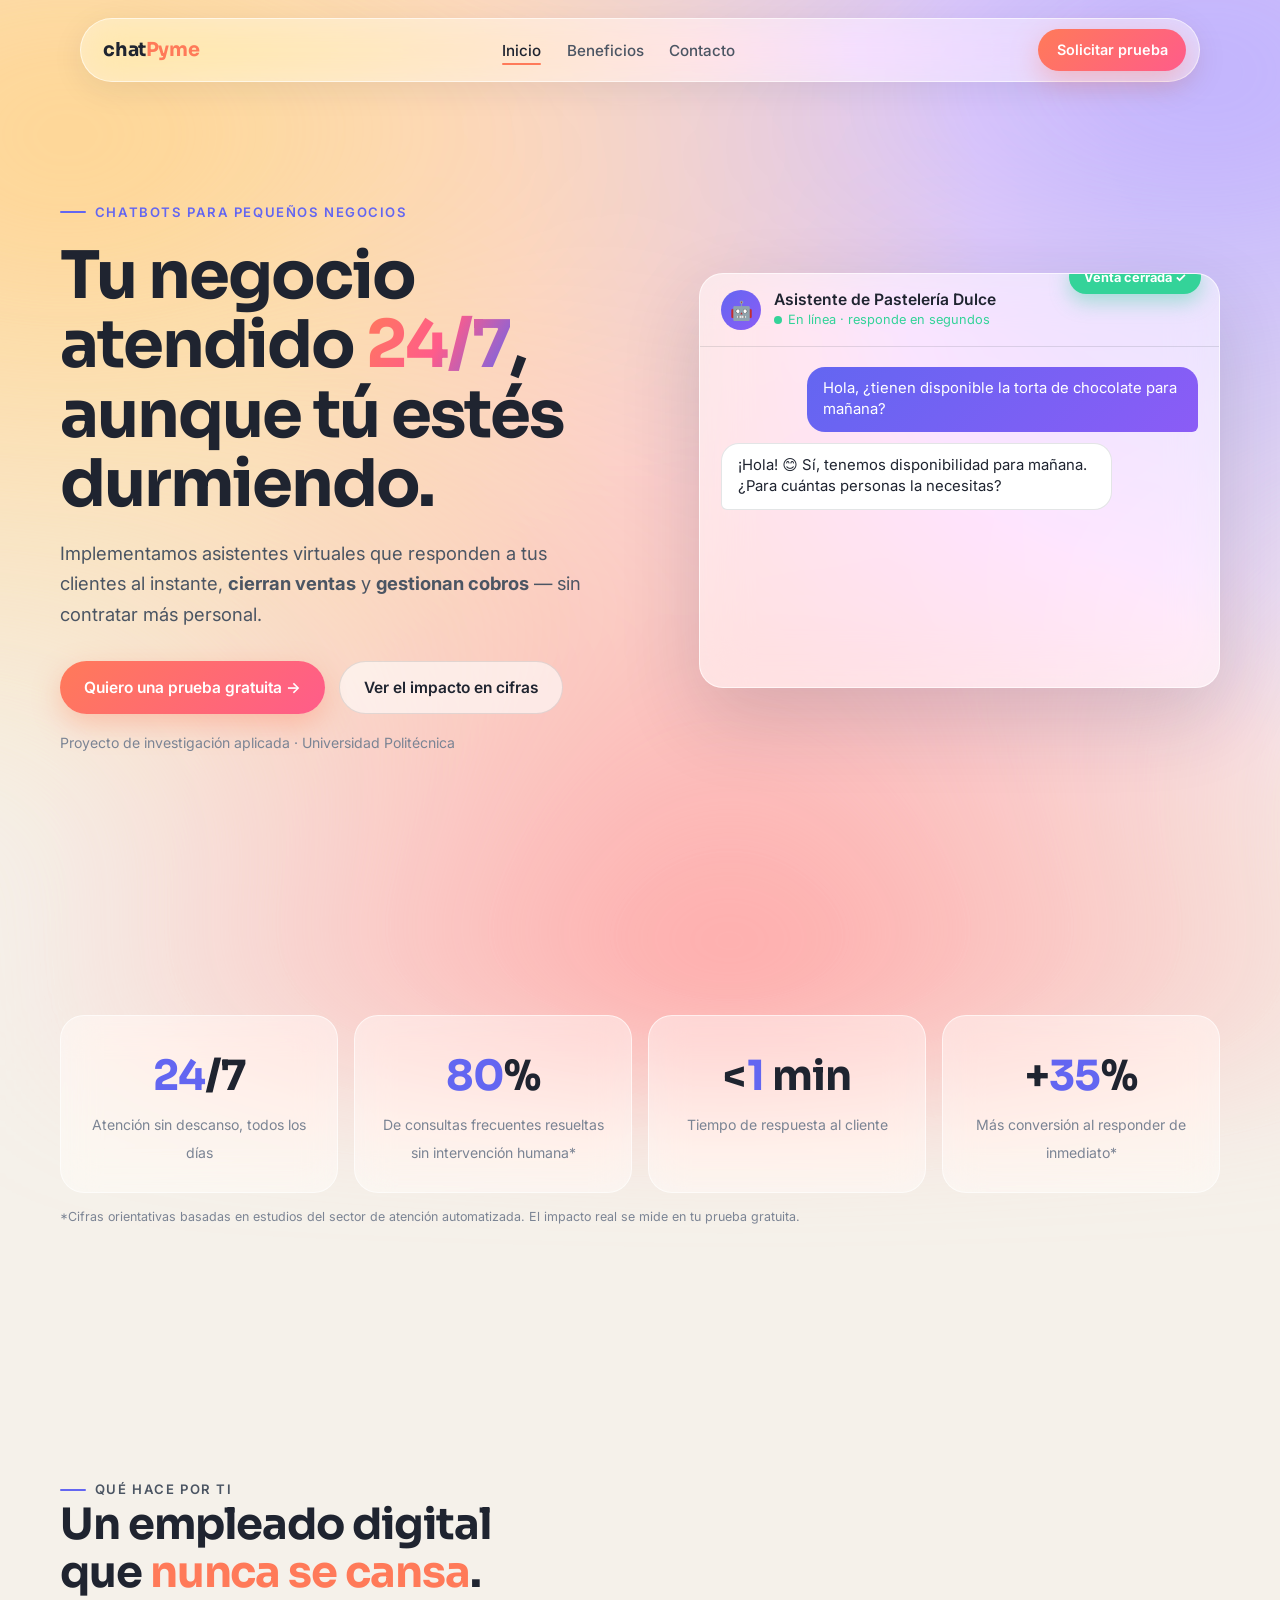
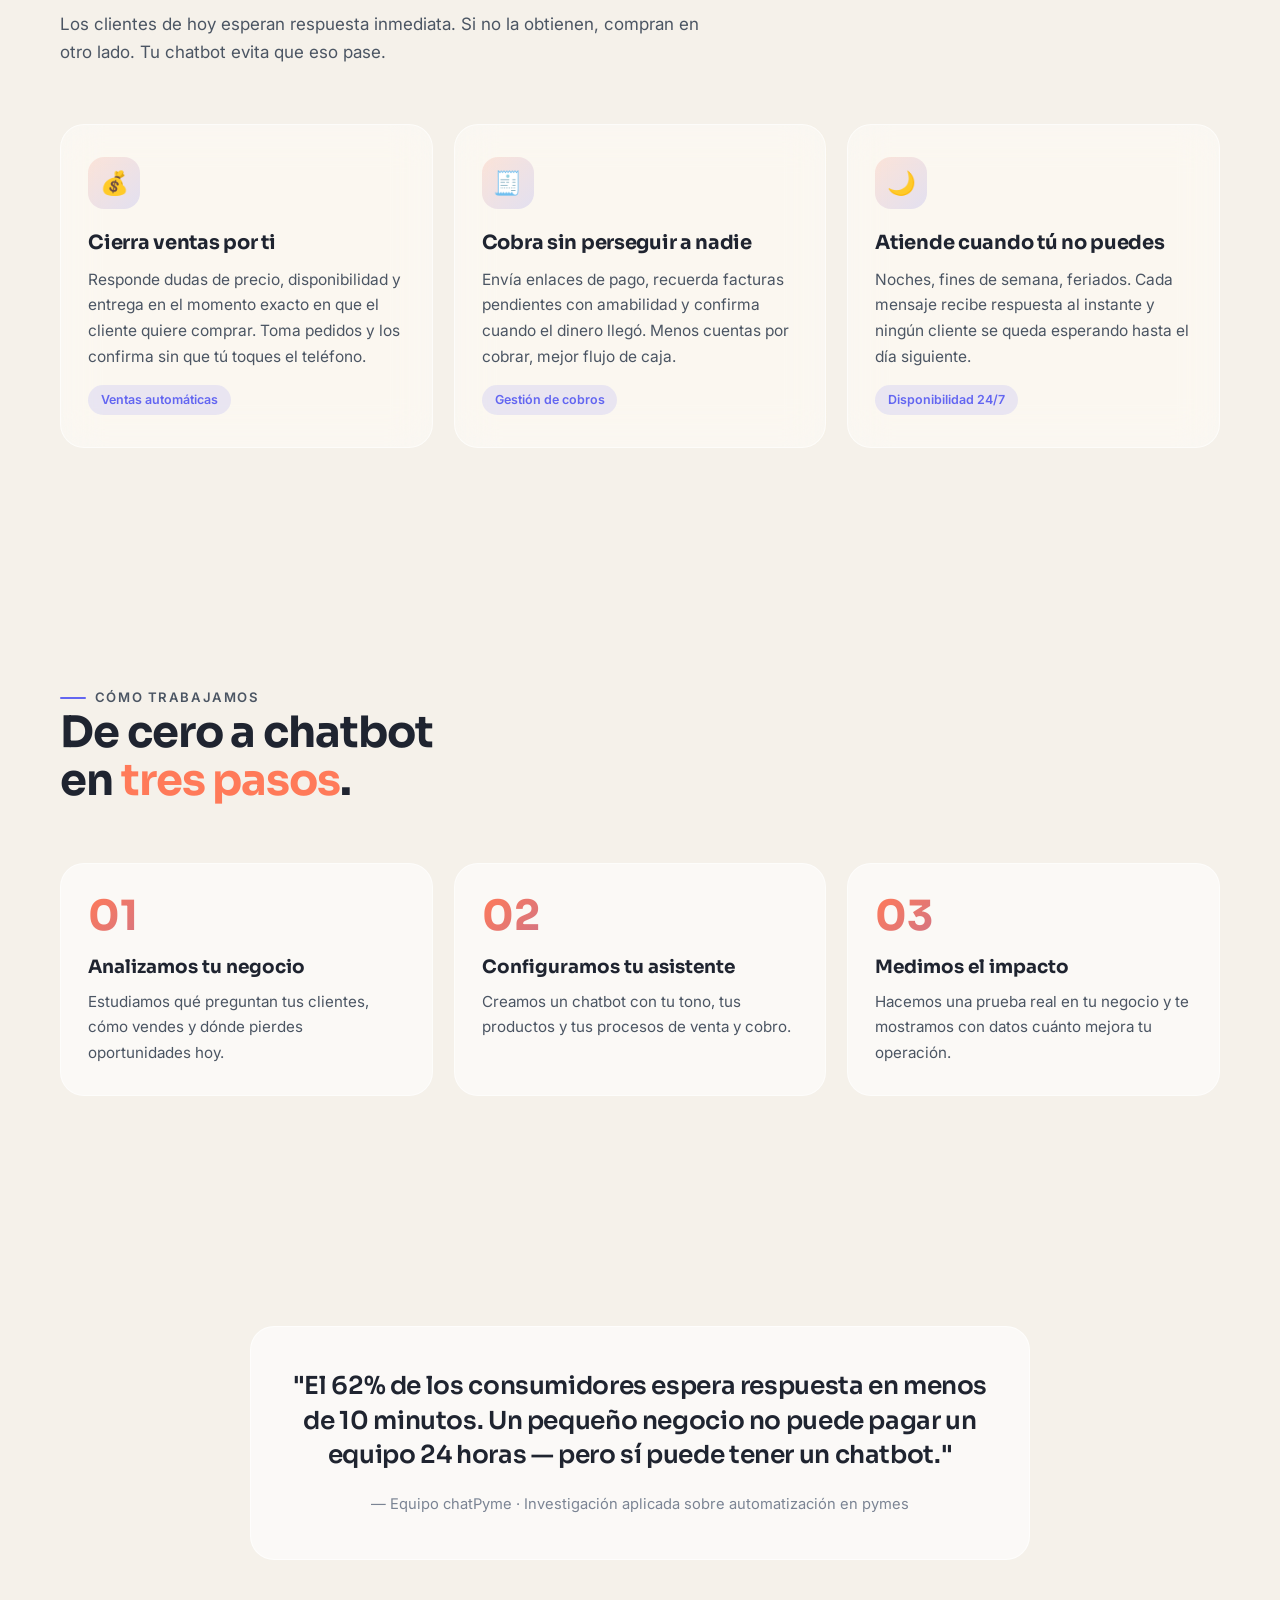
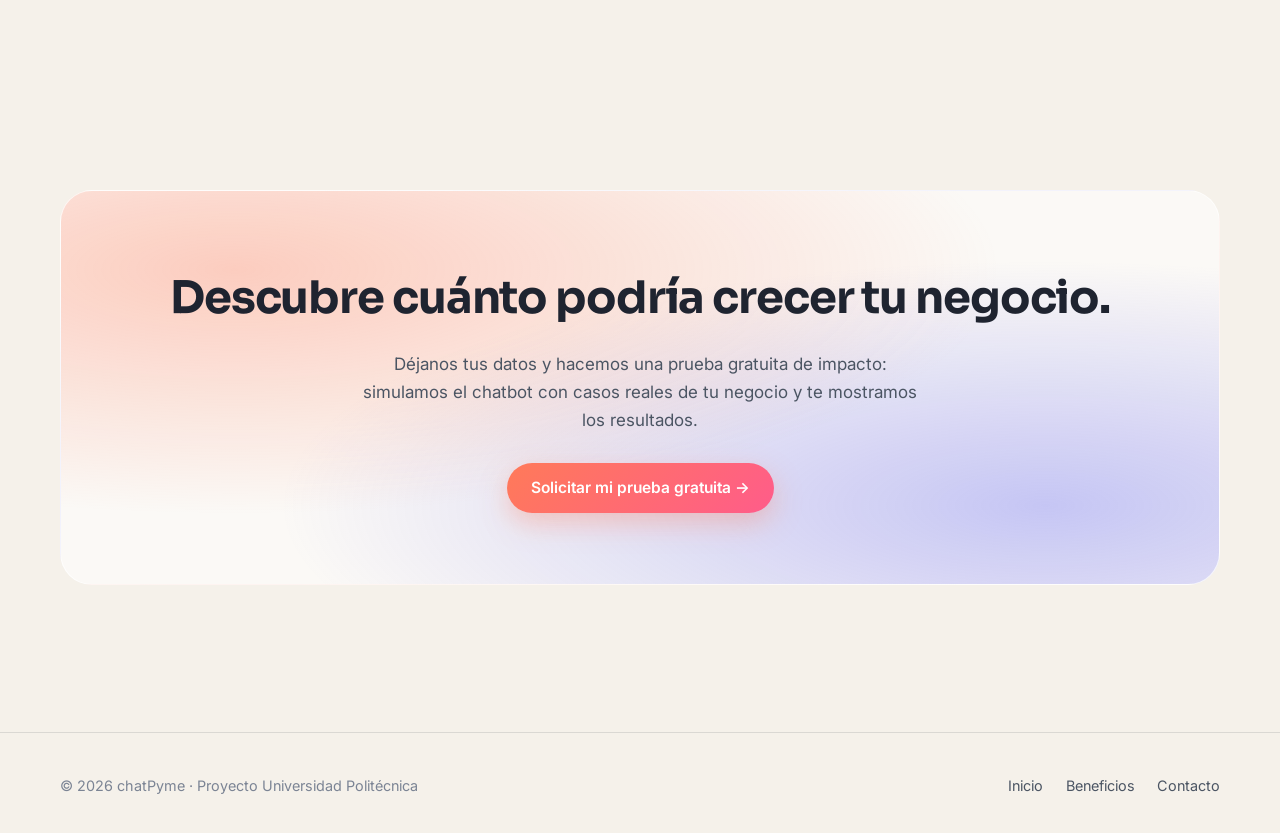
==== commit 580805ee: "Add files via upload" ====
--- a/index.html
+++ b/index.html
@@ -3,404 +3,161 @@
 <head>
   <meta charset="UTF-8" />
   <meta name="viewport" content="width=device-width, initial-scale=1.0" />
-  <title>El Pueblo Tikuna — Identidad transfronteriza, bilingüismo y la Pelazón · Universidad Politécnica</title>
-  <meta name="description" content="Monografía del curso de Comunicación: el pueblo Tikuna (Magüta), su identidad transfronteriza en el trapecio amazónico, el bilingüismo tikuna-castellano y la fiesta de la Pelazón como ritual de paso." />
-  <link rel="preconnect" href="https://fonts.googleapis.com">
-  <link rel="preconnect" href="https://fonts.gstatic.com" crossorigin>
-  <link rel="stylesheet" href="https://fonts.googleapis.com/css2?family=Fraunces:ital,opsz,wght,SOFT@0,9..144,300..900,0..100;1,9..144,300..900,0..100&family=Inter:wght@300;400;500;600&family=JetBrains+Mono:wght@400;500&display=swap">
-  <link rel="stylesheet" href="styles.css?v=20260714" />
-  <link rel="icon" type="image/svg+xml" href='data:image/svg+xml,<svg xmlns="http://www.w3.org/2000/svg" viewBox="0 0 32 32"><circle cx="16" cy="16" r="14" fill="%230E0B09"/><path d="M8 20 Q 12 12 16 16 T 24 12" stroke="%23C5301E" stroke-width="2.5" fill="none" stroke-linecap="round"/><circle cx="24" cy="12" r="2.4" fill="%23C49A5B"/></svg>' />
+  <title>chatPyme — Chatbots que venden y cobran por tu negocio</title>
+  <meta name="description" content="Implementamos chatbots en pequeños negocios para cerrar ventas, cobrar automáticamente y atender a tus clientes 24/7. Solicita una prueba gratuita de impacto." />
+  <link rel="preconnect" href="https://fonts.googleapis.com" />
+  <link rel="preconnect" href="https://fonts.gstatic.com" crossorigin />
+  <link href="https://fonts.googleapis.com/css2?family=Inter:wght@400;500;600;700&family=Sora:wght@600;700&display=swap" rel="stylesheet" />
+  <link rel="stylesheet" href="styles.css?v=20260714b" />
+  <link rel="icon" href="data:image/svg+xml,<svg xmlns='http://www.w3.org/2000/svg' viewBox='0 0 100 100'><text y='.9em' font-size='90'>💬</text></svg>" />
 </head>
 <body>
 
-  <!-- ======================= SPLASH ======================= -->
-  <div class="splash" id="splash" aria-hidden="true">
-    <div class="splash-inner">
-      <span class="splash-glyph">Magüta</span>
-      <span class="splash-sub">la gente pescada por Yoí</span>
-      <div class="splash-bar"><span></span></div>
-    </div>
-  </div>
+  <div class="mesh" aria-hidden="true"></div>
 
-  <!-- ======================= NAV ======================= -->
-  <header class="nav" id="nav">
-    <a class="nav-brand" href="#top">
-      <svg class="nav-mark" viewBox="0 0 32 32" aria-hidden="true"><path d="M5 21 Q 11 11 16 16 T 27 11" stroke="currentColor" stroke-width="2.4" fill="none" stroke-linecap="round"/><circle cx="27" cy="11" r="2.6" fill="var(--accent)" stroke="none"/></svg>
-      <span>Tikuna<em>·Magüta</em></span>
-    </a>
-    <nav class="nav-links" aria-label="Secciones">
-      <a href="#pueblo">El pueblo</a>
-      <a href="#frontera">Frontera</a>
-      <a href="#lengua">Lengua</a>
-      <a href="#pelazon">La Pelazón</a>
-      <a href="#retos">Retos</a>
-      <a href="#equipo">Equipo</a>
-    </nav>
-    <button class="nav-burger" id="navBurger" aria-label="Abrir menú" aria-expanded="false"><span></span><span></span></button>
+  <header class="nav">
+    <a class="nav-brand" href="index.html">chat<em>Pyme</em></a>
+    <ul class="nav-links">
+      <li><a href="index.html" aria-current="page">Inicio</a></li>
+      <li><a href="beneficios.html">Beneficios</a></li>
+      <li><a href="contacto.html">Contacto</a></li>
+    </ul>
+    <a class="btn btn-primary btn-sm" href="contacto.html">Solicitar prueba</a>
+    <button class="nav-toggle" aria-label="Abrir menú" aria-expanded="false">☰</button>
   </header>
 
-  <main id="top">
+  <main>
 
-  <!-- ======================= HERO ======================= -->
-  <section class="hero">
-    <div class="hero-mesh" aria-hidden="true"></div>
-    <svg class="hero-river" viewBox="0 0 1440 900" preserveAspectRatio="xMidYMid slice" aria-hidden="true">
-      <path class="river-line r1" d="M-40 640 C 240 560, 380 720, 640 660 S 1120 560, 1480 640" />
-      <path class="river-line r2" d="M-40 700 C 260 620, 420 780, 700 710 S 1160 630, 1480 700" />
-      <path class="river-line r3" d="M-40 760 C 280 690, 460 830, 740 760 S 1200 700, 1480 760" />
-      <path class="river-line r4" d="M-40 580 C 220 510, 360 650, 620 600 S 1090 500, 1480 580" />
-      <circle class="river-fish" cx="0" cy="0" r="5" />
-    </svg>
-    <div class="hero-grain" aria-hidden="true"></div>
-    <div class="hero-inner">
-      <div class="hero-meta reveal"><span class="dot"></span><span>Universidad Politécnica · Facultad de Ingeniería · Comunicación · Lima, 2026</span></div>
-      <span class="hero-glyph reveal">Magüta</span>
-      <h1 class="hero-title reveal">
-        <span>El pueblo <em>Tikuna</em>.</span>
-        <span>Un solo pueblo, tres países.</span>
-      </h1>
-      <p class="hero-sub reveal">Identidad transfronteriza, bilingüismo y la fiesta de la Pelazón como ritual de paso, en el corazón del trapecio amazónico.</p>
-      <div class="hero-foot reveal">
-        <div class="hero-stats">
-          <div class="hstat"><strong data-count-to="50000">0</strong><span>personas en la triple frontera</span></div>
-          <div class="hstat"><strong data-count-to="3">0</strong><span>países: Perú, Colombia, Brasil</span></div>
-          <div class="hstat"><strong data-count-to="5">0</strong><span>tonos en su lengua</span></div>
+    <!-- HERO -->
+    <section class="hero">
+      <div class="wrap hero-grid">
+        <div>
+          <p class="kicker">Chatbots para pequeños negocios</p>
+          <h1>Tu negocio atendido <em>24/7</em>, aunque tú estés durmiendo.</h1>
+          <p class="hero-sub">Implementamos asistentes virtuales que responden a tus clientes al instante, <strong>cierran ventas</strong> y <strong>gestionan cobros</strong> — sin contratar más personal.</p>
+          <div class="hero-actions">
+            <a class="btn btn-primary" href="contacto.html">Quiero una prueba gratuita →</a>
+            <a class="btn btn-ghost" href="beneficios.html">Ver el impacto en cifras</a>
+          </div>
+          <p class="hero-note">Proyecto de investigación aplicada · Universidad Politécnica</p>
         </div>
-        <div class="hero-actions">
-          <a class="btn btn-primary" href="#intro">Explorar la monografía</a>
+
+        <div class="chat-demo reveal">
+          <span class="chat-badge">Venta cerrada ✓</span>
+          <div class="chat-head">
+            <div class="chat-avatar">🤖</div>
+            <div>
+              <div class="chat-head-name">Asistente de Pastelería Dulce</div>
+              <div class="chat-head-status"><span class="dot"></span> En línea · responde en segundos</div>
+            </div>
+          </div>
+          <div class="chat-body" data-chat-body></div>
         </div>
       </div>
-    </div>
-    <div class="hero-scroll" aria-hidden="true"><span></span></div>
-  </section>
+    </section>
 
-  <!-- ======================= MARQUEE ======================= -->
-  <div class="marquee" aria-hidden="true">
-    <div class="marquee-track">
-      <span>Worecü</span><i>◆</i><span>Yoí e Ipi</span><i>◆</i><span>Trapecio amazónico</span><i>◆</i><span>Yanchama</span><i>◆</i><span>Cushillococha</span><i>◆</i><span>Lengua tonal</span><i>◆</i><span>Payawarú</span><i>◆</i><span>Loreto</span><i>◆</i><span>Río Amazonas</span><i>◆</i><span>Huito y achiote</span><i>◆</i>
-      <span>Worecü</span><i>◆</i><span>Yoí e Ipi</span><i>◆</i><span>Trapecio amazónico</span><i>◆</i><span>Yanchama</span><i>◆</i><span>Cushillococha</span><i>◆</i><span>Lengua tonal</span><i>◆</i><span>Payawarú</span><i>◆</i><span>Loreto</span><i>◆</i><span>Río Amazonas</span><i>◆</i><span>Huito y achiote</span><i>◆</i>
-    </div>
-  </div>
+    <!-- STATS -->
+    <section>
+      <div class="wrap">
+        <div class="stats">
+          <div class="stat reveal"><b><span data-count="24">0</span>/7</b><small>Atención sin descanso, todos los días</small></div>
+          <div class="stat reveal reveal-d1"><b><span data-count="80">0</span>%</b><small>De consultas frecuentes resueltas sin intervención humana*</small></div>
+          <div class="stat reveal reveal-d2"><b>&lt;<span data-count="1">0</span> min</b><small>Tiempo de respuesta al cliente</small></div>
+          <div class="stat reveal reveal-d3"><b>+<span data-count="35">0</span>%</b><small>Más conversión al responder de inmediato*</small></div>
+        </div>
+        <p style="font-size:.78rem;color:var(--ink-mute);margin-top:.9rem">*Cifras orientativas basadas en estudios del sector de atención automatizada. El impacto real se mide en tu prueba gratuita.</p>
+      </div>
+    </section>
 
-  <!-- ======================= INTRO ======================= -->
-  <section class="section intro" id="intro">
-    <div class="container">
-      <p class="kicker reveal">Introducción</p>
-      <h2 class="section-title reveal">Una cultura que se comunica<br><em>para seguir existiendo.</em></h2>
-      <div class="intro-grid">
-        <div class="intro-text reveal">
-          <p><span class="dropcap">L</span>a Amazonía peruana alberga una extraordinaria diversidad de pueblos indígenas. Entre ellos destaca el pueblo Tikuna, una de las naciones amazónicas más numerosas de la región fronteriza donde convergen el Perú, Colombia y el Brasil: el trapecio amazónico. Su presencia en tres Estados, su lengua singular y la riqueza de sus rituales lo convierten en un caso privilegiado para comprender cómo una cultura originaria mantiene su identidad en un mundo en constante transformación.</p>
-          <p>Esta monografía, desarrollada en el marco del curso de Comunicación, estudia tres ejes: la identidad transfronteriza, el bilingüismo tikuna-castellano y los rituales de paso, con especial énfasis en la célebre fiesta de la Pelazón. La transmisión de la lengua, la pervivencia de los rituales y el diálogo —muchas veces desigual— con el Estado son, en el fondo, fenómenos comunicativos.</p>
+    <!-- FEATURES -->
+    <section>
+      <div class="wrap">
+        <div class="section-head reveal">
+          <p class="kicker">Qué hace por ti</p>
+          <h2>Un empleado digital que <em>nunca se cansa</em>.</h2>
+          <p>Los clientes de hoy esperan respuesta inmediata. Si no la obtienen, compran en otro lado. Tu chatbot evita que eso pase.</p>
         </div>
-        <aside class="intro-panel reveal" data-tilt>
-          <h3>Pregunta de investigación</h3>
-          <p>¿Cómo se articulan la identidad transfronteriza, el bilingüismo y los rituales de paso —particularmente la fiesta de la Pelazón— en la construcción y preservación de la identidad cultural del pueblo Tikuna en el contexto peruano actual?</p>
-          <h3>Hipótesis</h3>
-          <p>La persistencia de la identidad tikuna depende sobre todo de la vitalidad de sus propios mecanismos comunicativos —la lengua y los rituales de paso— y no únicamente del reconocimiento formal de los tres Estados.</p>
-        </aside>
-      </div>
-    </div>
-  </section>
-
-  <!-- ======================= CAP I: EL PUEBLO ======================= -->
-  <section class="section pueblo" id="pueblo">
-    <div class="container">
-      <p class="kicker reveal">Capítulo I · Generalidades</p>
-      <h2 class="section-title reveal">Magüta: <em>la gente pescada por Yoí.</em></h2>
-      <p class="section-lead reveal">Ellos se llaman a sí mismos <strong>Magüta</strong>: los pescados con vara. Su mito de origen cuenta que los héroes gemelos Yoí e Ipi ordenaron el cosmos tras pescar a los primeros tikuna de las aguas de la quebrada Eware.</p>
-
-      <figure class="foto foto-wide reveal">
-        <img src="assets/img/pueblo-tikuna.webp" alt="Ilustración de una familia tikuna navegando en canoa por el río Amazonas" loading="lazy" style="object-position: center 72%;" />
-        <figcaption>El río Amazonas, hogar y camino del pueblo Tikuna. Nuestra identidad atraviesa fronteras, pero nuestros lazos permanecen.</figcaption>
-      </figure>
-
-      <div class="cards-grid">
-        <article class="card reveal" data-tilt>
-          <svg class="card-icon" viewBox="0 0 48 48" aria-hidden="true"><path d="M8 34 Q 16 20 24 28 T 40 22" stroke="var(--accent)" stroke-width="2.5" fill="none" stroke-linecap="round"/><circle cx="40" cy="22" r="3.4" fill="var(--gold)"/><path d="M10 14 c 3 -4 8 -4 10 0 c -2 4 -7 4 -10 0 Z" fill="var(--cream-3)"/></svg>
-          <h3>El mito de Yoí e Ipi</h3>
-          <p>El mundo fue organizado por dos héroes gemelos que pescaron a los primeros Magüta. La selva no es escenario sino sujeto vivo: cada especie tiene un "dueño" al que el chamán pide permiso. Un principio de reciprocidad con la naturaleza plenamente vigente.</p>
-        </article>
-        <article class="card reveal" data-tilt>
-          <svg class="card-icon" viewBox="0 0 48 48" aria-hidden="true"><circle cx="24" cy="24" r="16" stroke="var(--cream-3)" stroke-width="1.6" fill="none"/><path d="M24 8 v32 M8 24 h32" stroke="var(--cream-3)" stroke-width="1" opacity=".5"/><circle cx="29" cy="19" r="4" fill="var(--accent)"/></svg>
-          <h3>Ubicación geográfica</h3>
-          <p>Ambas márgenes del río Amazonas y sus afluentes Mayoruna y Yaguas, en Loreto (provincias de Maynas y Mariscal Ramón Castilla). Comunidades como Cushillococha y Bellavista de Callarú concentran su población en el lado peruano.</p>
-        </article>
-        <article class="card reveal" data-tilt>
-          <svg class="card-icon" viewBox="0 0 48 48" aria-hidden="true"><path d="M14 34 c 0 -8 4 -12 10 -12 s 10 4 10 12" stroke="var(--gold)" stroke-width="2.4" fill="none" stroke-linecap="round"/><circle cx="24" cy="15" r="5" fill="none" stroke="var(--accent)" stroke-width="2.4"/></svg>
-          <h3>Organización en clanes</h3>
-          <p>Dos grandes mitades: los "seres con plumas" y los "seres sin plumas". El matrimonio une siempre mitades opuestas, garantizando cohesión. Cada comunidad elige un curaca o apu, y federaciones como FECOIBAP, FECOTYBA, ORPIO y AIDESEP los representan ante el Estado.</p>
-        </article>
-        <article class="card reveal" data-tilt>
-          <svg class="card-icon" viewBox="0 0 48 48" aria-hidden="true"><path d="M10 38 V22 M20 38 V14 M30 38 V26 M40 38 V10" stroke="var(--accent)" stroke-width="3" stroke-linecap="round"/><path d="M6 40 h38" stroke="var(--cream-3)" stroke-width="1.6"/></svg>
-          <h3>Primeros registros</h3>
-          <p>Cronistas como Cristóbal de Acuña y Laureano de la Cruz dejaron testimonio de su existencia entre 1630 y 1640. Entonces eran un pueblo seminómada de cazadores; la época del caucho, a fines del siglo XIX, aceleró su desplazamiento hacia las orillas de los grandes ríos.</p>
-        </article>
-      </div>
-
-      <div class="pop-table reveal">
-        <h3>Población del pueblo Tikuna en la triple frontera</h3>
-        <table>
-          <thead><tr><th>País</th><th>Población aproximada</th></tr></thead>
-          <tbody>
-            <tr><td>Perú (Loreto)</td><td>≈ 9 492 en comunidades · 4 290 hablantes</td></tr>
-            <tr><td>Colombia (Amazonas)</td><td>≈ 7 800 personas</td></tr>
-            <tr><td>Brasil (Alto Solimões)</td><td>≈ 36 000 personas</td></tr>
-            <tr class="total"><td>Total triple frontera</td><td>Más de 50 000 personas</td></tr>
-          </tbody>
-        </table>
-        <p class="table-note">Fuente: elaboración propia a partir de INEI (2018), BDPI y fuentes censales de Colombia y Brasil.</p>
-      </div>
-    </div>
-  </section>
-
-  <!-- ======================= CAP II: FRONTERA ======================= -->
-  <section class="section frontera" id="frontera">
-    <div class="container">
-      <p class="kicker reveal">Capítulo II · Identidad transfronteriza</p>
-      <h2 class="section-title reveal">La frontera no es un muro:<br><em>es un espacio de circulación.</em></h2>
-      <p class="section-lead reveal">Mucho antes de que existieran los Estados nacionales, las familias tikuna ya navegaban el Amazonas. Las fronteras trazadas en los siglos XIX y XX partieron el territorio de un pueblo que sigue percibiéndose como uno solo. La identidad étnica es más antigua y profunda que la identidad nacional.</p>
-
-      <div class="paises">
-        <article class="pais reveal" data-tilt>
-          <span class="pais-num">01</span>
-          <h3>Perú</h3>
-          <p class="pais-marco">Constitución · Convenio 169 OIT · Ley de Consulta Previa (N.° 29785) · Ley de Lenguas Originarias (N.° 29735)</p>
-          <p>Comunidades nativas tituladas en Loreto. Representación mediante ORPIO, AIDESEP y federaciones locales ante el Ministerio de Cultura.</p>
-        </article>
-        <article class="pais reveal" data-tilt>
-          <span class="pais-num">02</span>
-          <h3>Colombia</h3>
-          <p class="pais-marco">Resguardos indígenas · departamento de Amazonas</p>
-          <p>Los tikuna se organizan mediante resguardos con autonomía territorial reconocida. Leticia es el gran polo urbano de la frontera.</p>
-        </article>
-        <article class="pais reveal" data-tilt>
-          <span class="pais-num">03</span>
-          <h3>Brasil</h3>
-          <p class="pais-marco">Tierras indígenas demarcadas por la FUNAI · Alto Solimões</p>
-          <p>Concentra la mayoría de la población tikuna, con más de 36 000 personas en decenas de aldeas a lo largo del Solimões.</p>
-        </article>
-      </div>
-
-      <figure class="foto foto-map reveal">
-        <img src="assets/img/identidad-transfronteriza.webp" alt="Mapa ilustrado del trapecio amazónico con Leticia, Tabatinga y Santa Rosa de Yavarí" loading="lazy" />
-        <figcaption>El trapecio amazónico: Leticia, Tabatinga y Santa Rosa de Yavarí, un solo territorio cultural repartido en tres países.</figcaption>
-      </figure>
-
-      <blockquote class="pull-quote reveal">
-        <p>«Un tikuna del Perú comparte lengua, mitos, clanes y rituales con un tikuna del Brasil o de Colombia, aunque cada uno tenga documentos de un país distinto.»</p>
-      </blockquote>
-
-      <div class="two-col reveal">
-        <p>Las relaciones de parentesco atraviesan los límites nacionales: es común que una familia tenga miembros en los tres países y que las personas crucen el río para visitar parientes, asistir a fiestas, intercambiar productos o trabajar. Ciudades como Leticia, Tabatinga y Caballococha funcionan como polos donde confluyen las tres poblaciones. La venta de artesanías —tejidos y máscaras de yanchama— recorre el eje Iquitos–Leticia–Tabatinga.</p>
-        <p>Pertenecer a tres países implica tres marcos jurídicos distintos: ventaja para comparar políticas, dificultad para coordinar acciones comunes. Frente a ello, organizaciones como la COICA articulan la defensa de los pueblos amazónicos más allá de las fronteras. Bien gestionada, la identidad transfronteriza no debilita al pueblo: fortalece su autonomía y su voz internacional.</p>
-      </div>
-    </div>
-  </section>
-
-  <!-- ======================= CAP III: LENGUA ======================= -->
-  <section class="section lengua" id="lengua">
-    <div class="container">
-      <p class="kicker reveal">Capítulo III · Bilingüismo y lengua</p>
-      <h2 class="section-title reveal">Una lengua tonal, única,<br><em>vital pero en peligro.</em></h2>
-
-      <div class="lang-grid">
-        <div class="lang-feature reveal" data-tilt>
-          <span class="lang-big">5</span>
-          <h3>Tonos contrastivos</h3>
-          <p>Rasgo excepcional en la Amazonía, que comparte con lenguas asiáticas como el mandarín. Código ISO 639-3: <code>tca</code>.</p>
-        </div>
-        <div class="lang-feature reveal" data-tilt>
-          <span class="lang-big">80%</span>
-          <h3>Transmisión materna</h3>
-          <p>Según el censo de 2017, más del 80 % de la población tikuna mayor de cinco años aprendió primero el tikuna como lengua materna.</p>
-        </div>
-        <div class="lang-feature reveal" data-tilt>
-          <span class="lang-big">33</span>
-          <h3>Escuelas EIB</h3>
-          <p>Escuelas de Educación Intercultural Bilingüe registradas para el pueblo Tikuna hacia 2013, con el apoyo del programa FORMABIAP.</p>
-        </div>
-        <div class="lang-feature reveal" data-tilt>
-          <span class="lang-big">2017</span>
-          <h3>Alfabeto oficial</h3>
-          <p>Normalizado mediante la R.D. N.° 004-2017-MINEDU y la R.M. N.° 730-2017-MINEDU. El tikuna es cooficial en su ámbito territorial (Ley N.° 29735).</p>
-        </div>
-      </div>
-
-      <figure class="foto foto-wide reveal">
-        <img src="assets/img/bilinguismo-educacion.webp" alt="Ilustración de una escuela tikuna: una niña habla mientras un niño escribe, con vocabulario tikuna en la pizarra" loading="lazy" style="object-position: center 62%;" />
-        <figcaption>Hablamos tikuna, español y portugués. La lengua es la raíz de la identidad y se enseña a las nuevas generaciones.</figcaption>
-      </figure>
-
-      <div class="lang-body two-col reveal">
-        <p>Durante mucho tiempo el tikuna fue considerado una lengua aislada. Investigaciones recientes de Fernando Orphão de Carvalho proponen la familia <em>Yurí-Tikuna</em>. Otro rasgo notable: expresa las cualidades mediante verbos. En lugar de decir "mi zapato es negro", un hablante tikuna diría algo equivalente a "mi zapato que negrea".</p>
-        <p>El bilingüismo no es simétrico: el tikuna vive en el ámbito familiar, comunitario y ritual; el castellano domina la escuela, los trámites y los medios. Esa <em>diglosia</em> explica su vulnerabilidad: cuando una lengua queda relegada a lo privado, tiende a debilitarse con las generaciones. Devolverle presencia pública es la clave de su futuro.</p>
-      </div>
-    </div>
-  </section>
-
-  <!-- ======================= CAP IV: PELAZÓN (horizontal) ======================= -->
-  <section class="section pelazon" id="pelazon">
-    <div class="container pelazon-head">
-      <p class="kicker reveal">Capítulo IV · Ritual de paso</p>
-      <h2 class="section-title reveal">La Pelazón: <em>Worecü.</em></h2>
-      <p class="section-lead reveal">El ritual más emblemático del pueblo Tikuna celebra el paso de la niñez a la condición de mujer adulta. Proviene de las enseñanzas del héroe mítico Yoí y reactualiza los relatos fundadores de la cultura. Desliza para recorrer sus momentos. →</p>
-
-      <div class="foto-duo">
-        <figure class="foto reveal">
-          <img src="assets/img/fiesta-pelazon.webp" alt="Ilustración del ritual de la Pelazón: una mujer mayor atiende el cabello de una joven ante la comunidad" loading="lazy" />
-          <figcaption>El rito de paso: transformación, sabiduría y continuidad de la vida.</figcaption>
-        </figure>
-        <figure class="foto reveal">
-          <img src="assets/img/mascaras-ancestrales.webp" alt="Ilustración de tres máscaras rituales tikuna de yanchama: espíritu ancestral, jaguar y ave" loading="lazy" />
-          <figcaption>Máscaras de yanchama pintadas con achiote y huito: el jaguar, el paujil, los seres del mundo mítico.</figcaption>
-        </figure>
-      </div>
-    </div>
-    <div class="showcase" id="showcase">
-      <div class="showcase-sticky">
-        <div class="showcase-track" id="showcaseTrack">
-          <article class="stage" data-tilt>
-            <span class="stage-num">I</span>
-            <h3>El significado</h3>
-            <p>Llamada Worecü o Woxrexcüchiga, se celebra con la primera menstruación. Busca asegurar el buen tránsito a la adultez y propiciar el bienestar de la familia, la comunidad y el entorno natural.</p>
+        <div class="cards">
+          <article class="card reveal">
+            <div class="card-icon">💰</div>
+            <h3>Cierra ventas por ti</h3>
+            <p>Responde dudas de precio, disponibilidad y entrega en el momento exacto en que el cliente quiere comprar. Toma pedidos y los confirma sin que tú toques el teléfono.</p>
+            <span class="card-tag">Ventas automáticas</span>
           </article>
-          <article class="stage" data-tilt>
-            <span class="stage-num">II</span>
-            <h3>La reclusión</h3>
-            <p>La joven es apartada en una caseta de hojas y corteza de palma. Semanas o meses de dieta rigurosa y aprendizaje: las mujeres mayores le transmiten cantos, mitos y oficios. Una escuela de vida.</p>
+          <article class="card reveal reveal-d1">
+            <div class="card-icon">🧾</div>
+            <h3>Cobra sin perseguir a nadie</h3>
+            <p>Envía enlaces de pago, recuerda facturas pendientes con amabilidad y confirma cuando el dinero llegó. Menos cuentas por cobrar, mejor flujo de caja.</p>
+            <span class="card-tag">Gestión de cobros</span>
           </article>
-          <article class="stage" data-tilt>
-            <span class="stage-num">III</span>
-            <h3>La gran fiesta</h3>
-            <p>Tres días de celebración comunitaria. Mingas previas para procesar la yuca y elaborar el payawarú o masato, la bebida fermentada que acompaña cantos antifonales, danzas y tambores día y noche.</p>
-          </article>
-          <article class="stage" data-tilt>
-            <span class="stage-num">IV</span>
-            <h3>Las máscaras</h3>
-            <p>Trajes y grandes máscaras de yanchama —corteza golpeada hasta volverse tela— pintadas con achiote y huito. Representan al jaguar, al paujil, a la garza: los seres del mundo mítico.</p>
-          </article>
-          <article class="stage" data-tilt>
-            <span class="stage-num">V</span>
-            <h3>El corte del cabello</h3>
-            <p>Acto central que da nombre al ritual. El cabello, portador de la condición infantil, se retira para que la joven "nazca" como adulta. Como la oruga que se vuelve mariposa: un cambio doloroso pero luminoso.</p>
-          </article>
-          <article class="stage" data-tilt>
-            <span class="stage-num">VI</span>
-            <h3>Hoy</h3>
-            <p>Las comunidades abolieron el encierro prolongado y el arrancado a carne viva; el corte es simbólico y la fiesta sigue viva en Yahuma Primera Zona y Yahuma Callarú. Tradición que se adapta sin perder su sentido.</p>
+          <article class="card reveal reveal-d2">
+            <div class="card-icon">🌙</div>
+            <h3>Atiende cuando tú no puedes</h3>
+            <p>Noches, fines de semana, feriados. Cada mensaje recibe respuesta al instante y ningún cliente se queda esperando hasta el día siguiente.</p>
+            <span class="card-tag">Disponibilidad 24/7</span>
           </article>
         </div>
       </div>
-    </div>
-  </section>
+    </section>
 
-  <!-- ======================= CAP V: RETOS ======================= -->
-  <section class="section retos" id="retos">
-    <div class="container">
-      <p class="kicker reveal">Capítulo V · Problemáticas actuales</p>
-      <h2 class="section-title reveal">Los desafíos<br><em>de la continuidad.</em></h2>
-      <ol class="retos-list">
-        <li class="reveal"><strong>Pérdida de la lengua.</strong> La presión del castellano, la migración urbana y el cambio de prestigio amenazan la transmisión. Con una lengua se pierden también mitos, conocimientos y una manera única de entender la realidad.</li>
-        <li class="reveal"><strong>EIB incompleta.</strong> Faltan docentes bilingües capacitados y materiales en tikuna. La escuela debe dejar de ser factor de pérdida cultural para convertirse en aliada de la identidad.</li>
-        <li class="reveal"><strong>Deforestación y territorio.</strong> Tala ilegal, minería y narcotráfico presionan el bosque que sostiene la pesca, la caza y la agricultura. Muchas comunidades carecen aún de titulación completa.</li>
-        <li class="reveal"><strong>Megaproyectos y consulta previa.</strong> El Parque Nacional Yaguas y la Hidrovía Amazónica impactan la vida comunitaria. La consulta previa (Convenio 169 OIT, Ley N.° 29785) se aplica a menudo de forma apresurada o meramente formal.</li>
-        <li class="reveal"><strong>Comunicación intercultural.</strong> El desafío de fondo: construir un diálogo justo entre el pueblo, el Estado y la sociedad, que reconozca al Tikuna como interlocutor con conocimientos, derechos y voz propia.</li>
-      </ol>
-    </div>
-  </section>
+    <!-- STEPS -->
+    <section>
+      <div class="wrap">
+        <div class="section-head reveal">
+          <p class="kicker">Cómo trabajamos</p>
+          <h2>De cero a chatbot en <em>tres pasos</em>.</h2>
+        </div>
+        <div class="steps">
+          <div class="step reveal">
+            <h3>Analizamos tu negocio</h3>
+            <p>Estudiamos qué preguntan tus clientes, cómo vendes y dónde pierdes oportunidades hoy.</p>
+          </div>
+          <div class="step reveal reveal-d1">
+            <h3>Configuramos tu asistente</h3>
+            <p>Creamos un chatbot con tu tono, tus productos y tus procesos de venta y cobro.</p>
+          </div>
+          <div class="step reveal reveal-d2">
+            <h3>Medimos el impacto</h3>
+            <p>Hacemos una prueba real en tu negocio y te mostramos con datos cuánto mejora tu operación.</p>
+          </div>
+        </div>
+      </div>
+    </section>
 
-  <!-- ======================= CONCLUSIONES ======================= -->
-  <section class="section conclusiones" id="conclusiones">
-    <div class="container">
-      <p class="kicker reveal">Conclusiones</p>
-      <h2 class="section-title reveal">Lo que confirma<br><em>esta investigación.</em></h2>
+    <!-- QUOTE -->
+    <section>
+      <div class="wrap">
+        <div class="quote reveal">
+          <blockquote>"El 62% de los consumidores espera respuesta en menos de 10 minutos. Un pequeño negocio no puede pagar un equipo 24 horas — pero sí puede tener un chatbot."</blockquote>
+          <cite>— Equipo chatPyme · Investigación aplicada sobre automatización en pymes</cite>
+        </div>
+      </div>
+    </section>
 
-      <figure class="foto foto-wide reveal">
-        <img src="assets/img/armonia-naturaleza.webp" alt="Ilustración de un joven tikuna remando en canoa al atardecer sobre el río Amazonas" loading="lazy" style="object-position: center 55%;" />
-        <figcaption>«Somos parte de la naturaleza y la naturaleza es parte de nosotros.»</figcaption>
-      </figure>
-
-      <div class="conc-grid">
-        <div class="conc reveal" data-tilt><span>01</span><p>El pueblo Tikuna o Magüta es una de las naciones indígenas más numerosas de la Amazonía, con sólida organización clánica y un mito de origen que estructura toda su cultura.</p></div>
-        <div class="conc reveal" data-tilt><span>02</span><p>La identidad transfronteriza es su rasgo definitorio: tres Estados, un solo pueblo unido por lengua, mitos, parentesco y rituales, con creciente capacidad organizativa.</p></div>
-        <div class="conc reveal" data-tilt><span>03</span><p>La lengua tikuna, tonal y singular, conserva vitalidad gracias a la transmisión familiar, pero peligra en varias comunidades. La EIB es clave y aún insuficiente.</p></div>
-        <div class="conc reveal" data-tilt><span>04</span><p>La Pelazón marca el tránsito a la adultez mediante reclusión, aprendizaje y fiesta. Se ha transformado, pero conserva su profundo sentido cosmológico.</p></div>
-        <div class="conc reveal" data-tilt><span>05</span><p>Las problemáticas actuales —lengua, educación, territorio, consulta previa— remiten a la necesidad de una comunicación intercultural más justa.</p></div>
-        <div class="conc reveal" data-tilt><span>06</span><p>Se confirma la hipótesis: la continuidad tikuna depende ante todo de sus propios mecanismos comunicativos —la lengua y los rituales— más que del reconocimiento formal de los Estados.</p></div>
+    <!-- CTA -->
+    <section>
+      <div class="wrap">
+        <div class="cta-band reveal">
+          <h2>Descubre cuánto podría crecer tu negocio.</h2>
+          <p>Déjanos tus datos y hacemos una prueba gratuita de impacto: simulamos el chatbot con casos reales de tu negocio y te mostramos los resultados.</p>
+          <a class="btn btn-primary" href="contacto.html">Solicitar mi prueba gratuita →</a>
+        </div>
       </div>
-    </div>
-  </section>
-
-  <!-- ======================= EQUIPO ======================= -->
-  <section class="section equipo" id="equipo">
-    <div class="container">
-      <p class="kicker reveal">El equipo</p>
-      <h2 class="section-title reveal">Integrantes<br><em>del trabajo grupal.</em></h2>
-      <div class="team-grid" data-team></div>
-      <p class="team-meta reveal">Curso de <strong>Comunicación</strong> · Facultad de Ingeniería · Universidad Politécnica · Lima — Perú, 2026</p>
-    </div>
-  </section>
-
-  <!-- ======================= GITHUB CTA ======================= -->
-  <section class="section repo-cta">
-    <div class="container">
-      <div class="repo-card reveal" data-tilt>
-        <svg viewBox="0 0 16 16" width="42" height="42" aria-hidden="true"><path fill="currentColor" d="M8 0C3.58 0 0 3.58 0 8c0 3.54 2.29 6.53 5.47 7.59.4.07.55-.17.55-.38 0-.19-.01-.82-.01-1.49-2.01.37-2.53-.49-2.69-.94-.09-.23-.48-.94-.82-1.13-.28-.15-.68-.52-.01-.53.63-.01 1.08.58 1.23.82.72 1.21 1.87.87 2.33.66.07-.52.28-.87.51-1.07-1.78-.2-3.64-.89-3.64-3.95 0-.87.31-1.59.82-2.15-.08-.2-.36-1.02.08-2.12 0 0 .67-.21 2.2.82.64-.18 1.32-.27 2-.27s1.36.09 2 .27c1.53-1.04 2.2-.82 2.2-.82.44 1.1.16 1.92.08 2.12.51.56.82 1.27.82 2.15 0 3.07-1.87 3.75-3.65 3.95.29.25.54.73.54 1.48 0 1.07-.01 1.93-.01 2.2 0 .21.15.46.55.38A8.01 8.01 0 0 0 16 8c0-4.42-3.58-8-8-8Z"/></svg>
-        <h2>Proyecto abierto en GitHub</h2>
-        <p>Esta página y los documentos del trabajo viven en el repositorio <code>aaroncn10/universidad-politecnica</code>. Consulta la monografía completa, el historial de cambios y las próximas entregas del curso.</p>
-        <a class="btn btn-primary" href="https://github.com/aaroncn10/universidad-politecnica" target="_blank" rel="noopener">Abrir repositorio ↗</a>
-      </div>
-    </div>
-  </section>
-
-  <!-- ======================= REFERENCIAS ======================= -->
-  <section class="section refs" id="refs">
-    <div class="container">
-      <p class="kicker reveal">Referencias bibliográficas</p>
-      <ul class="refs-list reveal">
-        <li>Camacho Nassar, H. (1995). <em>Magüta: la gente pescada por Yoí</em>. Tercer Mundo Editores.</li>
-        <li>Carvalho, F. O. de (2009). On the genetic kinship of the languages Tikuna and Yurí. <em>Revista Brasileira de Linguística Antropológica</em>, 1(2), 247-268.</li>
-        <li>Centro Amazónico de Antropología y Aplicación Práctica [CAAAP]. (s.f.). <em>Publicaciones sobre pueblos indígenas de la Amazonía peruana</em>. caaap.org.pe</li>
-        <li>Goulard, J.-P. (1994). Le rite de la pélazon chez les Ticuna. <em>Journal de la Société des Américanistes</em>, 80, 51-77.</li>
-        <li>Goulard, J.-P. (2009). <em>Entre mortales e inmortales. El ser según los ticuna de la Amazonía</em>. CAAAP / IFEA.</li>
-        <li>Instituto de Investigaciones de la Amazonía Peruana [IIAP]. (s.f.). <em>Pueblos indígenas y diversidad cultural de la Amazonía peruana</em>. iiap.gob.pe</li>
-        <li>Instituto Nacional de Estadística e Informática [INEI]. (2018). <em>III Censo de Comunidades Nativas 2017. Resultados definitivos</em>.</li>
-        <li>Ministerio de Cultura del Perú. (s.f.). <em>Pueblo Ticuna. Base de Datos Oficial de Pueblos Indígenas u Originarios (BDPI)</em>. bdpi.cultura.gob.pe/pueblos/ticuna</li>
-        <li>Ministerio de Cultura del Perú. (2016). <em>Woxrexcüchiga. El ritual de la pubertad en el pueblo Ticuna</em>. Dirección de Patrimonio Inmaterial.</li>
-        <li>Ministerio de Educación del Perú. (2013). <em>Documento Nacional de Lenguas Originarias del Perú</em>.</li>
-        <li>Ministerio de Educación del Perú. (2018). <em>Lenguas originarias del Perú</em>.</li>
-        <li>Montes Rodríguez, M. E. (2004). <em>Fonología de la lengua ticuna</em>. Universidad de los Andes – Instituto Caro y Cuervo.</li>
-        <li>Ramos Valenzuela, H. A. (2010). <em>El ritual tikuna de la pelazón en la comunidad de Arara, sur del trapecio amazónico</em> [Tesis, Universidad Nacional de Colombia].</li>
-        <li>Riaño Umbarila, E. (2003). <em>Organizando su espacio, construyendo su territorio</em>. Universidad Nacional de Colombia.</li>
-      </ul>
-    </div>
-  </section>
+    </section>
 
   </main>
 
-  <!-- ======================= FOOTER ======================= -->
-  <footer class="footer">
-    <div class="container footer-inner">
-      <div class="footer-brand">
-        <span class="footer-glyph">Magüta</span>
-        <p>Monografía del curso de Comunicación · Universidad Politécnica · 2026.<br>Dedicada a los pueblos originarios de la Amazonía peruana, guardianes de una lengua, una memoria y una forma de habitar el mundo.</p>
-      </div>
-      <div class="footer-links">
-        <a href="#pueblo">El pueblo</a>
-        <a href="#frontera">Frontera</a>
-        <a href="#lengua">Lengua</a>
-        <a href="#pelazon">La Pelazón</a>
-        <a href="#refs">Referencias</a>
-        <a href="https://github.com/aaroncn10/universidad-politecnica" target="_blank" rel="noopener">GitHub ↗</a>
-      </div>
-    </div>
-    <div class="container footer-base">
-      <span>© 2026 · Aaron Collado, Milagros Vasquez, Fray Flores, Alan Espinoza, Jaime Callañaupa</span>
-      <a href="https://github.com/aaroncn10/universidad-politecnica" target="_blank" rel="noopener">aaroncn10/universidad-politecnica</a>
+  <footer>
+    <div class="wrap foot">
+      <span>© 2026 chatPyme · Proyecto Universidad Politécnica</span>
+      <nav class="foot-links">
+        <a href="index.html">Inicio</a>
+        <a href="beneficios.html">Beneficios</a>
+        <a href="contacto.html">Contacto</a>
+      </nav>
     </div>
   </footer>
 
-  <script defer src="lib/manifest.js?v=20260714"></script>
-  <script defer src="main.js?v=20260714"></script>
+  <script defer src="main.js?v=20260714b"></script>
 </body>
 </html>
--- a/styles.css
+++ b/styles.css
@@ -1,1091 +1,1131 @@
-/* =============================================================
-   1. Tokens
-   ============================================================= */
-@property --mesh-angle {
-  syntax: "<angle>";
-  inherits: false;
-  initial-value: 0deg;
-}
-
+/* ============================================================
+   chatPyme — Glassmorphism Modern
+   ============================================================ */
 :root {
-  --bg:       #0E0B09;
-  --bg-2:     #15110E;
-  --bg-3:     #1E1813;
-  --cream:    #F2EBDA;
-  --cream-2:  #DDD2BC;
-  --cream-3:  #8B7E68;
-  --accent:   #C5301E;   /* achiote */
-  --accent-2: #A82516;
-  --gold:     #C49A5B;   /* huito dorado */
-  --line:     rgba(242, 235, 218, .12);
-  --gutter:   clamp(1.25rem, 4vw, 3rem);
-  --radius:   18px;
-  --font-display: "Fraunces", Georgia, serif;
+  --bg:        #f5f1ea;
+  --glass:     rgba(255, 255, 255, 0.45);
+  --glass-2:   rgba(255, 255, 255, 0.25);
+  --ink:       #1f2430;
+  --ink-soft:  #4b5563;
+  --ink-mute:  #7b8494;
+  --accent:    #ff7a59;
+  --accent-2:  #6366f1;
+  --mint:      #34d399;
+  --line:      rgba(31, 41, 55, 0.12);
+  --radius:    24px;
+  --ease-out:  cubic-bezier(.22, .61, .36, 1);
+  --font-display: "Sora", "Inter", system-ui, sans-serif;
   --font-body: "Inter", system-ui, sans-serif;
-  --font-mono: "JetBrains Mono", monospace;
-}
-
-/* =============================================================
-   2. Reset & base
-   ============================================================= */
-*, *::before, *::after { box-sizing: border-box; margin: 0; padding: 0; }
+}
+
+*, *::before, *::after { box-sizing: border-box; }
 
 html {
+  overflow-x: clip;
   scroll-behavior: smooth;
-  scroll-padding-top: 90px;
+  -webkit-text-size-adjust: 100%;
+}
+@media (prefers-reduced-motion: reduce) {
+  html { scroll-behavior: auto; }
 }
 
 body {
+  margin: 0;
   background: var(--bg);
-  color: var(--cream);
+  color: var(--ink);
   font-family: var(--font-body);
-  font-weight: 300;
+  font-size: 1.0625rem;
   line-height: 1.65;
+  overflow-x: clip;
   -webkit-font-smoothing: antialiased;
-  overflow-x: hidden;
-}
-
-img, svg { display: block; max-width: 100%; }
-a { color: inherit; text-decoration: none; }
-ul, ol { list-style: none; }
-code { font-family: var(--font-mono); font-size: .85em; color: var(--gold); }
-
-::selection { background: var(--accent); color: var(--cream); }
-
-/* =============================================================
-   3. Utilities
-   ============================================================= */
-.container {
-  width: min(1180px, 100% - 2 * var(--gutter));
-  margin-inline: auto;
-}
-
-/* =============================================================
-   4. Typography
-   ============================================================= */
-.kicker {
-  font-family: var(--font-mono);
-  font-size: .72rem;
-  letter-spacing: .28em;
-  text-transform: uppercase;
-  color: var(--gold);
-  margin-bottom: 1.1rem;
-}
-
-.section-title {
-  font-family: var(--font-display);
-  font-weight: 420;
-  font-size: clamp(2rem, 4.6vw, 3.4rem);
-  line-height: 1.08;
-  letter-spacing: -0.015em;
-  margin-bottom: 1.6rem;
-}
-
-.section-title em {
-  font-style: italic;
-  font-variation-settings: "SOFT" 100;
-  color: var(--gold);
-}
-
-.section-lead {
-  max-width: 58ch;
-  font-size: clamp(1rem, 1.5vw, 1.15rem);
-  color: var(--cream-2);
-  margin-bottom: clamp(2rem, 5vw, 3.4rem);
-}
-
-.section-lead strong { font-weight: 500; color: var(--cream); }
-
-/* =============================================================
-   5. Components
-   ============================================================= */
-.btn {
-  display: inline-flex;
-  align-items: center;
-  gap: .55rem;
-  padding: .85rem 1.7rem;
-  border-radius: 100px;
-  font-size: .92rem;
-  font-weight: 500;
-  letter-spacing: .015em;
-  transition: transform .35s cubic-bezier(.2, .9, .3, 1.2), background .3s, border-color .3s, color .3s, box-shadow .3s;
-  will-change: transform;
-}
-
-.btn-primary {
-  background: var(--accent);
-  color: var(--cream);
-  box-shadow: 0 8px 30px rgba(197, 48, 30, .28);
-}
-.btn-primary:hover { transform: translateY(-3px) scale(1.02); background: var(--accent-2); box-shadow: 0 14px 40px rgba(197, 48, 30, .4); }
-
-.btn-ghost {
-  border: 1px solid var(--line);
-  color: var(--cream-2);
-  background: rgba(242, 235, 218, .03);
-}
-.btn-ghost:hover { transform: translateY(-3px); border-color: var(--gold); color: var(--cream); }
+}
+
+img, svg { max-width: 100%; display: block; }
+a { color: inherit; }
+
+.wrap { width: min(1160px, 92vw); margin-inline: auto; }
+
+/* ---------- Mesh gradient background ---------- */
+.mesh {
+  position: fixed;
+  inset: -20%;
+  z-index: -2;
+  background:
+    radial-gradient(at 18% 25%, #ffd6a5 0%, transparent 52%),
+    radial-gradient(at 82% 20%, #bdb2ff 0%, transparent 50%),
+    radial-gradient(at 55% 95%, #ffadad 0%, transparent 52%);
+  filter: blur(70px) saturate(140%);
+  animation: meshDrift 32s ease-in-out infinite;
+  pointer-events: none;
+}
+@keyframes meshDrift {
+  0%, 100% { transform: scale(1) rotate(0deg); }
+  50%      { transform: scale(1.18) rotate(8deg); }
+}
 
 /* ---------- Nav ---------- */
 .nav {
   position: fixed;
-  inset: 0 0 auto 0;
-  z-index: 90;
+  top: 18px; left: 50%;
+  transform: translateX(-50%);
+  z-index: 50;
+  width: min(1120px, 94vw);
   display: flex;
   align-items: center;
-  gap: 2rem;
-  padding: 1rem var(--gutter);
-  transition: background .4s, box-shadow .4s, padding .4s;
-}
-
-.nav.is-solid {
-  background: rgba(14, 11, 9, .82);
-  backdrop-filter: blur(14px);
-  -webkit-backdrop-filter: blur(14px);
-  box-shadow: 0 1px 0 var(--line);
-  padding-block: .65rem;
-}
-
+  justify-content: space-between;
+  gap: 1rem;
+  padding: .65rem .8rem .65rem 1.4rem;
+  border-radius: 999px;
+  background: rgba(255,255,255,0.72);
+  border: 1px solid rgba(255,255,255,0.6);
+  box-shadow: 0 8px 32px rgba(31,36,48,0.08);
+}
+@supports (backdrop-filter: blur(20px)) {
+  .nav {
+    background: var(--glass);
+    backdrop-filter: blur(20px) saturate(180%);
+    -webkit-backdrop-filter: blur(20px) saturate(180%);
+  }
+}
 .nav-brand {
-  display: flex;
-  align-items: center;
-  gap: .6rem;
-  font-family: var(--font-display);
-  font-size: 1.15rem;
+  font-family: var(--font-display);
+  font-weight: 700;
+  font-size: 1.2rem;
+  text-decoration: none;
+  letter-spacing: -0.02em;
+}
+.nav-brand em { font-style: normal; color: var(--accent); }
+.nav-links {
+  display: flex;
+  gap: 1.6rem;
+  list-style: none;
+  margin: 0; padding: 0;
+}
+.nav-links a {
+  position: relative;
+  text-decoration: none;
+  font-size: .95rem;
   font-weight: 500;
-  letter-spacing: .02em;
-}
-.nav-brand em { font-style: italic; color: var(--gold); font-weight: 400; }
-.nav-mark { width: 30px; height: 30px; color: var(--cream); }
-
-.nav-links {
-  display: flex;
-  gap: 1.6rem;
-  margin-left: auto;
-  font-size: .88rem;
-  color: var(--cream-2);
-}
-.nav-links a { position: relative; padding-block: .3rem; transition: color .3s; }
+  color: var(--ink-soft);
+  padding-block: .3rem;
+}
 .nav-links a::after {
   content: "";
   position: absolute;
   left: 0; bottom: 0;
-  width: 100%; height: 1px;
-  background: var(--gold);
+  width: 100%; height: 2px;
+  background: var(--accent);
+  border-radius: 2px;
   transform: scaleX(0);
-  transform-origin: right;
-  transition: transform .35s cubic-bezier(.6, 0, .2, 1);
-}
-.nav-links a:hover { color: var(--cream); }
-.nav-links a:hover::after { transform: scaleX(1); transform-origin: left; }
-
-.nav-burger {
-  display: none;
-  flex-direction: column;
-  gap: 6px;
-  background: none;
+  transform-origin: left;
+  transition: transform .35s var(--ease-out);
+}
+.nav-links a:hover::after,
+.nav-links a[aria-current="page"]::after { transform: scaleX(1); }
+.nav-links a[aria-current="page"] { color: var(--ink); }
+
+.btn {
+  display: inline-flex;
+  align-items: center;
+  gap: .5rem;
+  padding: .78rem 1.5rem;
+  border-radius: 999px;
   border: 0;
-  padding: .5rem;
+  font-family: var(--font-body);
+  font-size: .97rem;
+  font-weight: 600;
+  text-decoration: none;
   cursor: pointer;
-}
-.nav-burger span { width: 24px; height: 2px; background: var(--cream); transition: transform .3s, opacity .3s; }
-
-/* ---------- Splash ---------- */
-.splash {
-  position: fixed;
-  inset: 0;
-  z-index: 200;
-  display: grid;
-  place-items: center;
-  background: var(--bg);
-  animation: splash-auto-hide .6s ease 3.2s forwards; /* CSS safety net */
-  transition: opacity .6s ease, visibility .6s;
-}
-.splash.is-hidden { opacity: 0; visibility: hidden; pointer-events: none; }
-
-@keyframes splash-auto-hide {
-  to { opacity: 0; visibility: hidden; pointer-events: none; }
-}
-
-.splash-inner { text-align: center; }
-.splash-glyph {
-  display: block;
-  font-family: var(--font-display);
-  font-style: italic;
-  font-variation-settings: "SOFT" 100;
-  font-size: clamp(2.6rem, 7vw, 4.4rem);
-  color: var(--cream);
-  animation: splash-breathe 1.8s ease-in-out infinite alternate;
-}
-.splash-sub {
-  display: block;
-  margin-top: .4rem;
-  font-family: var(--font-mono);
-  font-size: .7rem;
-  letter-spacing: .3em;
-  text-transform: uppercase;
-  color: var(--cream-3);
-}
-.splash-bar {
-  width: 140px;
-  height: 2px;
-  margin: 1.6rem auto 0;
-  background: var(--line);
-  overflow: hidden;
-  border-radius: 2px;
-}
-.splash-bar span {
-  display: block;
-  height: 100%;
-  width: 40%;
-  background: var(--accent);
-  animation: splash-bar 1.1s ease-in-out infinite;
-}
-@keyframes splash-bar {
-  0% { transform: translateX(-120%); }
-  100% { transform: translateX(320%); }
-}
-@keyframes splash-breathe {
-  from { opacity: .75; }
-  to { opacity: 1; }
-}
-
-/* =============================================================
-   6. Sections
-   ============================================================= */
-.section { padding-block: clamp(4.5rem, 10vw, 8rem); position: relative; }
+  transition: transform .3s var(--ease-out), box-shadow .3s var(--ease-out), background .3s;
+}
+.btn-primary {
+  background: linear-gradient(135deg, var(--accent) 0%, #ff5c8a 100%);
+  color: #fff;
+  box-shadow: 0 10px 28px rgba(255,122,89,0.35);
+}
+.btn-primary:hover {
+  transform: translateY(-2px) scale(1.03);
+  box-shadow: 0 16px 36px rgba(255,122,89,0.45);
+}
+.btn-ghost {
+  background: rgba(255,255,255,0.6);
+  border: 1px solid var(--line);
+  color: var(--ink);
+}
+.btn-ghost:hover { background: #fff; transform: translateY(-2px); }
+.btn-sm { padding: .55rem 1.15rem; font-size: .9rem; }
+
+.nav-toggle { display: none; }
 
 /* ---------- Hero ---------- */
 .hero {
-  position: relative;
+  min-height: 100vh;
   min-height: 100svh;
   display: grid;
-  place-items: center;
-  overflow: hidden;
-  padding: 7rem var(--gutter) 5rem;
-}
-
-.hero-mesh {
-  position: absolute;
-  inset: -20%;
-  background:
-    conic-gradient(from var(--mesh-angle) at 30% 35%, rgba(197, 48, 30, .17), transparent 32%),
-    conic-gradient(from calc(var(--mesh-angle) * -1) at 72% 60%, rgba(196, 154, 91, .13), transparent 38%),
-    radial-gradient(ellipse 60% 45% at 50% 8%, rgba(74, 93, 58, .12), transparent 70%),
-    radial-gradient(ellipse 80% 60% at 50% 110%, rgba(21, 17, 14, .9), transparent 60%);
-  filter: blur(70px);
-  animation: mesh-rotate 26s linear infinite;
-}
-@keyframes mesh-rotate { to { --mesh-angle: 360deg; } }
-
-.hero-river {
-  position: absolute;
-  inset: 0;
-  width: 100%;
-  height: 100%;
-  opacity: .5;
-}
-.river-line {
-  fill: none;
-  stroke: var(--gold);
-  stroke-width: 1.4;
-  opacity: .32;
-  stroke-dasharray: 1800;
-  stroke-dashoffset: 1800;
-  animation: river-draw 4.5s ease-out forwards;
-}
-.river-line.r2 { stroke: var(--accent); opacity: .25; animation-delay: .4s; }
-.river-line.r3 { animation-delay: .8s; opacity: .18; }
-.river-line.r4 { stroke: var(--cream-3); animation-delay: 1.2s; opacity: .22; }
-@keyframes river-draw { to { stroke-dashoffset: 0; } }
-
-.river-fish {
-  fill: var(--accent);
-  offset-path: path("M-40 640 C 240 560, 380 720, 640 660 S 1120 560, 1480 640");
-  animation: fish-swim 17s linear infinite;
-  opacity: .9;
-}
-@keyframes fish-swim {
-  0% { offset-distance: 0%; }
-  100% { offset-distance: 100%; }
-}
-
-.hero-grain {
-  position: absolute;
-  inset: 0;
-  opacity: .16;
-  pointer-events: none;
-  background-image: url("data:image/svg+xml,%3Csvg xmlns='http://www.w3.org/2000/svg' width='140' height='140'%3E%3Cfilter id='n'%3E%3CfeTurbulence type='fractalNoise' baseFrequency='0.9' numOctaves='2'/%3E%3C/filter%3E%3Crect width='140' height='140' filter='url(%23n)' opacity='0.55'/%3E%3C/svg%3E");
-}
-
-.hero-inner {
-  position: relative;
-  z-index: 2;
-  text-align: center;
-  max-width: 900px;
-}
-
-.hero-meta {
+  align-items: center;
+  padding-top: 110px;
+  padding-bottom: 3rem;
+}
+.hero-grid {
+  display: grid;
+  grid-template-columns: 1.05fr .95fr;
+  gap: clamp(2rem, 5vw, 4.5rem);
+  align-items: center;
+}
+.kicker {
   display: inline-flex;
   align-items: center;
-  gap: .6rem;
-  font-family: var(--font-mono);
-  font-size: .68rem;
-  letter-spacing: .22em;
+  gap: .55rem;
+  font-size: .82rem;
+  font-weight: 600;
+  letter-spacing: .12em;
   text-transform: uppercase;
-  color: var(--cream-3);
+  color: var(--accent-2);
+  margin: 0 0 1.1rem;
+}
+.kicker::before {
+  content: "";
+  width: 26px; height: 2px;
+  background: var(--accent-2);
+  border-radius: 2px;
+}
+.hero h1 {
+  font-family: var(--font-display);
+  font-size: clamp(2.4rem, 5.2vw, 4.1rem);
+  font-weight: 700;
+  line-height: 1.06;
+  letter-spacing: -0.03em;
+  text-wrap: balance;
+  margin: 0 0 1.2rem;
+}
+.hero h1 em {
+  font-style: normal;
+  background: linear-gradient(120deg, var(--accent), #ff5c8a, var(--accent-2));
+  -webkit-background-clip: text;
+  background-clip: text;
+  color: transparent;
+}
+.hero-sub {
+  font-size: 1.15rem;
+  color: var(--ink-soft);
+  max-width: 46ch;
+  margin: 0 0 2rem;
+}
+.hero-actions { display: flex; gap: .9rem; flex-wrap: wrap; }
+.hero-note {
+  margin-top: 1.1rem;
+  font-size: .88rem;
+  color: var(--ink-mute);
+}
+
+/* ---------- Chat demo ---------- */
+.chat-demo {
+  position: relative;
+  border-radius: var(--radius);
+  background: rgba(255,255,255,0.72);
+  border: 1px solid rgba(255,255,255,0.65);
+  box-shadow: 0 30px 80px rgba(31,36,48,0.16);
+  overflow: hidden;
+  animation: floatBob 7s ease-in-out infinite;
+}
+@supports (backdrop-filter: blur(20px)) {
+  .chat-demo {
+    background: rgba(255,255,255,0.55);
+    backdrop-filter: blur(24px) saturate(180%);
+    -webkit-backdrop-filter: blur(24px) saturate(180%);
+  }
+}
+@keyframes floatBob {
+  0%, 100% { transform: translateY(0); }
+  50%      { transform: translateY(-12px); }
+}
+.chat-head {
+  display: flex;
+  align-items: center;
+  gap: .8rem;
+  padding: 1rem 1.3rem;
+  border-bottom: 1px solid var(--line);
+}
+.chat-avatar {
+  width: 40px; height: 40px;
+  border-radius: 50%;
+  display: grid;
+  place-items: center;
+  background: linear-gradient(135deg, var(--accent-2), #8b5cf6);
+  color: #fff;
+  font-size: 1.15rem;
+  flex: none;
+}
+.chat-head-name { font-weight: 600; font-size: .98rem; line-height: 1.2; }
+.chat-head-status {
+  display: flex;
+  align-items: center;
+  gap: .35rem;
+  font-size: .8rem;
+  color: var(--mint);
+}
+.chat-head-status .dot {
+  width: 8px; height: 8px;
+  border-radius: 50%;
+  background: var(--mint);
+  animation: pulseDot 2s ease-in-out infinite;
+}
+@keyframes pulseDot {
+  0%, 100% { box-shadow: 0 0 0 0 rgba(52,211,153,.5); }
+  50%      { box-shadow: 0 0 0 6px rgba(52,211,153,0); }
+}
+.chat-body {
+  padding: 1.2rem 1.3rem 1.4rem;
+  display: flex;
+  flex-direction: column;
+  gap: .7rem;
+  min-height: 340px;
+}
+.msg {
+  max-width: 82%;
+  padding: .68rem 1rem;
+  border-radius: 18px;
+  font-size: .93rem;
+  line-height: 1.45;
+  opacity: 0;
+  transform: translateY(14px) scale(.97);
+  transition: opacity .45s var(--ease-out), transform .45s var(--ease-out);
+}
+.msg.is-in { opacity: 1; transform: none; }
+.msg-bot {
+  align-self: flex-start;
+  background: #fff;
   border: 1px solid var(--line);
-  border-radius: 100px;
-  padding: .5rem 1.1rem;
-  margin-bottom: 2.2rem;
-}
-.hero-meta .dot {
+  border-bottom-left-radius: 6px;
+}
+.msg-user {
+  align-self: flex-end;
+  background: linear-gradient(135deg, var(--accent-2), #8b5cf6);
+  color: #fff;
+  border-bottom-right-radius: 6px;
+}
+.msg-pay {
+  background: #fff;
+  border: 1px solid rgba(52,211,153,.45);
+}
+.msg-pay .pay-chip {
+  display: inline-flex;
+  align-items: center;
+  gap: .4rem;
+  margin-top: .45rem;
+  padding: .35rem .8rem;
+  border-radius: 999px;
+  background: rgba(52,211,153,.14);
+  color: #0b8a5e;
+  font-weight: 600;
+  font-size: .84rem;
+}
+.msg-typing {
+  align-self: flex-start;
+  display: inline-flex;
+  gap: 5px;
+  padding: .8rem 1rem;
+  background: #fff;
+  border: 1px solid var(--line);
+  border-radius: 18px;
+  border-bottom-left-radius: 6px;
+}
+.msg-typing i {
   width: 7px; height: 7px;
   border-radius: 50%;
-  background: var(--accent);
-  animation: dot-pulse 2s ease-in-out infinite;
-}
-@keyframes dot-pulse { 50% { opacity: .35; transform: scale(.8); } }
-
-.hero-glyph {
+  background: var(--ink-mute);
+  animation: typing 1.2s ease-in-out infinite;
+}
+.msg-typing i:nth-child(2) { animation-delay: .18s; }
+.msg-typing i:nth-child(3) { animation-delay: .36s; }
+@keyframes typing {
+  0%, 60%, 100% { transform: translateY(0); opacity: .5; }
+  30%           { transform: translateY(-5px); opacity: 1; }
+}
+.chat-badge {
+  position: absolute;
+  top: -14px; right: 18px;
+  padding: .4rem .95rem;
+  border-radius: 999px;
+  background: var(--mint);
+  color: #fff;
+  font-size: .8rem;
+  font-weight: 700;
+  box-shadow: 0 8px 20px rgba(52,211,153,.4);
+}
+
+/* ---------- Sections ---------- */
+section { padding-block: clamp(4rem, 9vw, 7.5rem); }
+.section-head { max-width: 640px; margin-bottom: clamp(2.2rem, 5vw, 3.6rem); }
+.section-head h2 {
+  font-family: var(--font-display);
+  font-size: clamp(1.8rem, 3.6vw, 2.7rem);
+  font-weight: 700;
+  letter-spacing: -0.025em;
+  line-height: 1.12;
+  text-wrap: balance;
+  margin: 0 0 .8rem;
+}
+.section-head h2 em { font-style: normal; color: var(--accent); }
+.section-head p { color: var(--ink-soft); margin: 0; }
+.section-head.center { margin-inline: auto; text-align: center; }
+.section-head.center .kicker { justify-content: center; }
+.section-head.center .kicker::before { display: none; }
+
+/* ---------- Stats band ---------- */
+.stats {
+  display: grid;
+  grid-template-columns: repeat(4, 1fr);
+  gap: 1rem;
+}
+.stat {
+  padding: 1.6rem 1.4rem;
+  border-radius: var(--radius);
+  background: rgba(255,255,255,0.7);
+  border: 1px solid rgba(255,255,255,0.6);
+  text-align: center;
+}
+@supports (backdrop-filter: blur(20px)) {
+  .stat {
+    background: var(--glass);
+    backdrop-filter: blur(18px) saturate(170%);
+    -webkit-backdrop-filter: blur(18px) saturate(170%);
+  }
+}
+.stat b {
   display: block;
   font-family: var(--font-display);
-  font-style: italic;
-  font-variation-settings: "SOFT" 100;
-  font-size: clamp(1.3rem, 2.6vw, 1.9rem);
-  color: var(--gold);
-  margin-bottom: 1rem;
-}
-
-.hero-title {
-  font-family: var(--font-display);
-  font-weight: 380;
-  font-size: clamp(2.6rem, 7vw, 5.4rem);
-  line-height: 1.04;
+  font-size: clamp(1.9rem, 3.4vw, 2.6rem);
+  font-weight: 700;
   letter-spacing: -0.02em;
-  margin-bottom: 1.4rem;
-}
-.hero-title span { display: block; }
-.hero-title em {
-  font-style: italic;
-  font-variation-settings: "SOFT" 100;
-  color: var(--accent);
-}
-
-.hero-sub {
-  max-width: 52ch;
+  color: var(--ink);
+}
+.stat b span[data-count] { color: var(--accent-2); }
+.stat small { color: var(--ink-mute); font-size: .88rem; }
+
+/* ---------- Glass cards grid ---------- */
+.cards {
+  display: grid;
+  grid-template-columns: repeat(3, 1fr);
+  gap: 1.3rem;
+}
+.card {
+  position: relative;
+  padding: 2rem 1.7rem;
+  border-radius: var(--radius);
+  background: rgba(255,255,255,0.7);
+  border: 1px solid rgba(255,255,255,0.6);
+  transition: transform .4s var(--ease-out), box-shadow .4s var(--ease-out);
+}
+@supports (backdrop-filter: blur(20px)) {
+  .card {
+    background: var(--glass);
+    backdrop-filter: blur(20px) saturate(180%);
+    -webkit-backdrop-filter: blur(20px) saturate(180%);
+  }
+}
+.card:hover {
+  transform: translateY(-8px);
+  box-shadow: 0 24px 56px rgba(31,36,48,0.14);
+}
+.card-icon {
+  width: 52px; height: 52px;
+  border-radius: 16px;
+  display: grid;
+  place-items: center;
+  font-size: 1.45rem;
+  margin-bottom: 1.1rem;
+  background: linear-gradient(135deg, rgba(255,122,89,.16), rgba(99,102,241,.16));
+}
+.card h3 {
+  font-family: var(--font-display);
+  font-size: 1.22rem;
+  font-weight: 700;
+  letter-spacing: -0.015em;
+  margin: 0 0 .5rem;
+}
+.card p { color: var(--ink-soft); font-size: .97rem; margin: 0; }
+.card-tag {
+  display: inline-block;
+  margin-top: 1rem;
+  padding: .3rem .8rem;
+  border-radius: 999px;
+  font-size: .78rem;
+  font-weight: 600;
+  background: rgba(99,102,241,.12);
+  color: var(--accent-2);
+}
+
+/* ---------- Steps ---------- */
+.steps {
+  display: grid;
+  grid-template-columns: repeat(3, 1fr);
+  gap: 1.3rem;
+  counter-reset: step;
+}
+.step {
+  position: relative;
+  padding: 2rem 1.7rem 1.9rem;
+  border-radius: var(--radius);
+  background: rgba(255,255,255,0.55);
+  border: 1px solid rgba(255,255,255,0.6);
+}
+.step::before {
+  counter-increment: step;
+  content: "0" counter(step);
+  font-family: var(--font-display);
+  font-size: 2.6rem;
+  font-weight: 700;
+  background: linear-gradient(135deg, var(--accent), var(--accent-2));
+  -webkit-background-clip: text;
+  background-clip: text;
+  color: transparent;
+  display: block;
+  line-height: 1;
+  margin-bottom: .9rem;
+}
+.step h3 {
+  font-family: var(--font-display);
+  font-size: 1.15rem;
+  margin: 0 0 .45rem;
+}
+.step p { color: var(--ink-soft); font-size: .95rem; margin: 0; }
+
+/* ---------- Charts ---------- */
+.chart-grid {
+  display: grid;
+  grid-template-columns: 1fr 1fr;
+  gap: 1.3rem;
+}
+.chart-card {
+  padding: 1.9rem 1.7rem;
+  border-radius: var(--radius);
+  background: rgba(255,255,255,0.72);
+  border: 1px solid rgba(255,255,255,0.65);
+}
+@supports (backdrop-filter: blur(20px)) {
+  .chart-card {
+    background: rgba(255,255,255,0.5);
+    backdrop-filter: blur(20px) saturate(180%);
+    -webkit-backdrop-filter: blur(20px) saturate(180%);
+  }
+}
+.chart-card h3 {
+  font-family: var(--font-display);
+  font-size: 1.15rem;
+  margin: 0 0 .3rem;
+}
+.chart-card > p { color: var(--ink-mute); font-size: .88rem; margin: 0 0 1.3rem; }
+.chart-legend {
+  display: flex;
+  gap: 1.2rem;
+  flex-wrap: wrap;
+  margin-top: 1rem;
+  font-size: .84rem;
+  color: var(--ink-soft);
+}
+.chart-legend i {
+  display: inline-block;
+  width: 12px; height: 12px;
+  border-radius: 4px;
+  margin-right: .4rem;
+  vertical-align: -1px;
+}
+
+/* Bar chart */
+.bars {
+  display: flex;
+  align-items: flex-end;
+  gap: 8%;
+  height: 220px;
+  padding-top: .5rem;
+}
+.bar-group {
+  flex: 1;
+  display: flex;
+  align-items: flex-end;
+  gap: 6px;
+  height: 100%;
+  position: relative;
+}
+.bar {
+  flex: 1;
+  border-radius: 8px 8px 4px 4px;
+  transform-origin: bottom;
+  transform: scaleY(0);
+  transition: transform 1s var(--ease-out);
+  position: relative;
+  cursor: default;
+}
+.bar.b-before { background: linear-gradient(180deg, #cdd3de, #b6bdcb); }
+.bar.b-after  { background: linear-gradient(180deg, var(--accent), #ff5c8a); }
+.is-revealed .bar { transform: scaleY(1); }
+.bar:hover { filter: brightness(1.08); }
+.bar .tip {
+  position: absolute;
+  bottom: calc(100% + 8px);
+  left: 50%;
+  transform: translateX(-50%) translateY(4px);
+  background: var(--ink);
+  color: #fff;
+  font-size: .75rem;
+  font-weight: 600;
+  padding: .25rem .55rem;
+  border-radius: 8px;
+  white-space: nowrap;
+  opacity: 0;
+  pointer-events: none;
+  transition: opacity .25s, transform .25s;
+}
+.bar:hover .tip { opacity: 1; transform: translateX(-50%) translateY(0); }
+.bar-label {
+  position: absolute;
+  top: calc(100% + 8px);
+  left: 0; right: 0;
+  text-align: center;
+  font-size: .8rem;
+  color: var(--ink-mute);
+}
+.bars-labels { height: 2rem; }
+
+/* Donut */
+.donut-wrap {
+  display: flex;
+  align-items: center;
+  gap: 1.6rem;
+  flex-wrap: wrap;
+}
+.donut { width: 190px; height: 190px; flex: none; }
+.donut circle.track { fill: none; stroke: rgba(31,41,55,.08); stroke-width: 22; }
+.donut circle.value {
+  fill: none;
+  stroke: url(#donutGrad);
+  stroke-width: 22;
+  stroke-linecap: round;
+  stroke-dasharray: 0 999;
+  transition: stroke-dasharray 1.4s var(--ease-out);
+  transform: rotate(-90deg);
+  transform-origin: center;
+}
+.donut-num {
+  font-family: var(--font-display);
+  font-size: 2rem;
+  font-weight: 700;
+  fill: var(--ink);
+}
+.donut-list { list-style: none; margin: 0; padding: 0; flex: 1; min-width: 200px; }
+.donut-list li {
+  display: flex;
+  justify-content: space-between;
+  gap: 1rem;
+  padding: .55rem 0;
+  border-bottom: 1px solid var(--line);
+  font-size: .92rem;
+  color: var(--ink-soft);
+}
+.donut-list li b { color: var(--ink); }
+
+/* Line chart */
+.linechart { width: 100%; height: auto; }
+.linechart .grid-line { stroke: rgba(31,41,55,.08); stroke-width: 1; }
+.linechart .axis-label { font-size: 11px; fill: var(--ink-mute); font-family: var(--font-body); }
+.linechart .line-path {
+  fill: none;
+  stroke-width: 3;
+  stroke-linecap: round;
+  stroke-linejoin: round;
+  stroke-dasharray: 1200;
+  stroke-dashoffset: 1200;
+  transition: stroke-dashoffset 2s var(--ease-out);
+}
+.is-revealed .linechart .line-path { stroke-dashoffset: 0; }
+.linechart .line-a { stroke: #b6bdcb; }
+.linechart .line-b { stroke: var(--accent-2); }
+.linechart .dot-pt { fill: var(--accent-2); opacity: 0; transition: opacity .4s .9s; cursor: default; }
+.is-revealed .linechart .dot-pt { opacity: 1; }
+.linechart .dot-pt:hover { r: 7; }
+
+/* Progress rows (cobros) */
+.prog-rows { display: flex; flex-direction: column; gap: 1.1rem; }
+.prog-row { font-size: .92rem; }
+.prog-row .prog-head {
+  display: flex;
+  justify-content: space-between;
+  margin-bottom: .4rem;
+  color: var(--ink-soft);
+}
+.prog-row .prog-head b { color: var(--ink); }
+.prog-track {
+  height: 12px;
+  border-radius: 999px;
+  background: rgba(31,41,55,.08);
+  overflow: hidden;
+}
+.prog-fill {
+  height: 100%;
+  border-radius: 999px;
+  background: linear-gradient(90deg, var(--mint), #14b8a6);
+  width: 0;
+  transition: width 1.3s var(--ease-out);
+}
+.prog-fill.warm { background: linear-gradient(90deg, var(--accent), #ff5c8a); }
+.prog-fill.cool { background: linear-gradient(90deg, var(--accent-2), #8b5cf6); }
+
+/* ---------- Quote / testimonial ---------- */
+.quote {
+  max-width: 780px;
   margin-inline: auto;
-  font-size: clamp(1rem, 1.6vw, 1.18rem);
-  color: var(--cream-2);
-  font-style: italic;
-  font-family: var(--font-display);
-  font-weight: 340;
-}
-
-.hero-foot {
-  margin-top: 3rem;
+  text-align: center;
+  padding: 2.6rem 2rem;
+  border-radius: var(--radius);
+  background: rgba(255,255,255,0.6);
+  border: 1px solid rgba(255,255,255,0.65);
+}
+.quote blockquote {
+  font-family: var(--font-display);
+  font-size: clamp(1.2rem, 2.4vw, 1.55rem);
+  font-weight: 600;
+  line-height: 1.4;
+  letter-spacing: -0.015em;
+  margin: 0 0 1rem;
+}
+.quote cite { font-style: normal; color: var(--ink-mute); font-size: .92rem; }
+
+/* ---------- CTA band ---------- */
+.cta-band {
+  border-radius: calc(var(--radius) + 8px);
+  padding: clamp(2.6rem, 6vw, 4.4rem) clamp(1.6rem, 5vw, 4rem);
+  background:
+    radial-gradient(at 15% 20%, rgba(255,122,89,.35) 0%, transparent 55%),
+    radial-gradient(at 85% 80%, rgba(99,102,241,.35) 0%, transparent 55%),
+    rgba(255,255,255,0.55);
+  border: 1px solid rgba(255,255,255,0.7);
+  text-align: center;
+}
+.cta-band h2 {
+  font-family: var(--font-display);
+  font-size: clamp(1.8rem, 4vw, 2.8rem);
+  font-weight: 700;
+  letter-spacing: -0.025em;
+  text-wrap: balance;
+  margin: 0 0 .9rem;
+}
+.cta-band p { color: var(--ink-soft); max-width: 52ch; margin: 0 auto 1.8rem; }
+
+/* ---------- Form ---------- */
+.form-grid {
+  display: grid;
+  grid-template-columns: .9fr 1.1fr;
+  gap: clamp(2rem, 5vw, 4rem);
+  align-items: start;
+}
+.form-side h2 {
+  font-family: var(--font-display);
+  font-size: clamp(1.9rem, 3.8vw, 2.8rem);
+  font-weight: 700;
+  letter-spacing: -0.025em;
+  line-height: 1.1;
+  text-wrap: balance;
+  margin: 0 0 1rem;
+}
+.form-side p { color: var(--ink-soft); }
+.form-perks { list-style: none; margin: 1.6rem 0 0; padding: 0; }
+.form-perks li {
+  display: flex;
+  gap: .7rem;
+  align-items: flex-start;
+  padding: .55rem 0;
+  color: var(--ink-soft);
+  font-size: .97rem;
+}
+.form-perks li::before {
+  content: "✓";
+  flex: none;
+  width: 22px; height: 22px;
+  border-radius: 50%;
+  display: grid;
+  place-items: center;
+  font-size: .75rem;
+  font-weight: 700;
+  color: #fff;
+  background: var(--mint);
+  margin-top: .15rem;
+}
+.lead-form {
+  padding: 2.1rem 1.9rem;
+  border-radius: var(--radius);
+  background: rgba(255,255,255,0.75);
+  border: 1px solid rgba(255,255,255,0.7);
+  box-shadow: 0 24px 64px rgba(31,36,48,0.12);
+}
+@supports (backdrop-filter: blur(20px)) {
+  .lead-form {
+    background: rgba(255,255,255,0.55);
+    backdrop-filter: blur(24px) saturate(180%);
+    -webkit-backdrop-filter: blur(24px) saturate(180%);
+  }
+}
+.lead-form .row2 {
+  display: grid;
+  grid-template-columns: 1fr 1fr;
+  gap: .9rem;
+}
+.field { margin-bottom: 1rem; }
+.field label {
+  display: block;
+  font-size: .85rem;
+  font-weight: 600;
+  margin-bottom: .35rem;
+  color: var(--ink-soft);
+}
+.field input, .field select, .field textarea {
+  width: 100%;
+  padding: .78rem .95rem;
+  border-radius: 14px;
+  border: 1px solid var(--line);
+  background: #fff;
+  font-family: var(--font-body);
+  font-size: .95rem;
+  color: var(--ink);
+  transition: border-color .25s, box-shadow .25s;
+}
+.field input:focus, .field select:focus, .field textarea:focus {
+  outline: none;
+  border-color: var(--accent-2);
+  box-shadow: 0 0 0 4px rgba(99,102,241,.14);
+}
+.field textarea { resize: vertical; min-height: 96px; }
+.checks {
+  display: flex;
+  flex-wrap: wrap;
+  gap: .55rem;
+}
+.checks label {
+  display: inline-flex;
+  align-items: center;
+  gap: .45rem;
+  padding: .5rem .95rem;
+  border-radius: 999px;
+  border: 1px solid var(--line);
+  background: #fff;
+  font-size: .87rem;
+  font-weight: 500;
+  cursor: pointer;
+  transition: border-color .25s, background .25s, color .25s;
+}
+.checks input { position: absolute; opacity: 0; pointer-events: none; }
+.checks label:has(input:checked) {
+  background: rgba(99,102,241,.1);
+  border-color: var(--accent-2);
+  color: var(--accent-2);
+}
+.lead-form button[type="submit"] {
+  width: 100%;
+  justify-content: center;
+  margin-top: .4rem;
+}
+.form-privacy {
+  margin-top: .9rem;
+  font-size: .8rem;
+  color: var(--ink-mute);
+  text-align: center;
+}
+.form-success {
+  display: none;
+  text-align: center;
+  padding: 2.5rem 1rem;
+}
+.form-success.is-on { display: block; }
+.form-success .check-circle {
+  width: 74px; height: 74px;
+  margin: 0 auto 1.2rem;
+}
+.form-success .check-circle circle {
+  fill: none;
+  stroke: var(--mint);
+  stroke-width: 4;
+  stroke-dasharray: 220;
+  stroke-dashoffset: 220;
+  animation: drawCircle .8s var(--ease-out) forwards;
+}
+.form-success .check-circle path {
+  fill: none;
+  stroke: var(--mint);
+  stroke-width: 5;
+  stroke-linecap: round;
+  stroke-linejoin: round;
+  stroke-dasharray: 60;
+  stroke-dashoffset: 60;
+  animation: drawCircle .5s .55s var(--ease-out) forwards;
+}
+@keyframes drawCircle { to { stroke-dashoffset: 0; } }
+.form-success h3 {
+  font-family: var(--font-display);
+  font-size: 1.4rem;
+  margin: 0 0 .5rem;
+}
+.form-success p { color: var(--ink-soft); margin: 0; }
+.lead-form.is-sent form { display: none; }
+
+/* ---------- Page hero (interior pages) ---------- */
+.page-hero {
+  padding-top: clamp(8.5rem, 16vw, 11rem);
+  padding-bottom: clamp(1rem, 3vw, 2rem);
+}
+.page-hero h1 {
+  font-family: var(--font-display);
+  font-size: clamp(2.2rem, 4.6vw, 3.4rem);
+  font-weight: 700;
+  letter-spacing: -0.03em;
+  line-height: 1.08;
+  text-wrap: balance;
+  max-width: 20ch;
+  margin: 0 0 1rem;
+}
+.page-hero h1 em { font-style: normal; color: var(--accent); }
+.page-hero p { color: var(--ink-soft); max-width: 58ch; margin: 0; }
+
+/* ---------- Footer ---------- */
+footer {
+  padding: 2.6rem 0 2.2rem;
+  border-top: 1px solid var(--line);
+  margin-top: 2rem;
+}
+.foot {
+  display: flex;
+  justify-content: space-between;
+  align-items: center;
+  gap: 1.2rem;
+  flex-wrap: wrap;
+  font-size: .9rem;
+  color: var(--ink-mute);
+}
+.foot a { color: var(--ink-soft); text-decoration: none; }
+.foot a:hover { color: var(--ink); }
+.foot-links { display: flex; gap: 1.4rem; }
+
+/* ---------- Reveals ---------- */
+.reveal {
+  opacity: 0;
+  transform: translateY(36px);
+  transition: opacity .8s var(--ease-out), transform .8s var(--ease-out);
+}
+.reveal.is-revealed { opacity: 1; transform: none; }
+.reveal[data-split] { opacity: 1; transform: none; }
+.reveal-d1 { transition-delay: .1s; }
+.reveal-d2 { transition-delay: .2s; }
+.reveal-d3 { transition-delay: .3s; }
+
+/* ---------- Reduced motion: gate only intrusive ---------- */
+@media (prefers-reduced-motion: reduce) {
+  .mesh { animation: none; }
+  .chat-demo { animation: none; }
+}
+
+/* ---------- Capturas de chat (estilo WhatsApp) ---------- */
+.shots-grid {
+  display: grid;
+  grid-template-columns: repeat(3, 1fr);
+  gap: 1.6rem;
+  align-items: start;
+}
+.shot {
+  border-radius: 30px;
+  overflow: hidden;
+  background: #e5ddd3;
+  border: 6px solid #1f2430;
+  box-shadow: 0 24px 60px rgba(31,36,48,0.22);
+  transition: transform .45s var(--ease-out), box-shadow .45s var(--ease-out);
+}
+.shot:nth-child(1) { transform: rotate(-2.2deg); }
+.shot:nth-child(2) { transform: rotate(1.4deg) translateY(14px); }
+.shot:nth-child(3) { transform: rotate(-1.2deg); }
+.shot:hover {
+  transform: rotate(0deg) translateY(-8px) scale(1.02);
+  box-shadow: 0 34px 80px rgba(31,36,48,0.3);
+  z-index: 2;
+  position: relative;
+}
+.shot-head {
+  display: flex;
+  align-items: center;
+  gap: .65rem;
+  padding: .8rem 1rem;
+  background: linear-gradient(135deg, #075e54, #128c7e);
+  color: #fff;
+}
+.shot-head .shot-avatar {
+  width: 34px; height: 34px;
+  border-radius: 50%;
+  background: rgba(255,255,255,.2);
+  display: grid;
+  place-items: center;
+  font-size: 1rem;
+  flex: none;
+}
+.shot-head b { font-size: .88rem; display: block; line-height: 1.2; }
+.shot-head small { font-size: .72rem; opacity: .85; }
+.shot-body {
+  padding: .9rem .8rem 1.1rem;
   display: flex;
   flex-direction: column;
-  gap: 2rem;
-  align-items: center;
-}
-
-.hero-stats {
-  display: flex;
-  gap: clamp(1.5rem, 4vw, 3.5rem);
-  flex-wrap: wrap;
-  justify-content: center;
-}
-.hstat { text-align: center; }
-.hstat strong {
+  gap: .45rem;
+  background:
+    radial-gradient(circle at 20% 30%, rgba(255,255,255,.35) 0%, transparent 40%),
+    #e5ddd3;
+  min-height: 260px;
+}
+.s-msg {
+  max-width: 88%;
+  padding: .5rem .7rem .95rem;
+  border-radius: 10px;
+  font-size: .82rem;
+  line-height: 1.4;
+  position: relative;
+  box-shadow: 0 1px 1px rgba(0,0,0,.08);
+}
+.s-in  { align-self: flex-start; background: #fff; border-top-left-radius: 2px; }
+.s-out { align-self: flex-end; background: #dcf8c6; border-top-right-radius: 2px; }
+.s-msg .s-time {
+  position: absolute;
+  right: .6rem; bottom: .28rem;
+  font-size: .62rem;
+  color: rgba(31,36,48,.45);
+}
+.s-out .s-time::after {
+  content: " ✓✓";
+  color: #34b7f1;
+  font-weight: 700;
+}
+.s-pay {
+  align-self: flex-end;
+  background: #dcf8c6;
+  border: 1.5px dashed #0b8a5e;
+  border-radius: 12px;
+  padding: .55rem .8rem .95rem;
+  font-size: .8rem;
+  font-weight: 600;
+  color: #0b8a5e;
+}
+.shot-tag {
   display: block;
-  font-family: var(--font-display);
-  font-size: clamp(1.7rem, 3.4vw, 2.5rem);
-  font-weight: 480;
-  color: var(--cream);
-}
-.hstat span {
-  font-size: .74rem;
-  letter-spacing: .12em;
-  text-transform: uppercase;
-  color: var(--cream-3);
-}
-
-.hero-actions { display: flex; gap: 1rem; flex-wrap: wrap; justify-content: center; }
-
-.hero-scroll {
-  position: absolute;
-  bottom: 2rem;
-  left: 50%;
-  transform: translateX(-50%);
-  width: 24px; height: 38px;
-  border: 1.5px solid var(--line);
-  border-radius: 14px;
-  z-index: 2;
-}
-.hero-scroll span {
-  position: absolute;
-  top: 7px; left: 50%;
-  width: 3px; height: 8px;
-  margin-left: -1.5px;
-  border-radius: 3px;
-  background: var(--gold);
-  animation: scroll-hint 1.8s ease-in-out infinite;
-}
-@keyframes scroll-hint {
-  0%, 100% { transform: translateY(0); opacity: 1; }
-  70% { transform: translateY(11px); opacity: 0; }
-}
-
-/* ---------- Marquee ---------- */
+  text-align: center;
+  margin-top: .9rem;
+  font-size: .85rem;
+  font-weight: 600;
+  color: var(--ink-soft);
+}
+.shot-tag b { color: var(--accent); }
+.shot-col { position: relative; }
+
+/* ---------- Marquee de sectores ---------- */
 .marquee {
   overflow: hidden;
-  border-block: 1px solid var(--line);
-  padding-block: 1.1rem;
-  background: var(--bg-2);
+  padding: 1.1rem 0;
+  border-top: 1px solid var(--line);
+  border-bottom: 1px solid var(--line);
+  background: rgba(255,255,255,.4);
 }
 .marquee-track {
   display: flex;
-  align-items: center;
-  gap: 2.2rem;
+  gap: 2.8rem;
   width: max-content;
-  animation: marquee 36s linear infinite;
-  font-family: var(--font-display);
-  font-style: italic;
-  font-size: 1.05rem;
-  color: var(--cream-3);
+  animation: marqueeMove 26s linear infinite;
+  font-family: var(--font-display);
+  font-weight: 600;
+  font-size: 1.02rem;
+  color: var(--ink-soft);
   white-space: nowrap;
 }
-.marquee-track i { font-style: normal; font-size: .55rem; color: var(--accent); }
-@keyframes marquee { to { transform: translateX(-50%); } }
-
-/* ---------- Intro ---------- */
-.intro-grid {
-  display: grid;
-  grid-template-columns: 1.5fr 1fr;
-  gap: clamp(2rem, 5vw, 4rem);
-  align-items: start;
-}
-
-.intro-text p { margin-bottom: 1.3rem; color: var(--cream-2); max-width: 62ch; }
-
-.dropcap {
-  float: left;
-  font-family: var(--font-display);
-  font-size: 4.6rem;
-  line-height: .82;
-  padding: .08em .12em 0 0;
-  color: var(--accent);
-  font-weight: 500;
-}
-
-.intro-panel {
-  background: var(--bg-3);
-  border: 1px solid var(--line);
-  border-radius: var(--radius);
-  padding: 2rem;
-  position: relative;
-  overflow: hidden;
-}
-.intro-panel::before {
+.marquee-track span em { font-style: normal; color: var(--accent); margin-right: .6rem; }
+@keyframes marqueeMove {
+  from { transform: translateX(0); }
+  to   { transform: translateX(-50%); }
+}
+.marquee:hover .marquee-track { animation-play-state: paused; }
+
+/* ---------- Blobs decorativos ---------- */
+.blob {
+  position: absolute;
+  border-radius: 50%;
+  filter: blur(60px);
+  opacity: .5;
+  pointer-events: none;
+  z-index: -1;
+  animation: blobFloat 14s ease-in-out infinite;
+}
+.blob-a { width: 300px; height: 300px; background: rgba(255,122,89,.35); top: 8%; left: -80px; }
+.blob-b { width: 360px; height: 360px; background: rgba(99,102,241,.32); top: 30%; right: -120px; animation-delay: -5s; }
+.blob-c { width: 260px; height: 260px; background: rgba(52,211,153,.3); bottom: 6%; left: 12%; animation-delay: -9s; }
+@keyframes blobFloat {
+  0%, 100% { transform: translateY(0) scale(1); }
+  50%      { transform: translateY(-36px) scale(1.08); }
+}
+
+/* ---------- CTA pulse ---------- */
+.btn-pulse { position: relative; }
+.btn-pulse::after {
   content: "";
   position: absolute;
-  top: 0; left: 0;
-  width: 100%; height: 3px;
-  background: linear-gradient(90deg, var(--accent), var(--gold));
-}
-.intro-panel h3 {
-  font-family: var(--font-mono);
-  font-size: .72rem;
-  letter-spacing: .22em;
-  text-transform: uppercase;
-  color: var(--gold);
-  margin-bottom: .7rem;
-}
-.intro-panel p { font-size: .95rem; color: var(--cream-2); margin-bottom: 1.6rem; }
-.intro-panel p:last-child { margin-bottom: 0; }
-
-/* ---------- Cards grid (Cap I) ---------- */
-.cards-grid {
-  display: grid;
-  grid-template-columns: repeat(auto-fit, minmax(250px, 1fr));
-  gap: 1.2rem;
-  margin-bottom: clamp(2.5rem, 6vw, 4rem);
-}
-
-.card {
-  background: var(--bg-3);
-  border: 1px solid var(--line);
-  border-radius: var(--radius);
-  padding: 1.8rem;
-  transition: border-color .35s, box-shadow .35s;
-  transform-style: preserve-3d;
-  will-change: transform;
-}
-.card:hover { border-color: rgba(196, 154, 91, .45); box-shadow: 0 24px 60px rgba(0, 0, 0, .45), 0 0 0 1px rgba(196, 154, 91, .12); }
-
-.card-icon { width: 46px; height: 46px; margin-bottom: 1.1rem; }
-.card h3 {
-  font-family: var(--font-display);
-  font-weight: 480;
-  font-size: 1.2rem;
-  margin-bottom: .6rem;
-}
-.card p { font-size: .92rem; color: var(--cream-2); }
-
-/* ---------- Population table ---------- */
-.pop-table {
-  background: var(--bg-2);
-  border: 1px solid var(--line);
-  border-radius: var(--radius);
-  padding: clamp(1.5rem, 4vw, 2.6rem);
-}
-.pop-table h3 {
-  font-family: var(--font-display);
-  font-weight: 460;
-  font-size: 1.3rem;
-  margin-bottom: 1.4rem;
-}
-.pop-table table { width: 100%; border-collapse: collapse; font-size: .95rem; }
-.pop-table th {
-  text-align: left;
-  font-family: var(--font-mono);
-  font-size: .7rem;
-  letter-spacing: .2em;
-  text-transform: uppercase;
-  color: var(--gold);
-  padding: .7rem .5rem;
-  border-bottom: 1px solid var(--line);
-}
-.pop-table td {
-  padding: .85rem .5rem;
-  border-bottom: 1px solid var(--line);
-  color: var(--cream-2);
-}
-.pop-table tr.total td {
-  color: var(--cream);
-  font-weight: 500;
-  border-bottom: 0;
-}
-.pop-table tr.total td:first-child { color: var(--accent); }
-.table-note { margin-top: 1rem; font-size: .78rem; color: var(--cream-3); font-style: italic; }
-
-/* ---------- Países (Cap II) ---------- */
-.frontera { background: var(--bg-2); }
-
-.paises {
-  display: grid;
-  grid-template-columns: repeat(auto-fit, minmax(260px, 1fr));
-  gap: 1.2rem;
-  margin-bottom: clamp(2.5rem, 6vw, 4rem);
-}
-
-.pais {
-  position: relative;
-  background: var(--bg-3);
-  border: 1px solid var(--line);
-  border-radius: var(--radius);
-  padding: 2rem 1.8rem;
-  overflow: hidden;
-  transition: border-color .35s, box-shadow .35s;
-  transform-style: preserve-3d;
-  will-change: transform;
-}
-.pais:hover { border-color: rgba(197, 48, 30, .4); box-shadow: 0 24px 60px rgba(0, 0, 0, .45); }
-.pais-num {
-  position: absolute;
-  top: .6rem; right: 1.1rem;
-  font-family: var(--font-display);
-  font-style: italic;
-  font-size: 3.2rem;
-  color: rgba(242, 235, 218, .07);
-}
-.pais h3 {
-  font-family: var(--font-display);
-  font-size: 1.55rem;
-  font-weight: 460;
-  margin-bottom: .5rem;
-}
-.pais-marco {
-  font-family: var(--font-mono);
-  font-size: .68rem;
-  letter-spacing: .06em;
-  text-transform: uppercase;
-  color: var(--gold);
-  margin-bottom: .9rem;
-  line-height: 1.7;
-}
-.pais p:last-child { font-size: .92rem; color: var(--cream-2); }
-
-.pull-quote {
-  max-width: 780px;
-  margin: 0 auto clamp(2.5rem, 6vw, 4rem);
-  text-align: center;
-  position: relative;
-  padding-top: 2.2rem;
-}
-.pull-quote::before {
-  content: "“";
-  position: absolute;
-  top: -.4rem; left: 50%;
-  transform: translateX(-50%);
-  font-family: var(--font-display);
-  font-size: 5rem;
-  line-height: 1;
-  color: var(--accent);
-}
-.pull-quote p {
-  font-family: var(--font-display);
-  font-style: italic;
-  font-variation-settings: "SOFT" 100;
-  font-size: clamp(1.25rem, 2.6vw, 1.7rem);
-  line-height: 1.4;
-  color: var(--cream);
-}
-
-.two-col {
-  display: grid;
-  grid-template-columns: 1fr 1fr;
-  gap: clamp(1.6rem, 4vw, 3rem);
-}
-.two-col p { color: var(--cream-2); font-size: .97rem; }
-
-/* ---------- Lengua (Cap III) ---------- */
-.lang-grid {
-  display: grid;
-  grid-template-columns: repeat(auto-fit, minmax(220px, 1fr));
-  gap: 1.2rem;
-  margin-bottom: clamp(2.5rem, 6vw, 3.5rem);
-}
-
-.lang-feature {
-  background: var(--bg-3);
-  border: 1px solid var(--line);
-  border-radius: var(--radius);
-  padding: 1.8rem;
-  transition: border-color .35s, box-shadow .35s;
-  transform-style: preserve-3d;
-  will-change: transform;
-}
-.lang-feature:hover { border-color: rgba(196, 154, 91, .45); box-shadow: 0 24px 60px rgba(0, 0, 0, .45); }
-.lang-big {
-  display: block;
-  font-family: var(--font-display);
-  font-style: italic;
-  font-size: clamp(2.4rem, 4.5vw, 3.4rem);
-  font-weight: 460;
-  color: var(--accent);
-  line-height: 1;
-  margin-bottom: .8rem;
-}
-.lang-feature h3 {
-  font-family: var(--font-mono);
-  font-size: .72rem;
-  letter-spacing: .2em;
-  text-transform: uppercase;
-  color: var(--gold);
-  margin-bottom: .6rem;
-}
-.lang-feature p { font-size: .9rem; color: var(--cream-2); }
-
-/* ---------- Pelazón showcase ---------- */
-.pelazon { background: var(--bg-2); padding-bottom: 0; }
-.pelazon-head { margin-bottom: 1rem; }
-
-.showcase { position: relative; }
-
-.showcase-sticky {
-  position: sticky;
-  top: 0;
-  height: 100svh;
-  display: flex;
-  align-items: center;
-  overflow: hidden;
-}
-
-.showcase-track {
-  display: flex;
-  gap: clamp(1rem, 2.5vw, 1.8rem);
-  padding-inline: var(--gutter);
-  will-change: transform;
-}
-
-.stage {
-  flex: 0 0 clamp(280px, 34vw, 420px);
-  background: var(--bg-3);
-  border: 1px solid var(--line);
-  border-radius: var(--radius);
-  padding: clamp(1.8rem, 3vw, 2.6rem);
-  min-height: clamp(330px, 46vh, 430px);
-  display: flex;
-  flex-direction: column;
-  justify-content: flex-end;
-  position: relative;
-  overflow: hidden;
-  transition: border-color .35s, box-shadow .35s;
-  transform-style: preserve-3d;
-  will-change: transform;
-}
-.stage:hover { border-color: rgba(197, 48, 30, .45); box-shadow: 0 24px 60px rgba(0, 0, 0, .5); }
-.stage::before {
-  content: "";
-  position: absolute;
-  inset: 0;
-  background:
-    radial-gradient(circle at 85% 12%, rgba(197, 48, 30, .14), transparent 45%),
-    radial-gradient(circle at 10% 90%, rgba(196, 154, 91, .1), transparent 50%);
-}
-.stage-num {
-  position: absolute;
-  top: 1.2rem; left: 1.6rem;
-  font-family: var(--font-display);
-  font-style: italic;
-  font-size: clamp(3.4rem, 6vw, 5rem);
-  color: rgba(242, 235, 218, .09);
-}
-.stage h3 {
-  position: relative;
-  font-family: var(--font-display);
-  font-weight: 460;
-  font-size: clamp(1.4rem, 2.4vw, 1.8rem);
-  margin-bottom: .7rem;
-}
-.stage h3::after {
-  content: "";
-  display: block;
-  width: 44px; height: 2px;
-  margin-top: .6rem;
-  background: linear-gradient(90deg, var(--accent), var(--gold));
-}
-.stage p { position: relative; font-size: .93rem; color: var(--cream-2); }
-
-/* ---------- Retos ---------- */
-.retos-list { counter-reset: reto; max-width: 820px; }
-.retos-list li {
-  counter-increment: reto;
-  position: relative;
-  padding: 1.7rem 0 1.7rem 4.6rem;
-  border-bottom: 1px solid var(--line);
-  color: var(--cream-2);
-  font-size: 1rem;
-}
-.retos-list li:last-child { border-bottom: 0; }
-.retos-list li::before {
-  content: "0" counter(reto);
-  position: absolute;
-  left: 0; top: 1.55rem;
-  font-family: var(--font-display);
-  font-style: italic;
-  font-size: 1.9rem;
-  color: var(--accent);
-}
-.retos-list strong { color: var(--cream); font-weight: 500; }
-
-/* ---------- Conclusiones ---------- */
-.conclusiones { background: var(--bg-2); }
-
-.conc-grid {
-  display: grid;
-  grid-template-columns: repeat(auto-fit, minmax(280px, 1fr));
-  gap: 1.2rem;
-}
-.conc {
-  background: var(--bg-3);
-  border: 1px solid var(--line);
-  border-radius: var(--radius);
-  padding: 1.8rem;
-  transition: border-color .35s, box-shadow .35s;
-  transform-style: preserve-3d;
-  will-change: transform;
-}
-.conc:hover { border-color: rgba(196, 154, 91, .4); box-shadow: 0 24px 60px rgba(0, 0, 0, .45); }
-.conc span {
-  font-family: var(--font-mono);
-  font-size: .78rem;
-  letter-spacing: .2em;
-  color: var(--accent);
-}
-.conc p { margin-top: .7rem; font-size: .93rem; color: var(--cream-2); }
-
-/* ---------- Equipo ---------- */
-.team-grid {
-  display: grid;
-  grid-template-columns: repeat(auto-fit, minmax(190px, 1fr));
-  gap: 1.2rem;
-  margin-bottom: 2rem;
-}
-.member {
-  background: var(--bg-3);
-  border: 1px solid var(--line);
-  border-radius: var(--radius);
-  padding: 1.9rem 1.4rem;
-  text-align: center;
-  transition: border-color .35s, transform .35s, box-shadow .35s;
-}
-.member:hover { border-color: rgba(196, 154, 91, .45); transform: translateY(-5px); box-shadow: 0 22px 50px rgba(0, 0, 0, .4); }
-.member-avatar {
-  width: 74px; height: 74px;
-  margin: 0 auto 1rem;
-  border-radius: 50%;
-  display: grid;
-  place-items: center;
-  font-family: var(--font-display);
-  font-style: italic;
-  font-size: 1.5rem;
-  color: var(--cream);
-  border: 1px solid var(--line);
-}
-.member h3 { font-family: var(--font-display); font-weight: 480; font-size: 1.06rem; margin-bottom: .25rem; }
-.member p { font-size: .74rem; letter-spacing: .14em; text-transform: uppercase; color: var(--cream-3); }
-.team-meta { text-align: center; color: var(--cream-3); font-size: .9rem; }
-.team-meta strong { color: var(--gold); font-weight: 500; }
-
-/* ---------- Repo CTA ---------- */
-.repo-cta { padding-block: clamp(3rem, 7vw, 5rem); }
-.repo-card {
-  position: relative;
-  text-align: center;
-  background:
-    radial-gradient(ellipse 70% 120% at 50% -20%, rgba(197, 48, 30, .16), transparent 60%),
-    var(--bg-3);
-  border: 1px solid var(--line);
-  border-radius: calc(var(--radius) * 1.4);
-  padding: clamp(2.5rem, 6vw, 4.5rem) clamp(1.5rem, 5vw, 4rem);
-  overflow: hidden;
-  transform-style: preserve-3d;
-  will-change: transform;
-  transition: border-color .35s, box-shadow .35s;
-}
-.repo-card:hover { border-color: rgba(196, 154, 91, .4); box-shadow: 0 30px 80px rgba(0, 0, 0, .5); }
-.repo-card svg { margin: 0 auto 1.4rem; color: var(--cream); }
-.repo-card h2 {
-  font-family: var(--font-display);
-  font-weight: 440;
-  font-size: clamp(1.7rem, 3.4vw, 2.4rem);
-  margin-bottom: .9rem;
-}
-.repo-card p { max-width: 56ch; margin: 0 auto 1.8rem; color: var(--cream-2); font-size: .98rem; }
-
-/* ---------- Referencias ---------- */
-.refs { background: var(--bg-2); }
-.refs-list {
-  columns: 2;
-  column-gap: 3rem;
-  max-width: 1020px;
-}
-.refs-list li {
-  break-inside: avoid;
-  font-size: .86rem;
-  color: var(--cream-2);
-  padding: .75rem 0 .75rem 1.2rem;
-  border-left: 2px solid var(--line);
-  margin-bottom: .6rem;
-  transition: border-color .3s;
-}
-.refs-list li:hover { border-left-color: var(--accent); }
-.refs-list em { color: var(--cream); }
-
-/* ---------- Footer ---------- */
-.footer {
-  border-top: 1px solid var(--line);
-  padding: clamp(3rem, 6vw, 4.5rem) 0 2rem;
-  background: var(--bg);
-}
-.footer-inner {
-  display: grid;
-  grid-template-columns: 1.4fr 1fr;
-  gap: 2.5rem;
-  padding-bottom: 2.5rem;
-}
-.footer-glyph {
-  display: block;
-  font-family: var(--font-display);
-  font-style: italic;
-  font-variation-settings: "SOFT" 100;
-  font-size: 1.9rem;
-  color: var(--gold);
-  margin-bottom: .8rem;
-}
-.footer-brand p { font-size: .88rem; color: var(--cream-3); max-width: 46ch; }
-.footer-links {
-  display: flex;
-  flex-wrap: wrap;
-  gap: 1.4rem;
-  align-content: start;
-  justify-content: flex-end;
-  font-size: .88rem;
-  color: var(--cream-2);
-}
-.footer-links a { transition: color .3s; }
-.footer-links a:hover { color: var(--gold); }
-.footer-base {
-  display: flex;
-  justify-content: space-between;
-  gap: 1rem;
-  flex-wrap: wrap;
-  padding-top: 1.6rem;
-  border-top: 1px solid var(--line);
-  font-size: .76rem;
-  color: var(--cream-3);
-}
-.footer-base a { font-family: var(--font-mono); color: var(--cream-3); transition: color .3s; }
-.footer-base a:hover { color: var(--gold); }
-
-/* ---------- Figuras ilustradas ---------- */
-.foto {
-  position: relative;
-  border: 1px solid var(--line);
-  border-radius: var(--radius);
-  overflow: hidden;
-  background: var(--bg-3);
-}
-.foto img {
-  width: 100%;
-  height: 100%;
-  object-fit: cover;
-  display: block;
-  filter: saturate(1.05) contrast(1.03);
-  transition: transform .8s cubic-bezier(.2, .65, .3, 1);
-}
-.foto:hover img { transform: scale(1.04); }
-.foto figcaption {
-  position: absolute;
-  inset: auto 0 0 0;
-  padding: 2.2rem 1.4rem .95rem;
-  font-size: .8rem;
-  font-style: italic;
-  color: var(--cream-2);
-  background: linear-gradient(180deg, transparent, rgba(14, 11, 9, .88) 55%);
-}
-
-.foto-wide {
-  aspect-ratio: 16 / 8;
-  margin-bottom: clamp(2rem, 5vw, 3.4rem);
-}
-
-.foto-map {
-  max-width: 680px;
-  margin: 0 auto clamp(2.5rem, 6vw, 4rem);
-  aspect-ratio: 1 / 1;
-}
-
-.foto-duo {
-  display: grid;
-  grid-template-columns: 1fr 1fr;
-  gap: 1.2rem;
-  margin-bottom: 1rem;
-}
-.foto-duo .foto { aspect-ratio: 1 / 1; }
-
-/* =============================================================
-   7. Effects — reveals
-   ============================================================= */
-.reveal {
-  opacity: 0;
-  transform: translateY(26px);
-  transition: opacity .8s cubic-bezier(.2, .65, .3, 1), transform .8s cubic-bezier(.2, .65, .3, 1);
-}
-.reveal.is-in { opacity: 1; transform: none; }
-
-/* Defensive: split-text conflict safety (gotcha A.4.5) */
-.reveal[data-split] { opacity: 1; transform: none; }
-
-/* No-JS / stale-JS safety: everything visible if boot never runs */
-html.no-reveal .reveal { opacity: 1; transform: none; }
-
-/* =============================================================
-   8. Responsive
-   ============================================================= */
-@media (max-width: 1023px) {
+  inset: -4px;
+  border-radius: 999px;
+  border: 2px solid rgba(255,122,89,.55);
+  animation: ctaPulse 2.2s ease-out infinite;
+  pointer-events: none;
+}
+@keyframes ctaPulse {
+  0%   { transform: scale(1); opacity: 1; }
+  70%  { transform: scale(1.14); opacity: 0; }
+  100% { transform: scale(1.14); opacity: 0; }
+}
+
+@media (prefers-reduced-motion: reduce) {
+  .blob { animation: none; }
+  .btn-pulse::after { animation: none; display: none; }
+}
+
+/* ---------- Responsive ---------- */
+@media (max-width: 960px) {
+  .hero-grid { grid-template-columns: 1fr; }
+  .chat-demo { max-width: 520px; }
+  .stats { grid-template-columns: repeat(2, 1fr); }
+  .cards, .steps { grid-template-columns: 1fr 1fr; }
+  .chart-grid { grid-template-columns: 1fr; }
+  .form-grid { grid-template-columns: 1fr; }
+  .shots-grid { grid-template-columns: 1fr; max-width: 400px; margin-inline: auto; }
+  .shot:nth-child(2) { transform: rotate(1.4deg); }
+}
+@media (max-width: 700px) {
+  .nav { padding-left: 1.1rem; }
   .nav-links { display: none; }
-  .nav-burger { display: flex; margin-left: auto; }
-
-  .nav.menu-open .nav-links {
+  .nav-toggle {
+    display: grid;
+    place-items: center;
+    width: 42px; height: 42px;
+    border-radius: 50%;
+    border: 1px solid var(--line);
+    background: #fff;
+    cursor: pointer;
+    font-size: 1.1rem;
+  }
+  .nav.is-open .nav-links {
     display: flex;
-    position: fixed;
-    inset: 0;
-    z-index: -1;
+    position: absolute;
+    top: calc(100% + 10px);
+    left: 0; right: 0;
     flex-direction: column;
-    align-items: center;
-    justify-content: center;
-    gap: 1.9rem;
-    font-size: 1.35rem;
-    font-family: var(--font-display);
-    background: rgba(14, 11, 9, .97);
+    gap: .2rem;
+    padding: .9rem 1.2rem;
+    border-radius: 20px;
+    background: rgba(255,255,255,0.95);
+    border: 1px solid rgba(255,255,255,0.7);
+    box-shadow: 0 20px 48px rgba(31,36,48,0.16);
   }
-  .nav.menu-open .nav-burger span:first-child { transform: translateY(4px) rotate(45deg); }
-  .nav.menu-open .nav-burger span:last-child { transform: translateY(-4px) rotate(-45deg); }
-
-  .intro-grid { grid-template-columns: 1fr; }
-  .two-col { grid-template-columns: 1fr; }
-  .refs-list { columns: 1; }
-  .footer-inner { grid-template-columns: 1fr; }
-  .footer-links { justify-content: flex-start; }
-}
-
-@media (max-width: 719px) {
-  .hero { padding-top: 6rem; padding-bottom: 6rem; min-height: 100svh; }
-  .hero-meta { font-size: .56rem; letter-spacing: .14em; padding: .45rem .85rem; text-align: center; }
-  .hero-title { font-size: clamp(2.1rem, 10vw, 2.9rem); }
-  .hero-sub { font-size: 1rem; padding-inline: .4rem; }
-  .hero-stats { gap: 1.1rem 1.6rem; }
-  .hstat strong { font-size: 1.45rem; }
-  .hstat span { font-size: .58rem; display: block; max-width: 12ch; margin-inline: auto; }
-  .hero-actions { width: 100%; }
-  .hero-actions .btn { width: 100%; justify-content: center; }
-  .hero-scroll { display: none; }
-
-  .section { padding-block: 3.6rem; }
-  .section-title { font-size: clamp(1.7rem, 7.6vw, 2.2rem); }
-  .dropcap { font-size: 3.4rem; }
-
-  .intro-panel { padding: 1.5rem; }
-  .card, .lang-feature, .conc, .pais { padding: 1.4rem; }
-
-  /* Tabla de población: scroll horizontal si no entra */
-  .pop-table { padding: 1.3rem; }
-  .pop-table table { display: block; overflow-x: auto; -webkit-overflow-scrolling: touch; white-space: nowrap; }
-
-  /* Showcase Pelazón: tarjetas a ancho de pantalla */
-  .stage { flex-basis: min(82vw, 340px); min-height: 300px; padding: 1.5rem; }
-  .stage-num { font-size: 2.8rem; }
-
-  .pull-quote p { font-size: 1.15rem; }
-  .retos-list li { padding-left: 3.2rem; font-size: .93rem; }
-  .retos-list li::before { font-size: 1.5rem; }
-
-  .repo-card { padding: 2.2rem 1.3rem; }
-  .repo-card p { font-size: .9rem; }
-
-  .team-grid { grid-template-columns: repeat(2, 1fr); gap: .8rem; }
-  .member { padding: 1.4rem .9rem; }
-  .member-avatar { width: 60px; height: 60px; font-size: 1.2rem; }
-
-  .refs-list li { font-size: .8rem; }
-  .footer-base { flex-direction: column; align-items: flex-start; gap: .5rem; }
-
-  .marquee-track { font-size: .9rem; gap: 1.5rem; }
-
-  /* Figuras en móvil */
-  .foto-wide { aspect-ratio: 4 / 3; }
-  .foto-duo { grid-template-columns: 1fr; }
-  .foto figcaption { font-size: .72rem; padding: 1.8rem 1rem .8rem; }
-}
-
-/* Táctil: desactivar tilt-hover shadows costosos */
-@media (hover: none) {
-  .card:hover, .pais:hover, .lang-feature:hover, .conc:hover, .stage:hover, .repo-card:hover {
-    box-shadow: none;
-    transform: none;
-  }
-}
-
-/* =============================================================
-   9. Reduced motion — only intrusive effects
-   ============================================================= */
-@media (prefers-reduced-motion: reduce) {
-  .hero-mesh { animation: none; }
-  .river-fish { animation-duration: 60s; }
-  .marquee-track { animation-duration: 90s; }
-  /* Tilts, hovers, fades and count-ups stay active on purpose. */
-}
+  .cards, .steps { grid-template-columns: 1fr; }
+  .stats { grid-template-columns: 1fr 1fr; }
+  .lead-form .row2 { grid-template-columns: 1fr; }
+  .bars { gap: 5%; }
+}
+1fr; }
+  .bars { gap: 5%; }
+}
